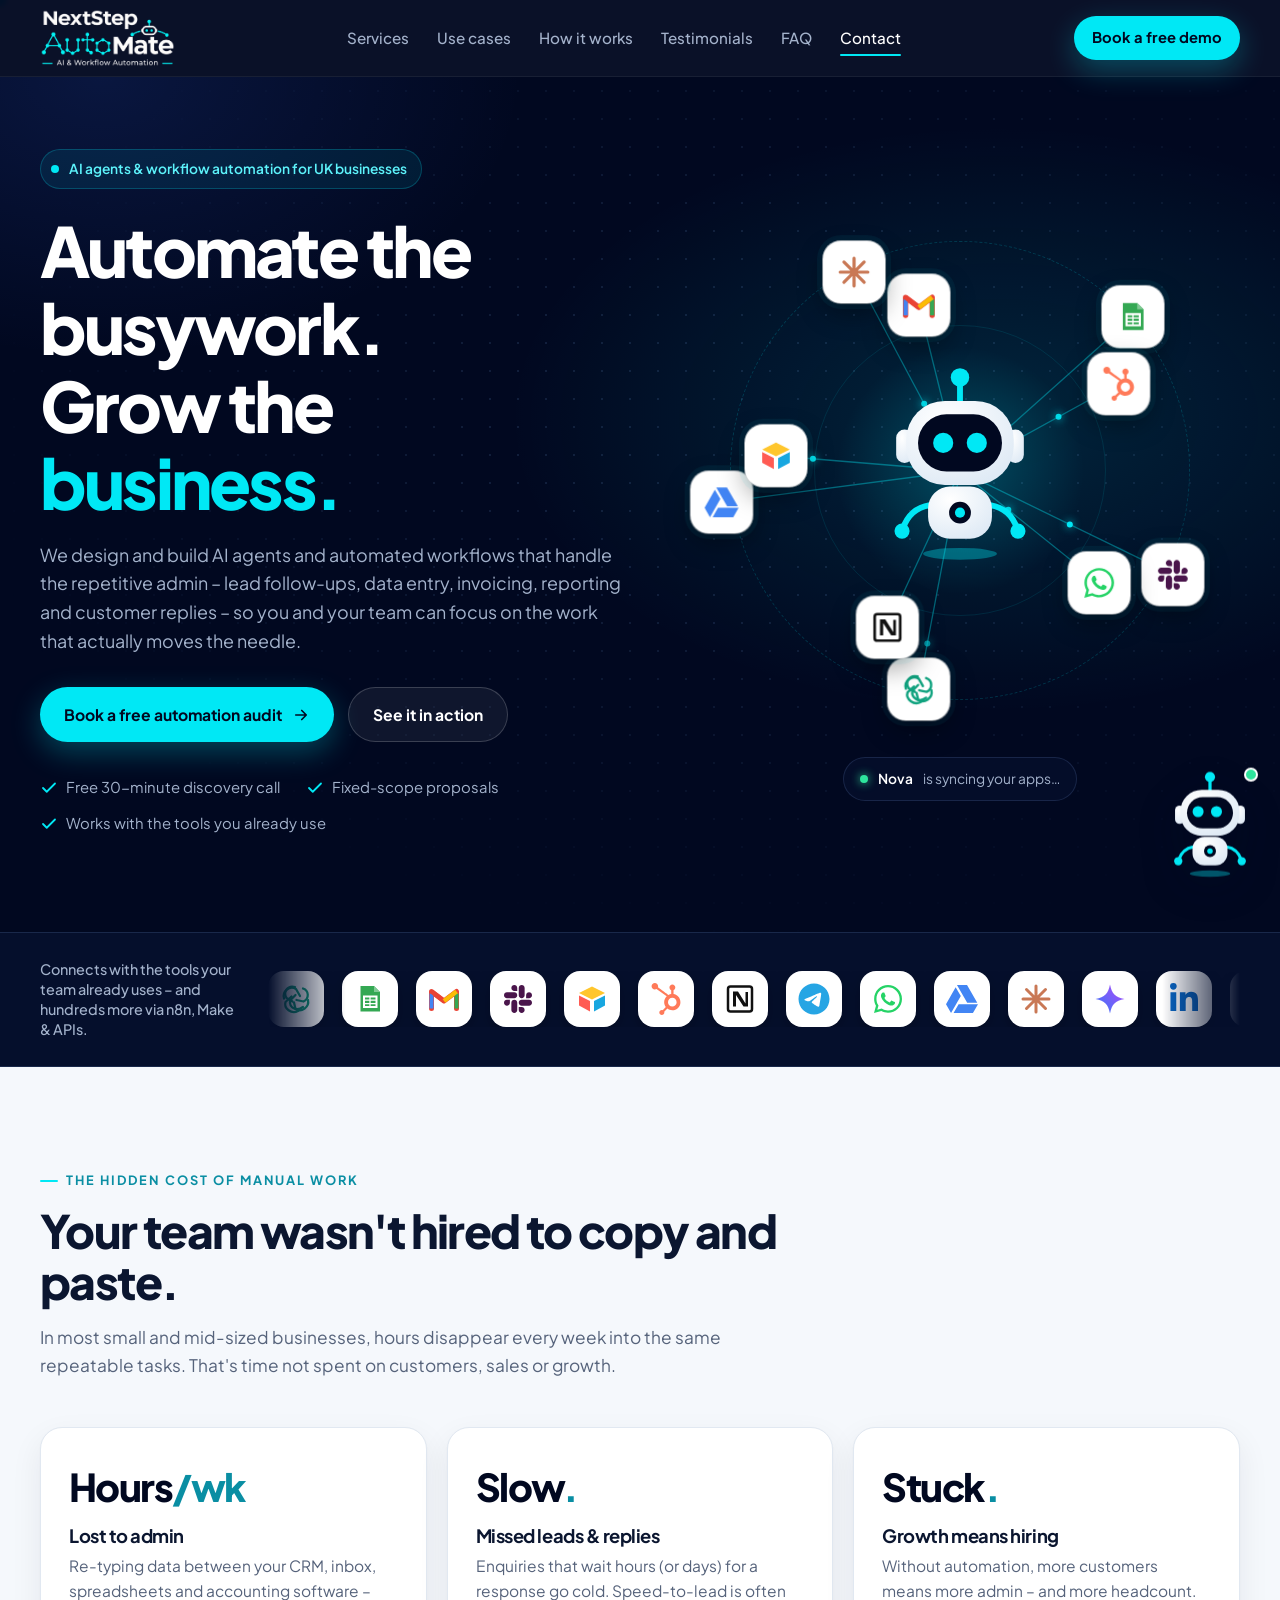
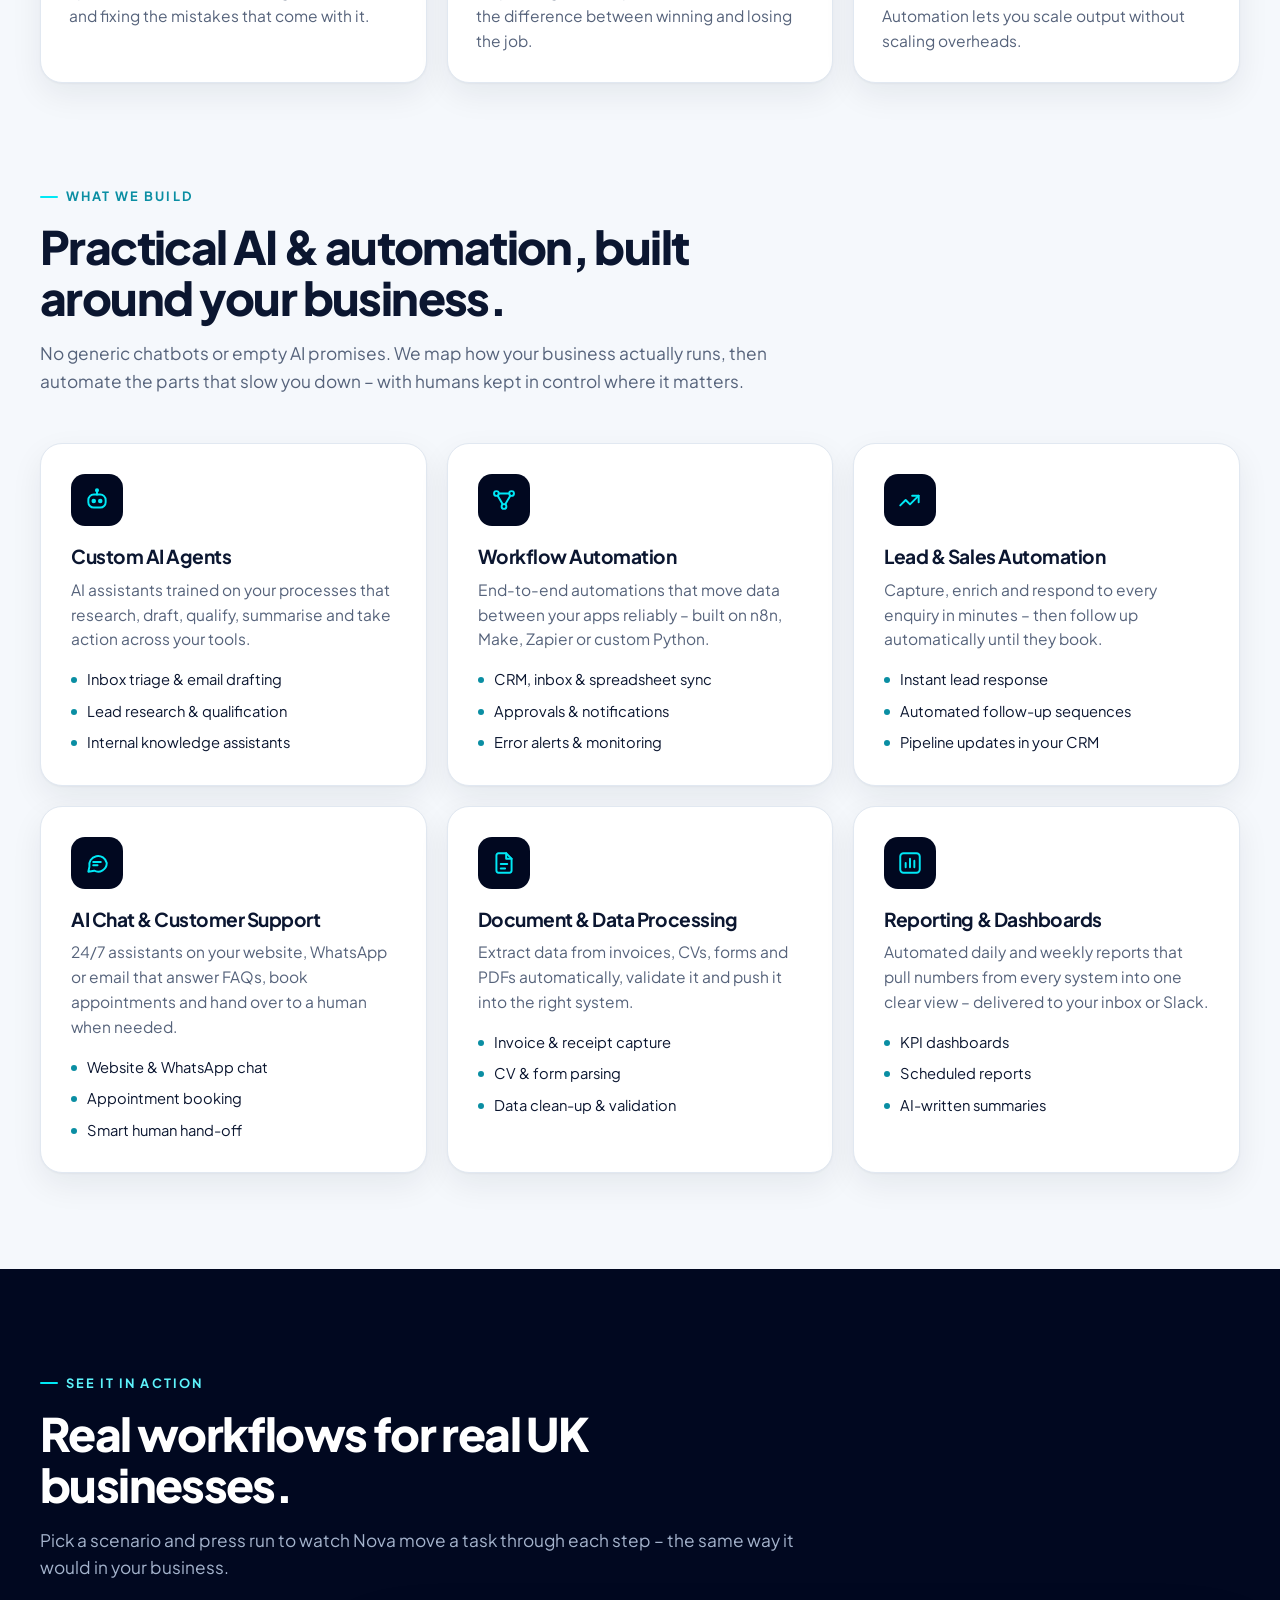
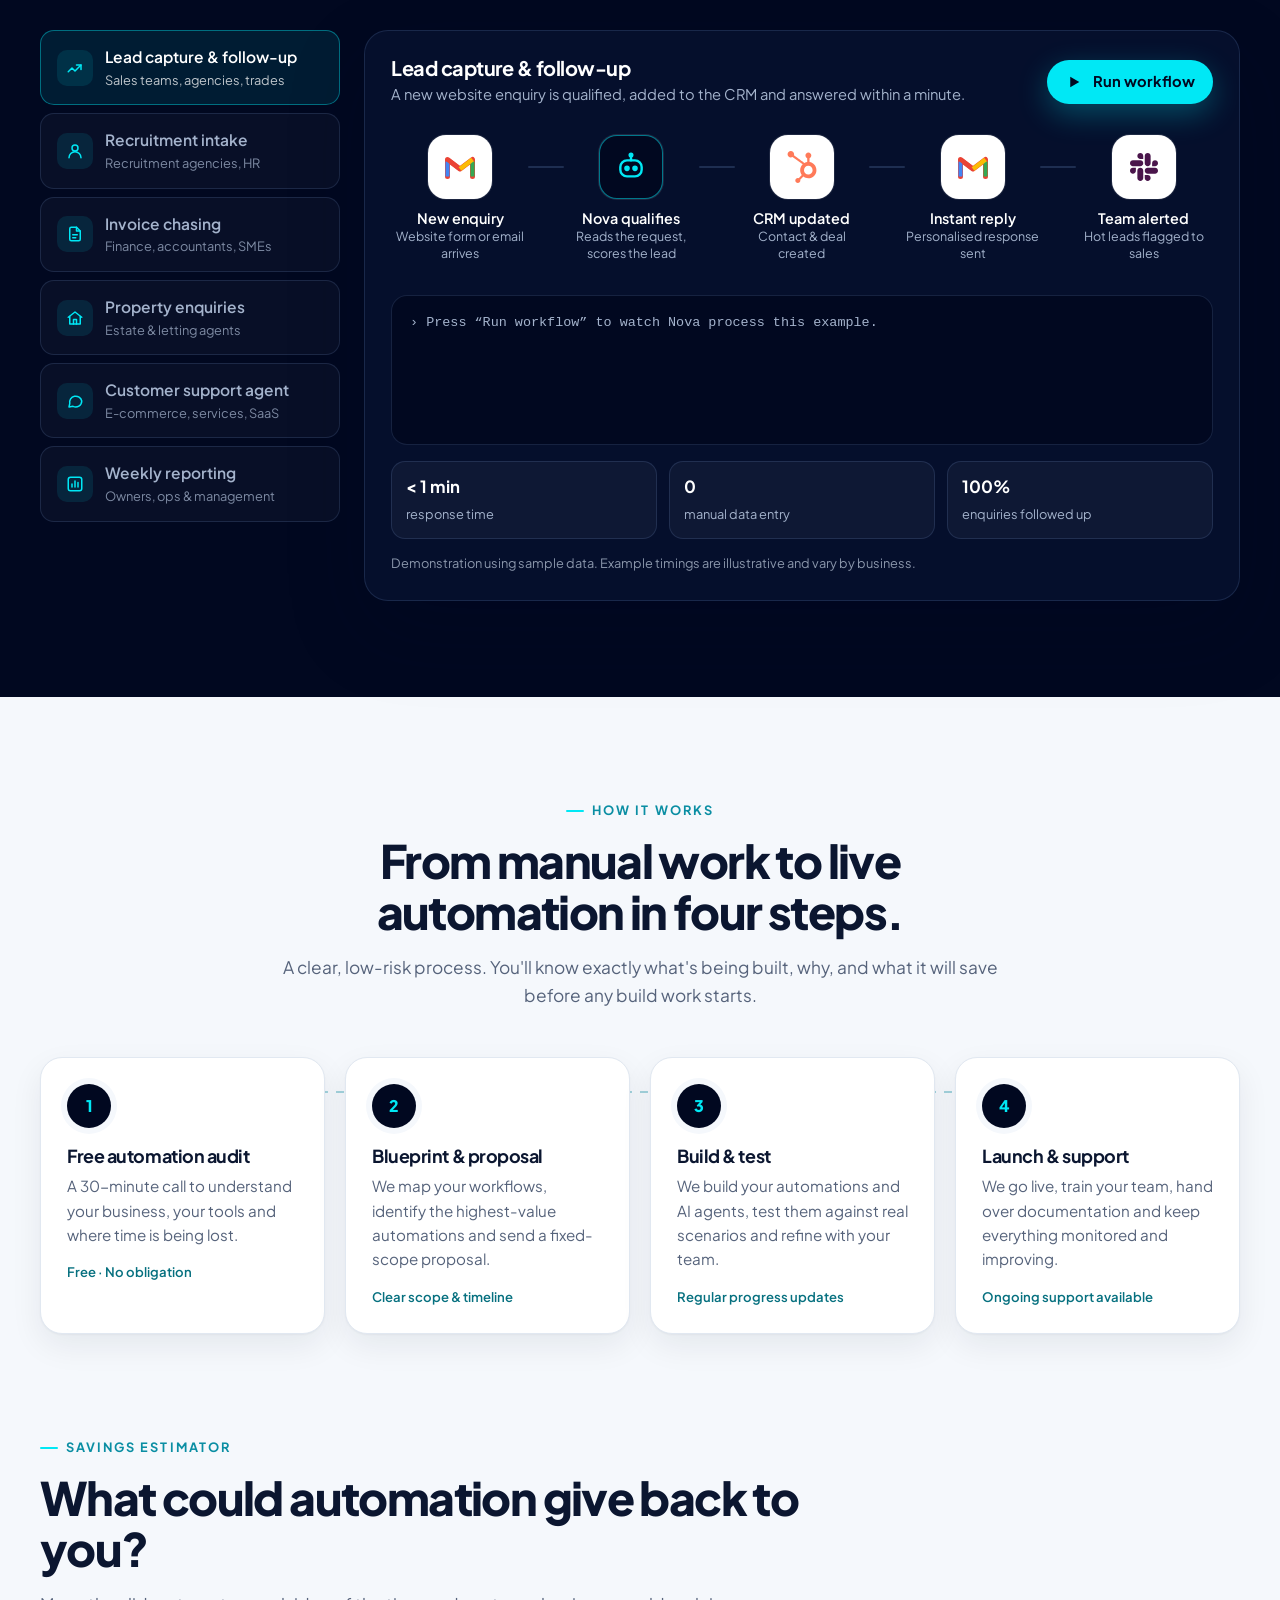
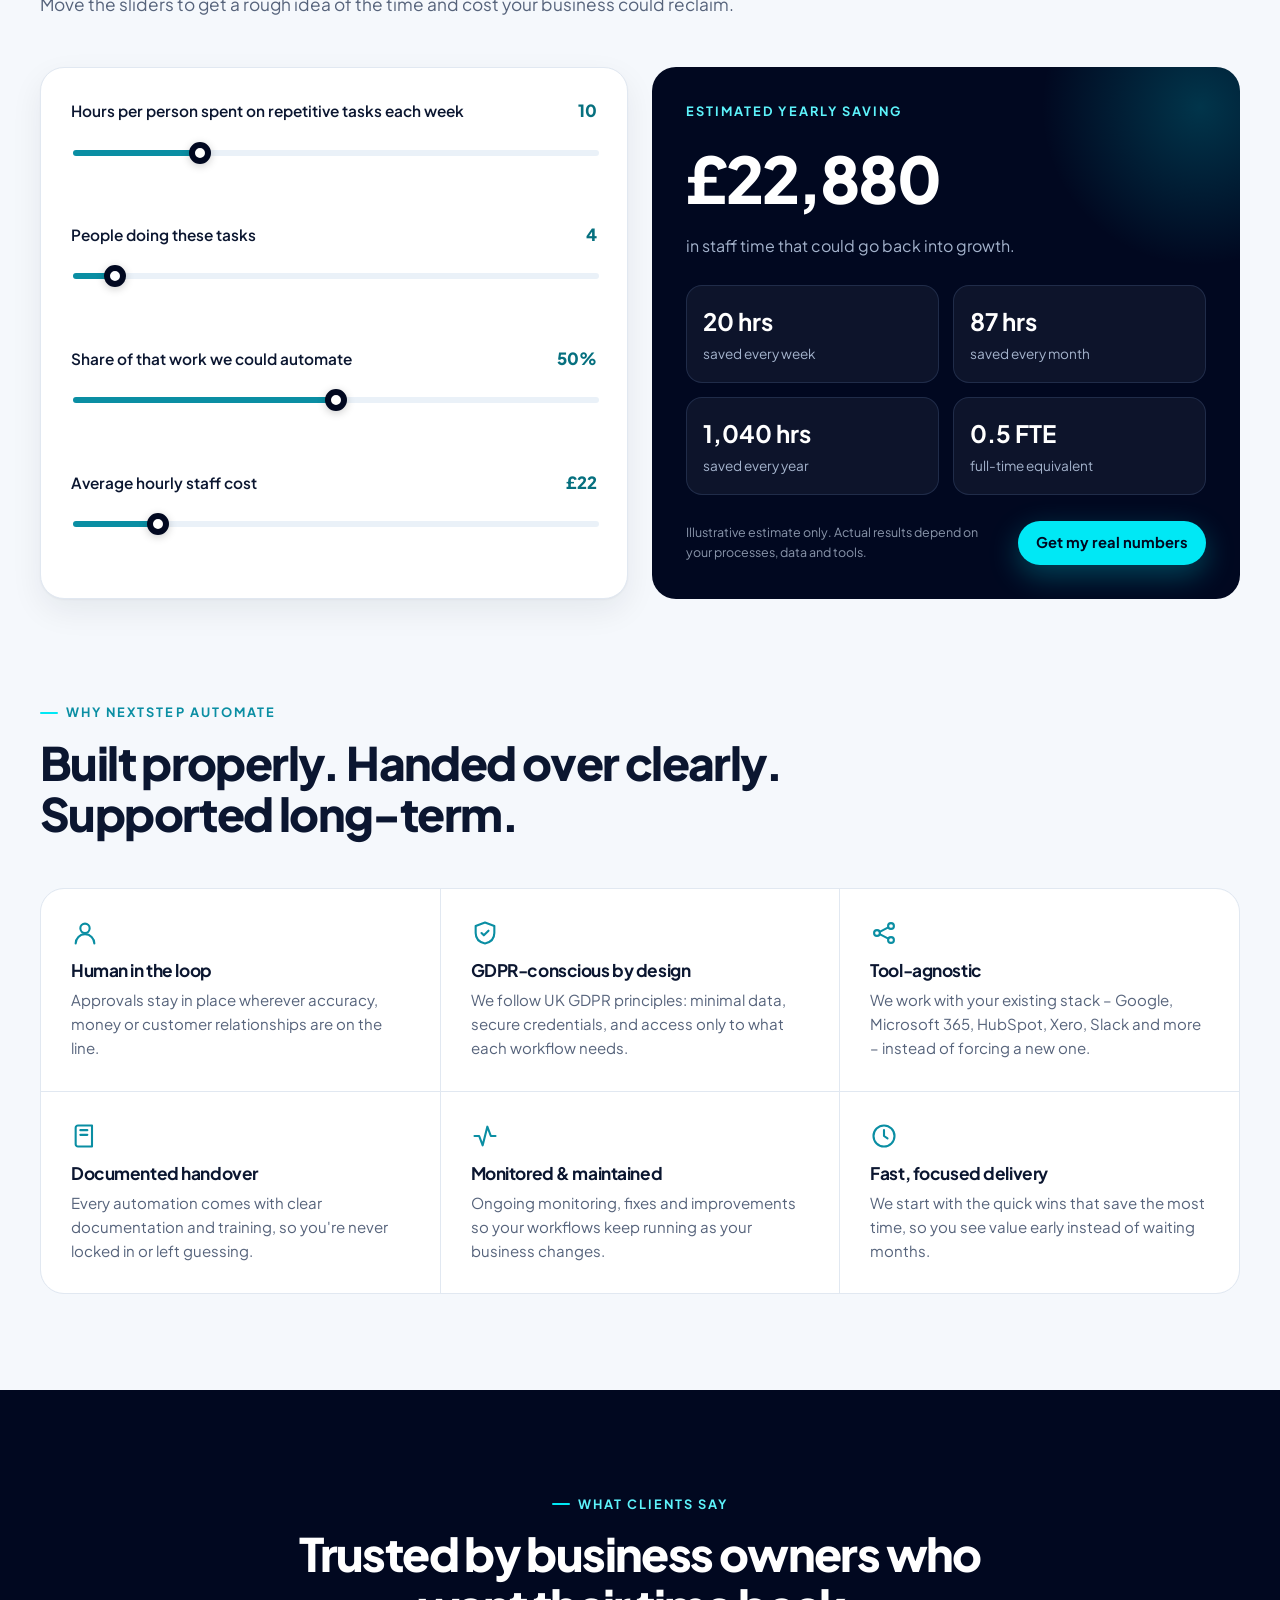
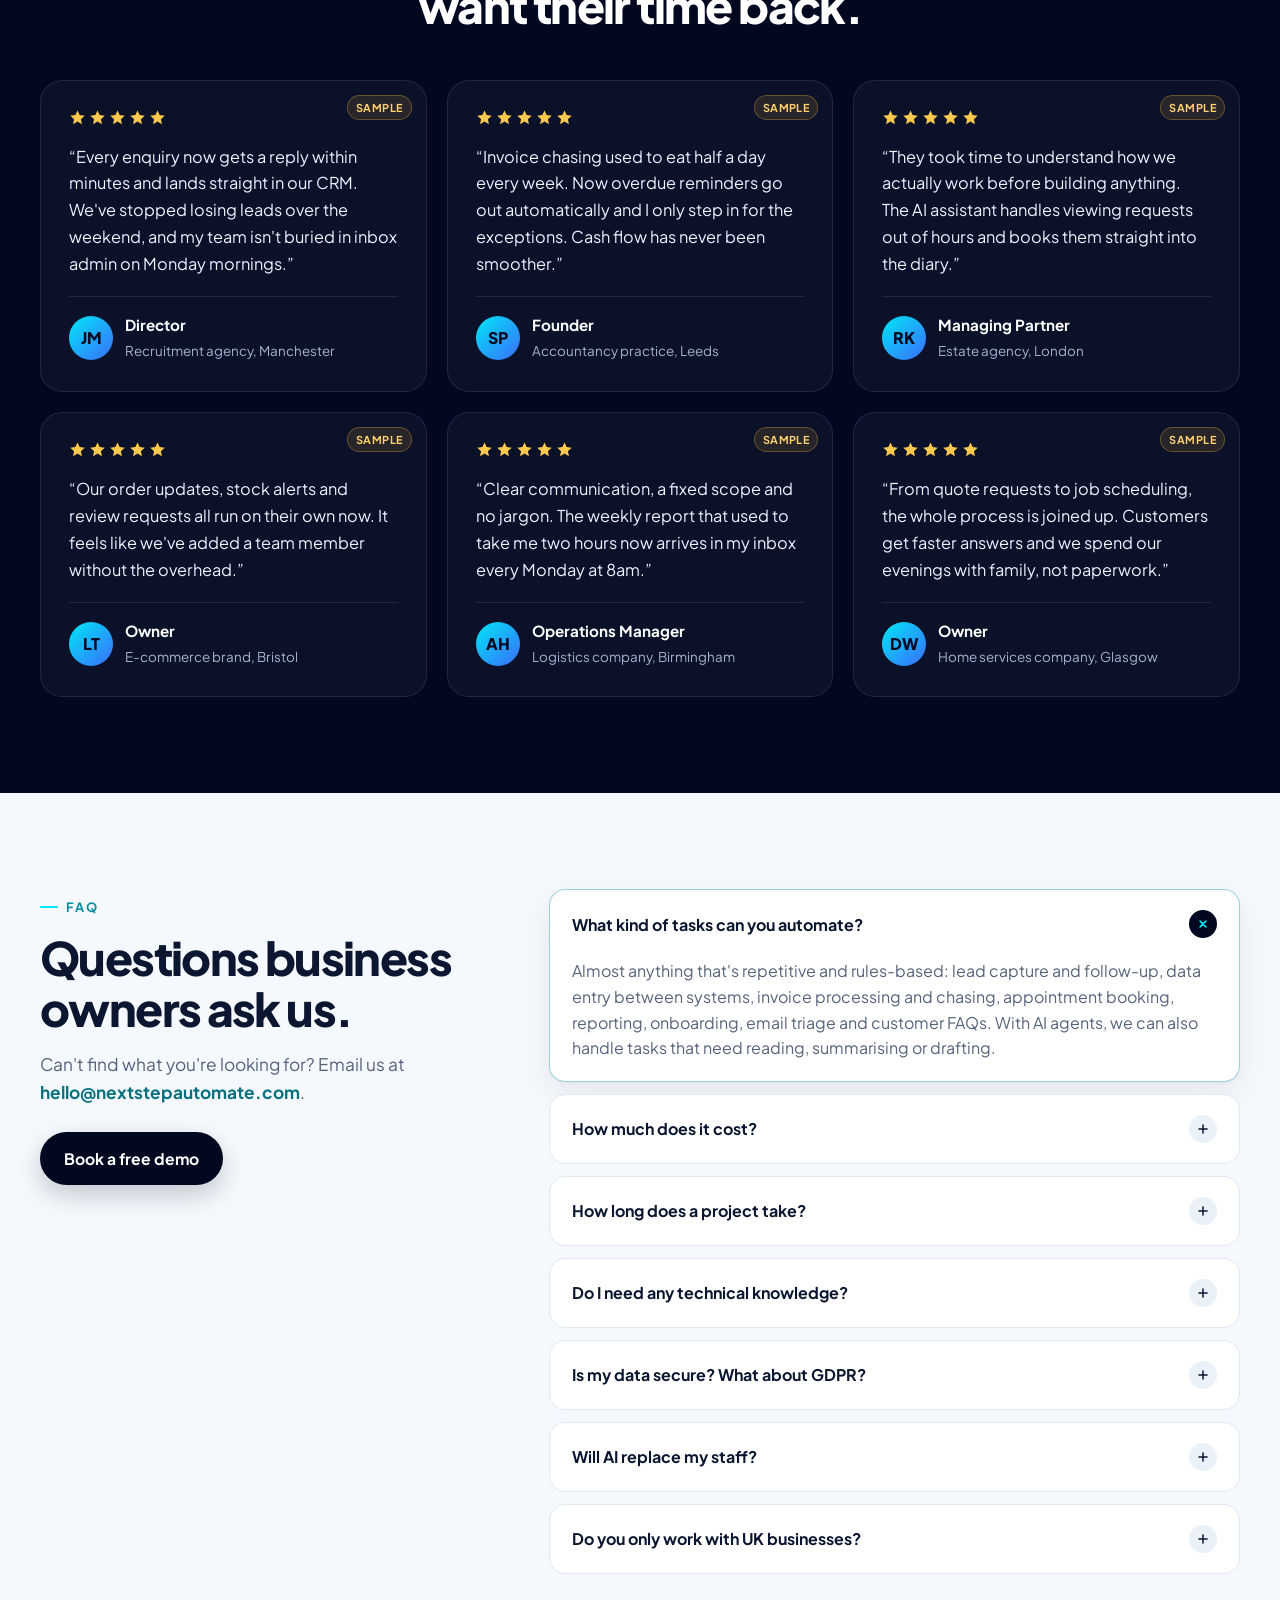
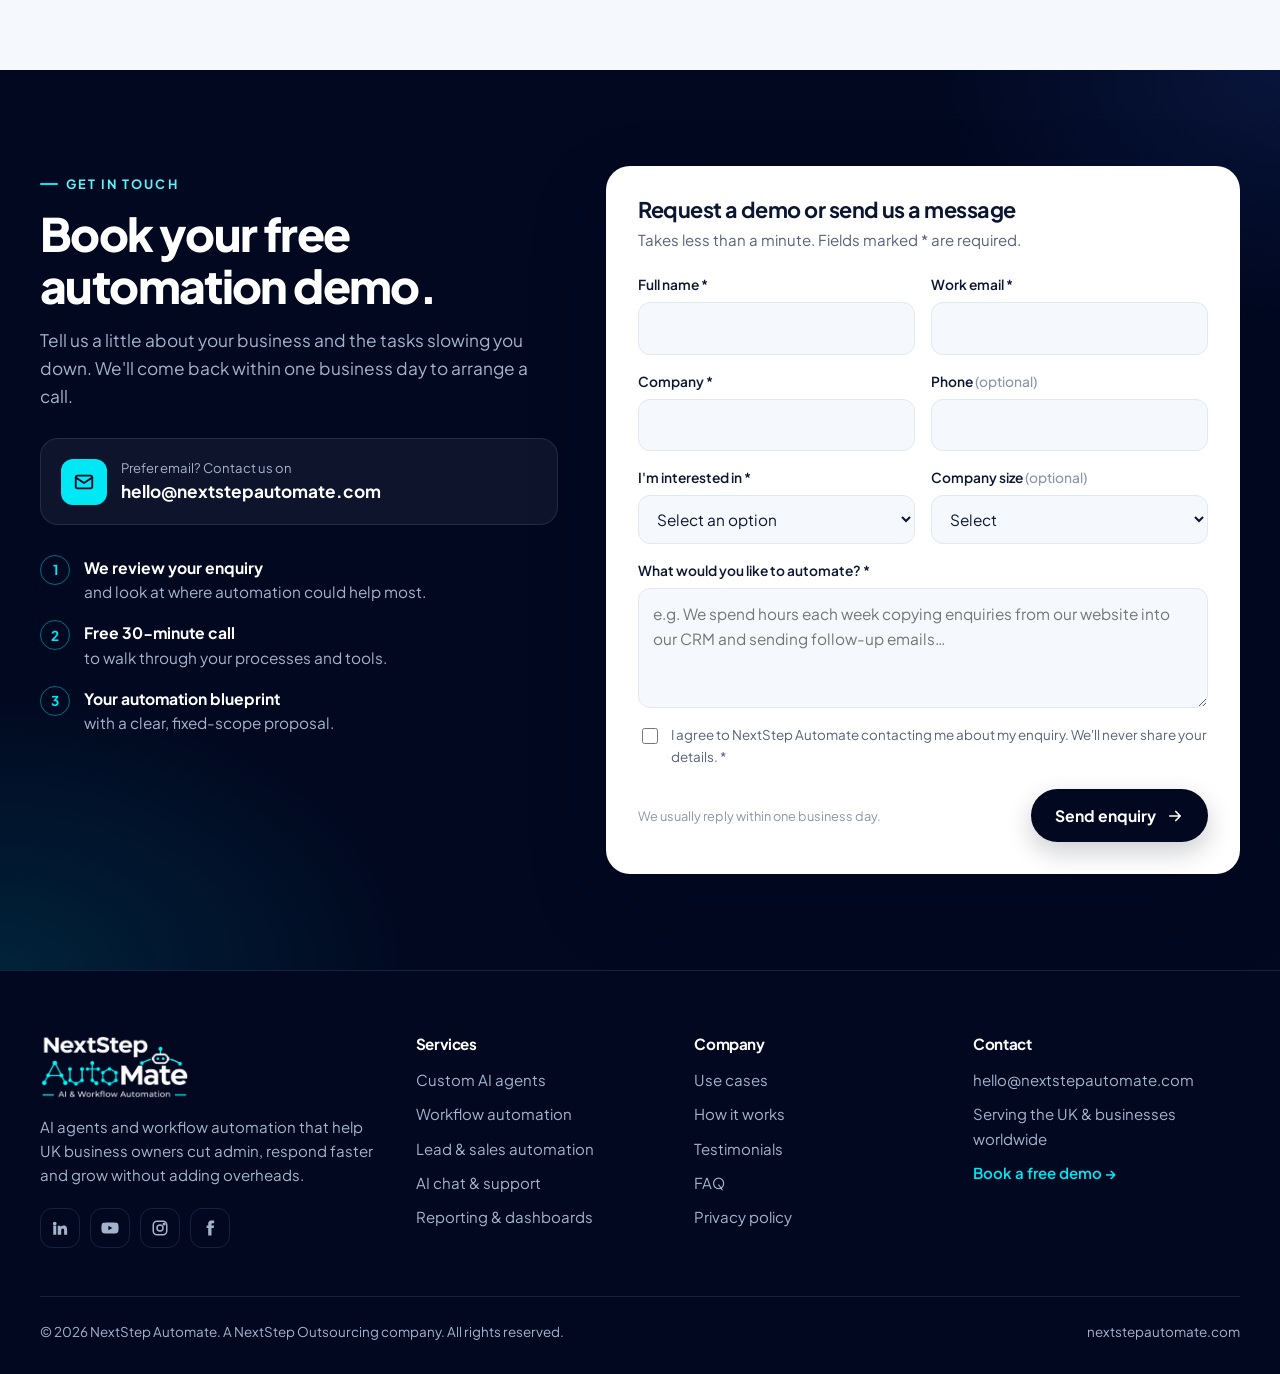
==== index.html @ 4ec0ed2f "Add files via upload" ====
<!doctype html>
<html lang="en-GB">
<head>
<meta charset="UTF-8" />
<meta name="viewport" content="width=device-width, initial-scale=1.0" />
<title>NextStep Automate | AI Agents &amp; Workflow Automation for UK Businesses</title>
<meta name="description" content="NextStep Automate designs and builds AI agents and workflow automations for UK business owners. Cut repetitive admin, respond faster and scale without adding headcount. Book a free automation audit." />
<meta name="theme-color" content="#010820" />
<meta property="og:title" content="NextStep Automate | AI &amp; Workflow Automation" />
<meta property="og:description" content="AI agents and workflow automation that give UK teams their hours back. Book a free automation audit." />
<meta property="og:url" content="https://nextstepautomate.com" />
<meta property="og:type" content="website" />
<link rel="canonical" href="https://nextstepautomate.com/" />
<link rel="icon" type="image/svg+xml" href="data:image/svg+xml,%3Csvg xmlns='http://www.w3.org/2000/svg' viewBox='0 0 64 64'%3E%3Crect width='64' height='64' rx='14' fill='%23010820'/%3E%3Cpath d='M32 20V11' stroke='%2300f5ff' stroke-width='4' stroke-linecap='round'/%3E%3Ccircle cx='32' cy='9' r='5' fill='%2300f5ff'/%3E%3Crect x='10' y='20' width='44' height='32' rx='16' fill='%23fff'/%3E%3Crect x='16' y='26' width='32' height='20' rx='10' fill='%23010820'/%3E%3Ccircle cx='25' cy='36' r='4' fill='%2300f5ff'/%3E%3Ccircle cx='39' cy='36' r='4' fill='%2300f5ff'/%3E%3C/svg%3E" />
<link rel="preconnect" href="https://fonts.googleapis.com" />
<link rel="preconnect" href="https://fonts.gstatic.com" crossorigin />
<link href="https://fonts.googleapis.com/css2?family=Plus+Jakarta+Sans:wght@400;500;600;700;800&display=swap" rel="stylesheet" />
<script>document.documentElement.classList.add('js');</script>
<style>
:root{
  --navy-950:#010820; --navy-900:#050f2c; --navy-800:#0a1a42; --navy-700:#12285c;
  --cyan:#00e8f5; --cyan-2:#5df3fb; --teal:#0a8ea3; --teal-ink:#06707f;
  --ink:#0b1630; --muted:#56637b; --muted-2:#8a96ab;
  --bg:#f5f8fc; --bg-2:#eaf1f8; --card:#ffffff; --line:#e1e8f1;
  --on-dark:#e9f2ff; --on-dark-muted:#a4b3cc; --dark-line:rgba(130,170,230,.16);
  --radius:22px; --radius-sm:14px;
  --shadow:0 1px 2px rgba(11,22,48,.04),0 12px 32px rgba(11,22,48,.07);
  --shadow-lg:0 30px 80px rgba(1,8,32,.18);
  --container:min(1200px,calc(100vw - 40px));
  --ease:cubic-bezier(.2,.8,.2,1);
  --font:"Plus Jakarta Sans",ui-sans-serif,system-ui,-apple-system,"Segoe UI",Roboto,Arial,sans-serif;
}
*{box-sizing:border-box}
html{scroll-behavior:smooth;scroll-padding-top:84px}
body{margin:0;font-family:var(--font);color:var(--ink);background:var(--bg);line-height:1.6;-webkit-font-smoothing:antialiased;overflow-x:hidden}
a{color:inherit;text-decoration:none}
img,svg{display:block;max-width:100%}
button,input,select,textarea{font:inherit;color:inherit}
h1,h2,h3,h4{margin:0;line-height:1.12;letter-spacing:-.025em}
p{margin:0}
.container{width:var(--container);margin:0 auto}
.sr-only{position:absolute;width:1px;height:1px;overflow:hidden;clip:rect(0 0 0 0);white-space:nowrap}
:focus-visible{outline:2px solid var(--cyan);outline-offset:3px;border-radius:6px}

/* Buttons */
.btn{display:inline-flex;align-items:center;justify-content:center;gap:10px;border:0;border-radius:999px;padding:14px 24px;font-weight:700;font-size:.98rem;cursor:pointer;transition:transform .2s var(--ease),box-shadow .2s var(--ease),background .2s;white-space:nowrap}
.btn:hover{transform:translateY(-2px)}
.btn svg{width:18px;height:18px}
.btn-cyan{background:var(--cyan);color:var(--navy-950);box-shadow:0 10px 30px rgba(0,232,245,.28)}
.btn-cyan:hover{box-shadow:0 14px 38px rgba(0,232,245,.4)}
.btn-ghost-dark{background:rgba(255,255,255,.06);color:#fff;border:1px solid rgba(255,255,255,.18)}
.btn-ghost-dark:hover{background:rgba(255,255,255,.11)}
.btn-navy{background:var(--navy-950);color:#fff;box-shadow:0 10px 26px rgba(1,8,32,.2)}
.btn-outline{background:#fff;color:var(--ink);border:1px solid var(--line)}
.btn-sm{padding:10px 18px;font-size:.92rem}

/* Header */
.topbar{position:sticky;top:0;z-index:80;background:rgba(1,8,32,.96);backdrop-filter:blur(14px);-webkit-backdrop-filter:blur(14px);border-bottom:1px solid rgba(255,255,255,.06)}
.nav{display:flex;align-items:center;justify-content:space-between;gap:20px;height:76px}
.brand img{height:58px;width:auto}
.nav-links{display:flex;gap:28px;font-size:.95rem;font-weight:500;color:var(--on-dark-muted)}
.nav-links a{position:relative;padding:6px 0;transition:color .2s}
.nav-links a:hover,.nav-links a.active{color:#fff}
.nav-links a::after{content:"";position:absolute;left:0;right:0;bottom:0;height:2px;border-radius:2px;background:var(--cyan);transform:scaleX(0);transition:transform .25s var(--ease)}
.nav-links a:hover::after,.nav-links a.active::after{transform:scaleX(1)}
.nav-cta{display:flex;gap:12px;align-items:center}
.burger{display:none;width:44px;height:44px;border-radius:12px;border:1px solid rgba(255,255,255,.16);background:transparent;color:#fff;cursor:pointer;align-items:center;justify-content:center}
.mobile-menu{display:none}

/* Hero */
.hero{position:relative;background:var(--navy-950);color:var(--on-dark);overflow:hidden;padding:72px 0 96px}
.hero::before{content:"";position:absolute;inset:0;background:
  radial-gradient(700px 420px at 78% 40%,rgba(0,232,245,.13),transparent 70%),
  radial-gradient(600px 400px at 8% 0%,rgba(60,110,255,.14),transparent 70%);pointer-events:none}
.hero-grid-bg{position:absolute;inset:0;background-image:radial-gradient(rgba(140,190,255,.12) 1px,transparent 1.4px);background-size:28px 28px;mask-image:radial-gradient(ellipse at 60% 40%,#000 25%,transparent 75%);-webkit-mask-image:radial-gradient(ellipse at 60% 40%,#000 25%,transparent 75%);pointer-events:none}
.hero-inner{position:relative;display:grid;grid-template-columns:1.02fr .98fr;gap:40px;align-items:center}
.eyebrow{display:inline-flex;align-items:center;gap:10px;padding:8px 14px 8px 10px;border-radius:999px;background:rgba(0,232,245,.08);border:1px solid rgba(0,232,245,.22);color:var(--cyan-2);font-size:.86rem;font-weight:600}
.eyebrow .pulse{width:8px;height:8px;border-radius:50%;background:var(--cyan);box-shadow:0 0 0 0 rgba(0,232,245,.6);animation:pulse 2.2s infinite}
@keyframes pulse{0%{box-shadow:0 0 0 0 rgba(0,232,245,.55)}70%{box-shadow:0 0 0 10px rgba(0,232,245,0)}100%{box-shadow:0 0 0 0 rgba(0,232,245,0)}}
.hero h1{font-size:clamp(2.6rem,5.4vw,4.4rem);font-weight:800;letter-spacing:-.04em;margin:22px 0 20px;color:#fff}
.hero h1 .hl{color:var(--cyan);position:relative;white-space:nowrap}
.hero .lead{font-size:clamp(1.05rem,1.4vw,1.2rem);color:var(--on-dark-muted);max-width:56ch}
.hero-actions{display:flex;flex-wrap:wrap;gap:14px;margin-top:32px}
.hero-points{display:flex;flex-wrap:wrap;gap:12px 26px;margin-top:34px;color:var(--on-dark-muted);font-size:.93rem}
.hero-points span{display:inline-flex;align-items:center;gap:8px}
.hero-points svg{width:18px;height:18px;color:var(--cyan);flex:none}

/* Hero hub */
.hub{position:relative;width:100%;max-width:560px;aspect-ratio:1;margin:0 0 44px auto}
.hub-ring{position:absolute;inset:9%;border-radius:50%;border:1px dashed rgba(0,232,245,.18)}
.hub-ring.r2{inset:24%;border-style:solid;border-color:rgba(0,232,245,.10)}
.hub-glow{position:absolute;left:50%;top:50%;width:46%;aspect-ratio:1;transform:translate(-50%,-50%);border-radius:50%;background:radial-gradient(circle,rgba(0,232,245,.22),rgba(0,232,245,0) 68%)}
.hub-lines{position:absolute;inset:0;width:100%;height:100%;overflow:visible}
.hub-lines line{stroke:rgba(0,232,245,.38);stroke-width:1.3}
.hub-lines circle{fill:var(--cyan);filter:drop-shadow(0 0 4px var(--cyan))}
.hub-node{position:absolute;left:0;top:0;width:62px;height:62px;margin:-31px 0 0 -31px;border-radius:18px;background:#fff;display:grid;place-items:center;box-shadow:0 10px 26px rgba(0,0,0,.35),0 0 0 1px rgba(255,255,255,.6),0 0 0 6px rgba(0,232,245,.06);will-change:transform;transition:box-shadow .3s}
.hub-node img{width:34px;height:34px}
.hub-node.ping{box-shadow:0 10px 26px rgba(0,0,0,.35),0 0 0 1px rgba(255,255,255,.6),0 0 0 7px rgba(0,232,245,.28)}
.hub-nova{position:absolute;left:50%;top:50%;width:30%;transform:translate(-50%,-54%);z-index:3}
.hub-caption{position:absolute;left:50%;top:calc(100% + 6px);transform:translateX(-50%);display:flex;align-items:center;gap:10px;white-space:nowrap;padding:10px 16px;border-radius:999px;background:rgba(5,15,44,.85);border:1px solid var(--dark-line);font-size:.86rem;color:var(--on-dark-muted);backdrop-filter:blur(8px)}
.hub-caption b{color:#fff;font-weight:600}
.hub-caption .dot{width:8px;height:8px;border-radius:50%;background:#2ee59d;box-shadow:0 0 10px #2ee59d}

/* Nova robot animation */
.nova svg{overflow:visible;width:100%;height:auto}
.nova .float{animation:novaFloat 3.4s ease-in-out infinite}
.nova .antenna-ball{animation:beacon 2.4s ease-in-out infinite}
.nova .eyes{transition:transform .25s ease-out}
.nova .lids{transform-box:fill-box;transform-origin:center;animation:blink 5s infinite}
.nova .arm-l{transform-box:fill-box;transform-origin:100% 0;animation:armL 3.4s ease-in-out infinite}
.nova .arm-r{transform-box:fill-box;transform-origin:0 0;animation:armR 3.4s ease-in-out infinite}
.nova .shadow{animation:shadowPulse 3.4s ease-in-out infinite;transform-box:fill-box;transform-origin:center}
.nova .chest{animation:beacon 1.8s ease-in-out infinite}
@keyframes novaFloat{0%,100%{transform:translateY(0)}50%{transform:translateY(-8px)}}
@keyframes shadowPulse{0%,100%{transform:scale(1);opacity:.55}50%{transform:scale(.82);opacity:.3}}
@keyframes beacon{0%,100%{opacity:.75}50%{opacity:1;filter:drop-shadow(0 0 6px #00e8f5)}}
@keyframes blink{0%,46%,52%,100%{transform:scaleY(1)}49%{transform:scaleY(.1)}}
@keyframes armL{0%,100%{transform:rotate(0)}50%{transform:rotate(8deg)}}
@keyframes armR{0%,100%{transform:rotate(0)}50%{transform:rotate(-8deg)}}
.nova.waving .arm-r{animation:wave .9s ease-in-out 2}
@keyframes wave{0%,100%{transform:rotate(0)}30%{transform:rotate(-38deg)}65%{transform:rotate(-12deg)}}

/* Integrations strip */
.integrations{background:var(--navy-900);border-top:1px solid var(--dark-line);border-bottom:1px solid var(--dark-line);padding:26px 0}
.integrations .container{display:flex;align-items:center;gap:28px}
.integrations p{flex:none;color:var(--on-dark-muted);font-size:.9rem;font-weight:500;max-width:200px;line-height:1.4}
.marquee{flex:1;overflow:hidden;mask-image:linear-gradient(90deg,transparent,#000 8%,#000 92%,transparent);-webkit-mask-image:linear-gradient(90deg,transparent,#000 8%,#000 92%,transparent)}
.marquee-track{display:flex;gap:18px;width:max-content;animation:marquee 38s linear infinite}
.marquee:hover .marquee-track{animation-play-state:paused}
@keyframes marquee{to{transform:translateX(-50%)}}
.logo-tile{width:56px;height:56px;border-radius:16px;background:#fff;display:grid;place-items:center;flex:none;box-shadow:0 6px 16px rgba(0,0,0,.25)}
.logo-tile img{width:32px;height:32px}

/* Sections */
section{padding:96px 0}
.section-head{max-width:760px;margin-bottom:48px}
.section-head.center{margin-left:auto;margin-right:auto;text-align:center}
.kicker{display:inline-flex;align-items:center;gap:8px;color:var(--teal);font-weight:700;font-size:.8rem;letter-spacing:.16em;text-transform:uppercase;margin-bottom:14px}
.kicker::before{content:"";width:18px;height:2px;border-radius:2px;background:var(--cyan)}
.section-head h2{font-size:clamp(2rem,3.6vw,3rem);font-weight:800;letter-spacing:-.035em}
.section-head p{margin-top:16px;color:var(--muted);font-size:1.08rem}
.dark{background:var(--navy-950);color:var(--on-dark)}
.dark .section-head h2{color:#fff}
.dark .section-head p{color:var(--on-dark-muted)}
.dark .kicker{color:var(--cyan-2)}

/* Problem */
.pain-grid{display:grid;grid-template-columns:repeat(3,1fr);gap:20px}
.pain{background:var(--card);border:1px solid var(--line);border-radius:var(--radius);padding:28px;box-shadow:var(--shadow)}
.pain .num{font-size:2.4rem;font-weight:800;letter-spacing:-.04em;color:var(--navy-950)}
.pain .num span{color:var(--teal)}
.pain h3{font-size:1.15rem;margin:8px 0 8px}
.pain p{color:var(--muted);font-size:.97rem}

/* Services */
.services-grid{display:grid;grid-template-columns:repeat(3,1fr);gap:20px}
.service{position:relative;background:var(--card);border:1px solid var(--line);border-radius:var(--radius);padding:30px;box-shadow:var(--shadow);transition:transform .3s var(--ease),box-shadow .3s var(--ease),border-color .3s;overflow:hidden}
.service:hover{transform:translateY(-4px);box-shadow:0 24px 50px rgba(11,22,48,.1);border-color:rgba(10,142,163,.35)}
.service::after{content:"";position:absolute;left:0;top:0;height:3px;width:100%;background:linear-gradient(90deg,var(--cyan),transparent);transform:scaleX(0);transform-origin:left;transition:transform .4s var(--ease)}
.service:hover::after{transform:scaleX(1)}
.service .ico{width:52px;height:52px;border-radius:14px;background:var(--navy-950);display:grid;place-items:center;margin-bottom:20px}
.service .ico svg{width:26px;height:26px;color:var(--cyan)}
.service h3{font-size:1.2rem;margin-bottom:10px}
.service p{color:var(--muted);font-size:.97rem}
.service ul{list-style:none;padding:0;margin:16px 0 0;display:grid;gap:8px;font-size:.92rem;color:var(--ink)}
.service li{display:flex;gap:10px;align-items:flex-start}
.service li::before{content:"";flex:none;width:6px;height:6px;margin-top:9px;border-radius:50%;background:var(--teal)}

/* Demo */
.demo-wrap{display:grid;grid-template-columns:300px 1fr;gap:24px;align-items:start}
.demo-tabs{display:flex;flex-direction:column;gap:8px}
.demo-tab{text-align:left;border:1px solid var(--dark-line);background:rgba(255,255,255,.03);color:var(--on-dark-muted);padding:14px 16px;border-radius:14px;cursor:pointer;display:flex;gap:12px;align-items:center;transition:background .2s,border-color .2s,color .2s}
.demo-tab:hover{background:rgba(255,255,255,.06);color:#fff}
.demo-tab.active{background:rgba(0,232,245,.09);border-color:rgba(0,232,245,.4);color:#fff}
.demo-tab .t-ico{width:36px;height:36px;border-radius:10px;background:rgba(0,232,245,.1);display:grid;place-items:center;flex:none}
.demo-tab .t-ico svg{width:18px;height:18px;color:var(--cyan)}
.demo-tab b{display:block;font-size:.97rem;font-weight:600}
.demo-tab small{display:block;font-size:.8rem;opacity:.75}
.demo-panel{background:var(--navy-900);border:1px solid var(--dark-line);border-radius:24px;padding:26px;box-shadow:var(--shadow-lg)}
.demo-top{display:flex;justify-content:space-between;align-items:center;gap:16px;margin-bottom:22px;flex-wrap:wrap}
.demo-top h3{color:#fff;font-size:1.25rem}
.demo-top p{color:var(--on-dark-muted);font-size:.92rem;margin-top:4px}
.flow{display:flex;align-items:stretch;gap:0;overflow-x:auto;padding:6px 2px 10px}
.flow-step{flex:1;min-width:128px;display:flex;flex-direction:column;align-items:center;text-align:center;gap:10px;position:relative}
.flow-step .chip{width:64px;height:64px;border-radius:18px;background:#fff;display:grid;place-items:center;position:relative;transition:box-shadow .35s,transform .35s;box-shadow:0 0 0 1px rgba(255,255,255,.1)}
.flow-step .chip img,.flow-step .chip svg{width:32px;height:32px}
.flow-step .chip.nsa{background:var(--navy-950);border:1px solid rgba(0,232,245,.5)}
.flow-step .chip.nsa svg{color:var(--cyan)}
.flow-step .label{color:#fff;font-weight:600;font-size:.9rem;line-height:1.3}
.flow-step .desc{color:var(--on-dark-muted);font-size:.78rem;line-height:1.4;max-width:150px}
.flow-step .check{position:absolute;right:-6px;top:-6px;width:22px;height:22px;border-radius:50%;background:#2ee59d;color:var(--navy-950);display:grid;place-items:center;transform:scale(0);transition:transform .3s var(--ease)}
.flow-step .check svg{width:13px;height:13px}
.flow-step.active .chip{box-shadow:0 0 0 3px var(--cyan),0 0 26px rgba(0,232,245,.55);transform:translateY(-3px)}
.flow-step.done .check{transform:scale(1)}
.flow-link{flex:0 0 36px;align-self:flex-start;margin-top:31px;height:2px;background:rgba(130,170,230,.2);position:relative;overflow:hidden;border-radius:2px}
.flow-link::after{content:"";position:absolute;inset:0;background:var(--cyan);transform:scaleX(0);transform-origin:left;transition:transform .45s linear}
.flow-link.lit::after{transform:scaleX(1)}
.console{margin-top:22px;background:var(--navy-950);border:1px solid var(--dark-line);border-radius:16px;padding:16px 18px;font-family:ui-monospace,SFMono-Regular,Menlo,Consolas,monospace;font-size:.84rem;color:#bfe9ff;min-height:150px}
.console .row{opacity:0;transform:translateY(4px);transition:.3s;display:flex;gap:12px}
.console .row.show{opacity:1;transform:none}
.console .ts{color:#5f7499;flex:none}
.console .ok{color:#2ee59d}
.console .idle{color:var(--on-dark-muted)}
.demo-result{display:grid;grid-template-columns:repeat(3,1fr);gap:12px;margin-top:16px}
.demo-result div{background:rgba(255,255,255,.04);border:1px solid var(--dark-line);border-radius:14px;padding:12px 14px}
.demo-result b{display:block;color:#fff;font-size:1.05rem}
.demo-result span{color:var(--on-dark-muted);font-size:.8rem}
.demo-note{margin-top:14px;color:var(--muted-2);font-size:.8rem}

/* Process */
.steps{display:grid;grid-template-columns:repeat(4,1fr);gap:20px;position:relative}
.steps::before{content:"";position:absolute;left:6%;right:6%;top:34px;height:2px;background:repeating-linear-gradient(90deg,var(--teal) 0 8px,transparent 8px 16px);opacity:.35}
.step{position:relative;background:var(--card);border:1px solid var(--line);border-radius:var(--radius);padding:26px;box-shadow:var(--shadow)}
.step .n{width:44px;height:44px;border-radius:50%;background:var(--navy-950);color:var(--cyan);display:grid;place-items:center;font-weight:800;margin-bottom:18px;box-shadow:0 0 0 6px var(--bg)}
.step h3{font-size:1.12rem;margin-bottom:8px}
.step p{color:var(--muted);font-size:.95rem}
.step .meta{margin-top:14px;font-size:.82rem;font-weight:600;color:var(--teal-ink)}

/* Calculator */
.calc{display:grid;grid-template-columns:1fr 1fr;gap:24px;align-items:stretch}
.calc-controls{background:var(--card);border:1px solid var(--line);border-radius:24px;padding:30px;box-shadow:var(--shadow);display:grid;gap:26px}
.range label{display:flex;justify-content:space-between;align-items:baseline;font-weight:600;font-size:.96rem;margin-bottom:12px}
.range label output{font-weight:800;color:var(--teal-ink);font-size:1.05rem}
input[type=range]{width:100%;-webkit-appearance:none;appearance:none;height:6px;border-radius:6px;background:linear-gradient(90deg,var(--teal) var(--p,50%),var(--bg-2) var(--p,50%));outline:none}
input[type=range]::-webkit-slider-thumb{-webkit-appearance:none;width:22px;height:22px;border-radius:50%;background:#fff;border:6px solid var(--navy-950);cursor:pointer;box-shadow:0 2px 8px rgba(0,0,0,.2)}
input[type=range]::-moz-range-thumb{width:12px;height:12px;border-radius:50%;background:#fff;border:6px solid var(--navy-950);cursor:pointer}
.calc-board{background:var(--navy-950);color:var(--on-dark);border-radius:24px;padding:34px;position:relative;overflow:hidden;display:flex;flex-direction:column;justify-content:space-between}
.calc-board::before{content:"";position:absolute;right:-120px;top:-120px;width:320px;height:320px;border-radius:50%;background:radial-gradient(circle,rgba(0,232,245,.2),transparent 70%)}
.calc-board .lbl{color:var(--cyan-2);font-size:.8rem;letter-spacing:.16em;text-transform:uppercase;font-weight:700}
.calc-board .big{font-size:clamp(2.8rem,5vw,4.2rem);font-weight:800;letter-spacing:-.04em;color:#fff;margin:6px 0 4px}
.calc-board .sub{color:var(--on-dark-muted)}
.calc-stats{display:grid;grid-template-columns:repeat(2,1fr);gap:14px;margin:26px 0}
.calc-stats div{background:rgba(255,255,255,.05);border:1px solid var(--dark-line);border-radius:16px;padding:16px}
.calc-stats b{display:block;font-size:1.5rem;color:#fff}
.calc-stats span{color:var(--on-dark-muted);font-size:.85rem}
.calc-foot{display:flex;justify-content:space-between;align-items:center;gap:16px;flex-wrap:wrap}
.calc-foot small{color:var(--muted-2);font-size:.78rem;max-width:34ch}

/* Why */
.why-grid{display:grid;grid-template-columns:repeat(3,1fr);gap:1px;background:var(--line);border:1px solid var(--line);border-radius:24px;overflow:hidden}
.why{background:var(--card);padding:30px}
.why svg{width:28px;height:28px;color:var(--teal);margin-bottom:14px}
.why h3{font-size:1.08rem;margin-bottom:8px}
.why p{color:var(--muted);font-size:.94rem}

/* Testimonials */
.t-grid{display:grid;grid-template-columns:repeat(3,1fr);gap:20px}
.t-card{background:rgba(255,255,255,.04);border:1px solid var(--dark-line);border-radius:var(--radius);padding:28px;display:flex;flex-direction:column;gap:18px;position:relative}
.t-card .stars{display:flex;gap:3px;color:#ffc94d}
.t-card .stars svg{width:17px;height:17px}
.t-card blockquote{margin:0;color:#eaf3ff;font-size:1.02rem;line-height:1.65;flex:1}
.t-card .who{display:flex;align-items:center;gap:12px;padding-top:16px;border-top:1px solid var(--dark-line)}
.t-card .av{width:44px;height:44px;border-radius:50%;background:linear-gradient(135deg,var(--cyan),#3b6dff);color:var(--navy-950);font-weight:800;display:grid;place-items:center;flex:none}
.t-card .who b{display:block;color:#fff;font-size:.95rem}
.t-card .who span{color:var(--on-dark-muted);font-size:.84rem}
.t-card .flag{position:absolute;top:14px;right:14px;font-size:.68rem;font-weight:700;letter-spacing:.04em;text-transform:uppercase;color:#ffcf6e;background:rgba(255,190,60,.12);border:1px solid rgba(255,190,60,.3);padding:3px 8px;border-radius:999px}

/* FAQ */
.faq-wrap{display:grid;grid-template-columns:.8fr 1.2fr;gap:48px;align-items:start}
.faq-list{display:grid;gap:12px}
.faq{background:var(--card);border:1px solid var(--line);border-radius:16px;overflow:hidden;transition:border-color .2s}
.faq[open]{border-color:rgba(10,142,163,.4);box-shadow:var(--shadow)}
.faq summary{list-style:none;cursor:pointer;padding:20px 22px;font-weight:700;display:flex;justify-content:space-between;align-items:center;gap:16px}
.faq summary::-webkit-details-marker{display:none}
.faq summary .pm{width:28px;height:28px;border-radius:50%;background:var(--bg-2);display:grid;place-items:center;flex:none;transition:transform .3s,background .2s}
.faq summary .pm svg{width:14px;height:14px}
.faq[open] summary .pm{transform:rotate(45deg);background:var(--navy-950);color:var(--cyan)}
.faq .ans{padding:0 22px 20px;color:var(--muted)}

/* Contact */
.contact{background:var(--navy-950);color:var(--on-dark);position:relative;overflow:hidden}
.contact::before{content:"";position:absolute;inset:0;background:radial-gradient(600px 400px at 0% 100%,rgba(0,232,245,.12),transparent 70%),radial-gradient(500px 360px at 100% 0%,rgba(60,110,255,.12),transparent 70%)}
.contact-grid{position:relative;display:grid;grid-template-columns:.9fr 1.1fr;gap:48px;align-items:start}
.contact h2{color:#fff;font-size:clamp(2rem,3.6vw,3rem);font-weight:800;letter-spacing:-.035em}
.contact .intro{color:var(--on-dark-muted);font-size:1.08rem;margin-top:16px}
.contact-email{display:flex;align-items:center;gap:14px;margin-top:28px;padding:18px 20px;border-radius:18px;background:rgba(255,255,255,.05);border:1px solid var(--dark-line);transition:border-color .2s,background .2s}
.contact-email:hover{border-color:rgba(0,232,245,.5);background:rgba(0,232,245,.06)}
.contact-email .ei{width:46px;height:46px;border-radius:12px;background:var(--cyan);color:var(--navy-950);display:grid;place-items:center;flex:none}
.contact-email .ei svg{width:22px;height:22px}
.contact-email small{display:block;color:var(--on-dark-muted);font-size:.82rem}
.contact-email b{color:#fff;font-size:1.08rem}
.next-steps{list-style:none;padding:0;margin:30px 0 0;display:grid;gap:16px}
.next-steps li{display:flex;gap:14px;color:var(--on-dark-muted);font-size:.96rem}
.next-steps li b{color:#fff;display:block;font-size:.98rem}
.next-steps .n{width:30px;height:30px;border-radius:50%;border:1px solid rgba(0,232,245,.45);color:var(--cyan);display:grid;place-items:center;font-weight:700;font-size:.85rem;flex:none}
.form{background:#fff;color:var(--ink);border-radius:24px;padding:32px;box-shadow:var(--shadow-lg)}
.form h3{font-size:1.35rem}
.form-body > p{color:var(--muted);font-size:.94rem;margin:6px 0 22px}
.fields{display:grid;grid-template-columns:1fr 1fr;gap:16px}
.field{display:flex;flex-direction:column;gap:6px}
.field.full{grid-column:1/-1}
.field label{font-size:.86rem;font-weight:600}
.field label .opt{color:var(--muted-2);font-weight:500}
.field input,.field select,.field textarea{width:100%;border:1px solid var(--line);background:var(--bg);border-radius:12px;padding:13px 14px;font-size:.96rem;transition:border-color .2s,box-shadow .2s,background .2s}
.field textarea{min-height:120px;resize:vertical}
.field input:focus,.field select:focus,.field textarea:focus{outline:none;border-color:var(--teal);background:#fff;box-shadow:0 0 0 4px rgba(10,142,163,.12)}
.field.invalid input,.field.invalid textarea,.field.invalid select{border-color:#e5484d}
.field .err{font-size:.78rem;color:#c62f34;display:none}
.field.invalid .err{display:block}
.consent{display:flex;gap:10px;align-items:flex-start;font-size:.84rem;color:var(--muted);grid-column:1/-1}
.consent input{margin-top:4px;accent-color:var(--teal);width:16px;height:16px;flex:none}
.form-foot{display:flex;justify-content:space-between;align-items:center;gap:16px;margin-top:22px;flex-wrap:wrap}
.form-foot small{color:var(--muted-2);font-size:.8rem}
.form-success{display:none;text-align:center;padding:40px 10px}
.form-success .tick{width:64px;height:64px;border-radius:50%;background:rgba(46,229,157,.15);color:#13a86f;display:grid;place-items:center;margin:0 auto 16px}
.form-success .tick svg{width:30px;height:30px}
.form-success h3{margin-bottom:8px}
.form-success p{color:var(--muted)}
.form.sent .form-body{display:none}
.form.sent .form-success{display:block}

/* Footer */
footer{background:var(--navy-950);color:var(--on-dark-muted);border-top:1px solid var(--dark-line);padding:64px 0 32px;font-size:.94rem}
.foot-grid{display:grid;grid-template-columns:1.4fr 1fr 1fr 1.1fr;gap:36px}
.foot-brand img{height:64px;width:auto;margin-bottom:16px}
.foot-brand p{max-width:36ch}
footer h4{color:#fff;font-size:.95rem;margin-bottom:16px}
footer ul{list-style:none;margin:0;padding:0;display:grid;gap:10px}
footer a:hover{color:var(--cyan)}
.socials{display:flex;gap:10px;margin-top:20px}
.socials a{width:40px;height:40px;border-radius:12px;border:1px solid var(--dark-line);display:grid;place-items:center;transition:border-color .2s,background .2s,color .2s}
.socials a:hover{border-color:var(--cyan);background:rgba(0,232,245,.08)}
.socials svg{width:18px;height:18px}
.foot-bottom{display:flex;justify-content:space-between;gap:16px;flex-wrap:wrap;margin-top:48px;padding-top:24px;border-top:1px solid var(--dark-line);font-size:.84rem}

/* Floating Nova companion + ambient logos */
#ambient{position:fixed;inset:0;pointer-events:none;z-index:60;opacity:0;transition:opacity .6s ease}
#ambient.on{opacity:1}
#ambient svg{position:absolute;inset:0;width:100%;height:100%}
#ambient line{stroke:var(--teal);stroke-width:1.2;stroke-dasharray:4 6}
#ambient circle{fill:var(--cyan);filter:drop-shadow(0 0 3px var(--cyan))}
.sat{position:fixed;left:0;top:0;width:54px;height:54px;border-radius:16px;background:#fff;display:grid;place-items:center;box-shadow:0 10px 26px rgba(11,22,48,.14),0 0 0 1px rgba(11,22,48,.05);opacity:0;transition:opacity .6s ease;will-change:transform}
.sat.on{opacity:.95}
.sat img{width:30px;height:30px}
#novaFloat{position:fixed;left:0;top:0;width:92px;z-index:90;cursor:pointer;opacity:0;pointer-events:none;transition:opacity .45s ease;will-change:transform;-webkit-tap-highlight-color:transparent}
#novaFloat.on{opacity:1;pointer-events:auto}
#novaFloat .nova{filter:drop-shadow(0 14px 18px rgba(1,8,32,.28))}
#novaFloat .badge{position:absolute;top:-2px;right:-2px;width:14px;height:14px;border-radius:50%;background:#2ee59d;border:2px solid #fff}
.nova-panel{position:fixed;right:24px;bottom:132px;width:320px;max-width:calc(100vw - 32px);background:#fff;border-radius:20px;box-shadow:0 30px 70px rgba(1,8,32,.25);border:1px solid var(--line);z-index:95;overflow:hidden;opacity:0;transform:translateY(12px) scale(.98);pointer-events:none;transition:opacity .25s,transform .25s var(--ease)}
.nova-panel.open{opacity:1;transform:none;pointer-events:auto}
.nova-panel header{background:var(--navy-950);color:#fff;padding:16px 18px;display:flex;align-items:center;gap:12px}
.nova-panel header .mini{width:38px;height:38px;flex:none}
.nova-panel header b{display:block;font-size:.98rem}
.nova-panel header span{font-size:.78rem;color:var(--on-dark-muted);display:flex;align-items:center;gap:6px}
.nova-panel header span::before{content:"";width:7px;height:7px;border-radius:50%;background:#2ee59d}
.nova-panel .close{margin-left:auto;background:transparent;border:0;color:#fff;cursor:pointer;width:32px;height:32px;border-radius:8px;display:grid;place-items:center}
.nova-panel .close:hover{background:rgba(255,255,255,.1)}
.nova-panel .msg{margin:16px 18px 0;padding:12px 14px;border-radius:14px 14px 14px 4px;background:var(--bg-2);font-size:.92rem}
.nova-panel .acts{display:grid;gap:8px;padding:14px 18px 18px}
.nova-panel .acts a{display:flex;justify-content:space-between;align-items:center;padding:11px 14px;border-radius:12px;border:1px solid var(--line);font-weight:600;font-size:.9rem;transition:border-color .2s,background .2s}
.nova-panel .acts a:hover{border-color:var(--teal);background:rgba(10,142,163,.05)}
.nova-panel .acts a.primary{background:var(--navy-950);color:#fff;border-color:var(--navy-950)}
.nova-panel .acts a.primary:hover{background:var(--navy-800)}

/* Reveal */
.js .reveal{opacity:0;transform:translateY(22px);transition:opacity .7s var(--ease),transform .7s var(--ease)}
.js .reveal.show{opacity:1;transform:none}
.js .reveal.d1{transition-delay:.08s}.js .reveal.d2{transition-delay:.16s}.js .reveal.d3{transition-delay:.24s}

/* Responsive */
@media (max-width:1100px){
  .nav-links{gap:20px;font-size:.9rem}
  .hero-inner{grid-template-columns:1fr}
  .hub{margin:10px auto 0;max-width:520px}
  .services-grid,.pain-grid,.t-grid,.why-grid{grid-template-columns:repeat(2,1fr)}
  .steps{grid-template-columns:repeat(2,1fr)}
  .steps::before{display:none}
  .demo-wrap{grid-template-columns:1fr}
  .demo-tabs{flex-direction:row;overflow-x:auto;padding-bottom:4px}
  .demo-tab{flex:none}
  .calc,.faq-wrap,.contact-grid{grid-template-columns:1fr}
  .foot-grid{grid-template-columns:1fr 1fr}
}
@media (max-width:900px){
  .nav-links,.nav-cta .btn{display:none}
  .burger{display:inline-flex}
  .mobile-menu{position:absolute;left:0;right:0;top:100%;background:var(--navy-950);border-bottom:1px solid var(--dark-line);padding:12px 20px 22px;flex-direction:column;gap:4px}
  .mobile-menu.open{display:flex}
  .mobile-menu a{padding:12px 4px;color:var(--on-dark);border-bottom:1px solid rgba(255,255,255,.06);font-weight:500}
  .mobile-menu .btn{margin-top:12px}
  .integrations .container{flex-direction:column;align-items:flex-start;gap:14px}
  .integrations p{max-width:none}
  .marquee{width:100%}
}
@media (max-width:640px){
  section{padding:68px 0}
  .hero{padding:44px 0 64px}
  .brand img{height:44px}
  .nav{height:66px}
  .services-grid,.pain-grid,.t-grid,.why-grid,.steps,.fields,.demo-result,.calc-stats{grid-template-columns:1fr}
  .hub-node{width:46px;height:46px;margin:-23px 0 0 -23px;border-radius:13px}
  .hub-node img{width:26px;height:26px}
  .hub-caption{font-size:.76rem;padding:8px 12px}
  .form{padding:24px}
  .foot-grid{grid-template-columns:1fr}
  .flow{flex-direction:column;align-items:stretch}
  .flow-step{flex-direction:row;text-align:left;min-width:0}
  .flow-step .chip{flex:none;width:54px;height:54px}
  .flow-step .desc{max-width:none}
  .flow-link{flex:0 0 22px;width:2px;height:22px;margin:0 0 0 26px;align-self:auto}
  .flow-link::after{transform:scaleY(0);transform-origin:top}
  .flow-link.lit::after{transform:scaleY(1)}
  #novaFloat{width:66px}
  .nova-panel{right:16px;bottom:100px}
}
@media (prefers-reduced-motion:reduce){
  *,*::before,*::after{animation-duration:.01ms!important;animation-iteration-count:1!important;transition-duration:.01ms!important;scroll-behavior:auto!important}
  #ambient{display:none}
}
</style>
</head>
<body>

<!-- Reusable Nova (AI agent) graphic, styled to match the robot in the NextStep Automate logo -->
<template id="novaTpl">
  <div class="nova" aria-hidden="true">
    <svg viewBox="0 0 200 236">
      <defs>
        <radialGradient id="__ID__shine" cx="35%" cy="25%" r="80%"><stop offset="0" stop-color="#ffffff"/><stop offset="1" stop-color="#dfeaf5"/></radialGradient>
      </defs>
      <ellipse class="shadow" cx="100" cy="226" rx="44" ry="7" fill="rgba(0,232,245,.35)"/>
      <g class="float">
        <!-- arms: connector lines ending in nodes, like the dotted network letters in the logo -->
        <g class="arm-l"><path d="M64 168 Q40 172 32 196" stroke="#00e8f5" stroke-width="7" stroke-linecap="round" fill="none"/><circle cx="31" cy="199" r="9" fill="#00e8f5"/></g>
        <g class="arm-r"><path d="M136 168 Q160 172 168 196" stroke="#00e8f5" stroke-width="7" stroke-linecap="round" fill="none"/><circle cx="169" cy="199" r="9" fill="#00e8f5"/></g>
        <!-- body -->
        <rect x="62" y="146" width="76" height="62" rx="26" fill="url(#__ID__shine)"/>
        <circle cx="100" cy="177" r="13" fill="#010820"/>
        <circle class="chest" cx="100" cy="177" r="6" fill="#00e8f5"/>
        <!-- antenna -->
        <path d="M100 46V22" stroke="#00e8f5" stroke-width="7" stroke-linecap="round"/>
        <circle class="antenna-ball" cx="100" cy="16" r="11" fill="#00e8f5"/>
        <!-- ears -->
        <rect x="24" y="78" width="20" height="40" rx="10" fill="url(#__ID__shine)"/>
        <rect x="156" y="78" width="20" height="40" rx="10" fill="url(#__ID__shine)"/>
        <!-- head + visor -->
        <rect x="36" y="44" width="128" height="100" rx="46" fill="url(#__ID__shine)"/>
        <rect x="50" y="60" width="100" height="68" rx="34" fill="#010820"/>
        <g class="eyes"><g class="lids"><circle cx="80" cy="94" r="12" fill="#00e8f5"/><circle cx="120" cy="94" r="12" fill="#00e8f5"/></g></g>
      </g>
    </svg>
  </div>
</template>

<header class="topbar" id="top">
  <div class="container nav">
    <a href="#top" class="brand" aria-label="NextStep Automate home"><img src="[data-uri]" alt="NextStep Automate – AI &amp; Workflow Automation" width="320" height="137" /></a>
    <nav class="nav-links" aria-label="Primary">
      <a href="#services">Services</a>
      <a href="#demo">Use cases</a>
      <a href="#process">How it works</a>
      <a href="#testimonials">Testimonials</a>
      <a href="#faq">FAQ</a>
      <a href="#contact">Contact</a>
    </nav>
    <div class="nav-cta">
      <a class="btn btn-cyan btn-sm" href="#contact">Book a free demo</a>
      <button class="burger" id="burger" aria-label="Open menu" aria-expanded="false" aria-controls="mobileMenu"><svg width="22" height="22" viewBox="0 0 24 24" fill="none" stroke="currentColor" stroke-width="2" stroke-linecap="round"><path d="M4 7h16M4 12h16M4 17h16"/></svg></button>
    </div>
  </div>
  <nav class="mobile-menu" id="mobileMenu" aria-label="Mobile">
    <a href="#services">Services</a>
    <a href="#demo">Use cases</a>
    <a href="#process">How it works</a>
    <a href="#testimonials">Testimonials</a>
    <a href="#faq">FAQ</a>
    <a href="#contact">Contact</a>
    <a class="btn btn-cyan" href="#contact">Book a free demo</a>
  </nav>
</header>

<main>
  <!-- HERO -->
  <section class="hero" id="home">
    <div class="hero-grid-bg"></div>
    <div class="container hero-inner">
      <div>
        <span class="eyebrow reveal"><span class="pulse"></span>AI agents &amp; workflow automation for UK businesses</span>
        <h1 class="reveal d1">Automate the busywork.<br/>Grow the <span class="hl">business.</span></h1>
        <p class="lead reveal d2">We design and build AI agents and automated workflows that handle the repetitive admin – lead follow-ups, data entry, invoicing, reporting and customer replies – so you and your team can focus on the work that actually moves the needle.</p>
        <div class="hero-actions reveal d3">
          <a class="btn btn-cyan" href="#contact">Book a free automation audit <svg viewBox="0 0 24 24" fill="none" stroke="currentColor" stroke-width="2.2" stroke-linecap="round" stroke-linejoin="round"><path d="M5 12h14M13 6l6 6-6 6"/></svg></a>
          <a class="btn btn-ghost-dark" href="#demo">See it in action</a>
        </div>
        <div class="hero-points reveal d3">
          <span><svg viewBox="0 0 24 24" fill="none" stroke="currentColor" stroke-width="2.4" stroke-linecap="round" stroke-linejoin="round"><path d="M20 6 9 17l-5-5"/></svg>Free 30-minute discovery call</span>
          <span><svg viewBox="0 0 24 24" fill="none" stroke="currentColor" stroke-width="2.4" stroke-linecap="round" stroke-linejoin="round"><path d="M20 6 9 17l-5-5"/></svg>Fixed-scope proposals</span>
          <span><svg viewBox="0 0 24 24" fill="none" stroke="currentColor" stroke-width="2.4" stroke-linecap="round" stroke-linejoin="round"><path d="M20 6 9 17l-5-5"/></svg>Works with the tools you already use</span>
        </div>
      </div>
      <div class="hub reveal d2" id="hub" aria-label="Nova, our AI agent, connecting your business apps">
        <div class="hub-ring"></div><div class="hub-ring r2"></div><div class="hub-glow"></div>
        <svg class="hub-lines" id="hubLines" aria-hidden="true">
          <defs><linearGradient id="lineGrad" x1="0" y1="0" x2="1" y2="1"><stop offset="0" stop-color="#00e8f5" stop-opacity=".55"/><stop offset="1" stop-color="#3b6dff" stop-opacity=".35"/></linearGradient></defs>
        </svg>
        <div class="hub-nova" id="hubNova"></div>
        <div class="hub-caption"><span class="dot"></span><b>Nova</b> is syncing your apps…</div>
      </div>
    </div>
  </section>

  <!-- INTEGRATIONS -->
  <div class="integrations" aria-label="Tools we integrate with">
    <div class="container">
      <p>Connects with the tools your team already uses – and hundreds more via n8n, Make &amp; APIs.</p>
      <div class="marquee"><div class="marquee-track" id="marquee"></div></div>
    </div>
  </div>

  <!-- PROBLEM -->
  <section id="why">
    <div class="container">
      <div class="section-head reveal">
        <span class="kicker">The hidden cost of manual work</span>
        <h2>Your team wasn't hired to copy and paste.</h2>
        <p>In most small and mid-sized businesses, hours disappear every week into the same repeatable tasks. That's time not spent on customers, sales or growth.</p>
      </div>
      <div class="pain-grid">
        <div class="pain reveal"><div class="num">Hours<span>/wk</span></div><h3>Lost to admin</h3><p>Re-typing data between your CRM, inbox, spreadsheets and accounting software – and fixing the mistakes that come with it.</p></div>
        <div class="pain reveal d1"><div class="num">Slow<span>.</span></div><h3>Missed leads &amp; replies</h3><p>Enquiries that wait hours (or days) for a response go cold. Speed-to-lead is often the difference between winning and losing the job.</p></div>
        <div class="pain reveal d2"><div class="num">Stuck<span>.</span></div><h3>Growth means hiring</h3><p>Without automation, more customers means more admin – and more headcount. Automation lets you scale output without scaling overheads.</p></div>
      </div>
    </div>
  </section>

  <!-- SERVICES -->
  <section id="services" style="padding-top:0">
    <div class="container">
      <div class="section-head reveal">
        <span class="kicker">What we build</span>
        <h2>Practical AI &amp; automation, built around your business.</h2>
        <p>No generic chatbots or empty AI promises. We map how your business actually runs, then automate the parts that slow you down – with humans kept in control where it matters.</p>
      </div>
      <div class="services-grid">
        <article class="service reveal">
          <div class="ico"><svg viewBox="0 0 24 24" fill="none" stroke="currentColor" stroke-width="1.8" stroke-linecap="round" stroke-linejoin="round"><rect x="4" y="7" width="16" height="12" rx="5"/><path d="M12 7V4"/><circle cx="12" cy="3" r="1"/><circle cx="9" cy="13" r="1.2" fill="currentColor"/><circle cx="15" cy="13" r="1.2" fill="currentColor"/></svg></div>
          <h3>Custom AI Agents</h3>
          <p>AI assistants trained on your processes that research, draft, qualify, summarise and take action across your tools.</p>
          <ul><li>Inbox triage &amp; email drafting</li><li>Lead research &amp; qualification</li><li>Internal knowledge assistants</li></ul>
        </article>
        <article class="service reveal d1">
          <div class="ico"><svg viewBox="0 0 24 24" fill="none" stroke="currentColor" stroke-width="1.8" stroke-linecap="round" stroke-linejoin="round"><circle cx="5" cy="6" r="2.2"/><circle cx="19" cy="6" r="2.2"/><circle cx="12" cy="18" r="2.2"/><path d="M7.2 6h9.6M6.2 8l4.6 8M17.8 8l-4.6 8"/></svg></div>
          <h3>Workflow Automation</h3>
          <p>End-to-end automations that move data between your apps reliably – built on n8n, Make, Zapier or custom Python.</p>
          <ul><li>CRM, inbox &amp; spreadsheet sync</li><li>Approvals &amp; notifications</li><li>Error alerts &amp; monitoring</li></ul>
        </article>
        <article class="service reveal d2">
          <div class="ico"><svg viewBox="0 0 24 24" fill="none" stroke="currentColor" stroke-width="1.8" stroke-linecap="round" stroke-linejoin="round"><path d="M3 17l5-5 4 4 8-8"/><path d="M14 8h6v6"/></svg></div>
          <h3>Lead &amp; Sales Automation</h3>
          <p>Capture, enrich and respond to every enquiry in minutes – then follow up automatically until they book.</p>
          <ul><li>Instant lead response</li><li>Automated follow-up sequences</li><li>Pipeline updates in your CRM</li></ul>
        </article>
        <article class="service reveal">
          <div class="ico"><svg viewBox="0 0 24 24" fill="none" stroke="currentColor" stroke-width="1.8" stroke-linecap="round" stroke-linejoin="round"><path d="M21 12a8 8 0 0 1-11.6 7.1L4 20l1-4.6A8 8 0 1 1 21 12Z"/><path d="M8.5 11h7M8.5 14h4"/></svg></div>
          <h3>AI Chat &amp; Customer Support</h3>
          <p>24/7 assistants on your website, WhatsApp or email that answer FAQs, book appointments and hand over to a human when needed.</p>
          <ul><li>Website &amp; WhatsApp chat</li><li>Appointment booking</li><li>Smart human hand-off</li></ul>
        </article>
        <article class="service reveal d1">
          <div class="ico"><svg viewBox="0 0 24 24" fill="none" stroke="currentColor" stroke-width="1.8" stroke-linecap="round" stroke-linejoin="round"><path d="M14 3H7a2 2 0 0 0-2 2v14a2 2 0 0 0 2 2h10a2 2 0 0 0 2-2V8z"/><path d="M14 3v5h5M9 13h6M9 17h4"/></svg></div>
          <h3>Document &amp; Data Processing</h3>
          <p>Extract data from invoices, CVs, forms and PDFs automatically, validate it and push it into the right system.</p>
          <ul><li>Invoice &amp; receipt capture</li><li>CV &amp; form parsing</li><li>Data clean-up &amp; validation</li></ul>
        </article>
        <article class="service reveal d2">
          <div class="ico"><svg viewBox="0 0 24 24" fill="none" stroke="currentColor" stroke-width="1.8" stroke-linecap="round" stroke-linejoin="round"><rect x="3" y="3" width="18" height="18" rx="3"/><path d="M8 16v-4M12 16V8M16 16v-6"/></svg></div>
          <h3>Reporting &amp; Dashboards</h3>
          <p>Automated daily and weekly reports that pull numbers from every system into one clear view – delivered to your inbox or Slack.</p>
          <ul><li>KPI dashboards</li><li>Scheduled reports</li><li>AI-written summaries</li></ul>
        </article>
      </div>
    </div>
  </section>

  <!-- DEMO / USE CASES -->
  <section class="dark" id="demo">
    <div class="container">
      <div class="section-head reveal">
        <span class="kicker">See it in action</span>
        <h2>Real workflows for real UK businesses.</h2>
        <p>Pick a scenario and press run to watch Nova move a task through each step – the same way it would in your business.</p>
      </div>
      <div class="demo-wrap">
        <div class="demo-tabs reveal" id="demoTabs" role="tablist"></div>
        <div class="demo-panel reveal d1">
          <div class="demo-top">
            <div><h3 id="demoTitle">Lead capture &amp; follow-up</h3><p id="demoSub"></p></div>
            <button class="btn btn-cyan btn-sm" id="runBtn"><svg viewBox="0 0 24 24" fill="currentColor"><path d="M7 5v14l12-7z"/></svg>Run workflow</button>
          </div>
          <div class="flow" id="flow"></div>
          <div class="console" id="console" aria-live="polite"></div>
          <div class="demo-result" id="demoResult"></div>
          <p class="demo-note">Demonstration using sample data. Example timings are illustrative and vary by business.</p>
        </div>
      </div>
    </div>
  </section>

  <!-- PROCESS -->
  <section id="process">
    <div class="container">
      <div class="section-head center reveal">
        <span class="kicker">How it works</span>
        <h2>From manual work to live automation in four steps.</h2>
        <p>A clear, low-risk process. You'll know exactly what's being built, why, and what it will save before any build work starts.</p>
      </div>
      <div class="steps">
        <div class="step reveal"><div class="n">1</div><h3>Free automation audit</h3><p>A 30-minute call to understand your business, your tools and where time is being lost.</p><div class="meta">Free · No obligation</div></div>
        <div class="step reveal d1"><div class="n">2</div><h3>Blueprint &amp; proposal</h3><p>We map your workflows, identify the highest-value automations and send a fixed-scope proposal.</p><div class="meta">Clear scope &amp; timeline</div></div>
        <div class="step reveal d2"><div class="n">3</div><h3>Build &amp; test</h3><p>We build your automations and AI agents, test them against real scenarios and refine with your team.</p><div class="meta">Regular progress updates</div></div>
        <div class="step reveal d3"><div class="n">4</div><h3>Launch &amp; support</h3><p>We go live, train your team, hand over documentation and keep everything monitored and improving.</p><div class="meta">Ongoing support available</div></div>
      </div>
    </div>
  </section>

  <!-- CALCULATOR -->
  <section id="savings" style="padding-top:0">
    <div class="container">
      <div class="section-head reveal">
        <span class="kicker">Savings estimator</span>
        <h2>What could automation give back to you?</h2>
        <p>Move the sliders to get a rough idea of the time and cost your business could reclaim.</p>
      </div>
      <div class="calc">
        <div class="calc-controls reveal">
          <div class="range"><label for="rHours">Hours per person spent on repetitive tasks each week <output id="oHours">10</output></label><input id="rHours" type="range" min="1" max="40" value="10" /></div>
          <div class="range"><label for="rTeam">People doing these tasks <output id="oTeam">4</output></label><input id="rTeam" type="range" min="1" max="50" value="4" /></div>
          <div class="range"><label for="rCover">Share of that work we could automate <output id="oCover">50%</output></label><input id="rCover" type="range" min="10" max="90" step="5" value="50" /></div>
          <div class="range"><label for="rRate">Average hourly staff cost <output id="oRate">£22</output></label><input id="rRate" type="range" min="12" max="80" value="22" /></div>
        </div>
        <div class="calc-board reveal d1">
          <div>
            <div class="lbl">Estimated yearly saving</div>
            <div class="big" id="cYear">£22,880</div>
            <div class="sub">in staff time that could go back into growth.</div>
            <div class="calc-stats">
              <div><b id="cWeek">20 hrs</b><span>saved every week</span></div>
              <div><b id="cMonth">87 hrs</b><span>saved every month</span></div>
              <div><b id="cYearHrs">1,040 hrs</b><span>saved every year</span></div>
              <div><b id="cFte">0.6 FTE</b><span>full-time equivalent</span></div>
            </div>
          </div>
          <div class="calc-foot">
            <small>Illustrative estimate only. Actual results depend on your processes, data and tools.</small>
            <a class="btn btn-cyan btn-sm" href="#contact">Get my real numbers</a>
          </div>
        </div>
      </div>
    </div>
  </section>

  <!-- WHY US -->
  <section id="approach" style="padding-top:0">
    <div class="container">
      <div class="section-head reveal">
        <span class="kicker">Why NextStep Automate</span>
        <h2>Built properly. Handed over clearly. Supported long-term.</h2>
      </div>
      <div class="why-grid reveal">
        <div class="why"><svg viewBox="0 0 24 24" fill="none" stroke="currentColor" stroke-width="1.8" stroke-linecap="round" stroke-linejoin="round"><circle cx="12" cy="8" r="4"/><path d="M4 21a8 8 0 0 1 16 0"/></svg><h3>Human in the loop</h3><p>Approvals stay in place wherever accuracy, money or customer relationships are on the line.</p></div>
        <div class="why"><svg viewBox="0 0 24 24" fill="none" stroke="currentColor" stroke-width="1.8" stroke-linecap="round" stroke-linejoin="round"><path d="M12 3l8 3v6c0 5-3.5 8-8 9-4.5-1-8-4-8-9V6z"/><path d="M9 12l2 2 4-4"/></svg><h3>GDPR-conscious by design</h3><p>We follow UK GDPR principles: minimal data, secure credentials, and access only to what each workflow needs.</p></div>
        <div class="why"><svg viewBox="0 0 24 24" fill="none" stroke="currentColor" stroke-width="1.8" stroke-linecap="round" stroke-linejoin="round"><circle cx="6" cy="12" r="2.5"/><circle cx="18" cy="6" r="2.5"/><circle cx="18" cy="18" r="2.5"/><path d="M8.3 11l7.4-3.8M8.3 13l7.4 3.8"/></svg><h3>Tool-agnostic</h3><p>We work with your existing stack – Google, Microsoft 365, HubSpot, Xero, Slack and more – instead of forcing a new one.</p></div>
        <div class="why"><svg viewBox="0 0 24 24" fill="none" stroke="currentColor" stroke-width="1.8" stroke-linecap="round" stroke-linejoin="round"><path d="M4 19V5a2 2 0 0 1 2-2h12v18H6a2 2 0 0 1-2-2Z"/><path d="M8 7h6M8 11h6"/></svg><h3>Documented handover</h3><p>Every automation comes with clear documentation and training, so you're never locked in or left guessing.</p></div>
        <div class="why"><svg viewBox="0 0 24 24" fill="none" stroke="currentColor" stroke-width="1.8" stroke-linecap="round" stroke-linejoin="round"><path d="M3 12h4l3 8 4-16 3 8h4"/></svg><h3>Monitored &amp; maintained</h3><p>Ongoing monitoring, fixes and improvements so your workflows keep running as your business changes.</p></div>
        <div class="why"><svg viewBox="0 0 24 24" fill="none" stroke="currentColor" stroke-width="1.8" stroke-linecap="round" stroke-linejoin="round"><circle cx="12" cy="12" r="9"/><path d="M12 7v5l3 2"/></svg><h3>Fast, focused delivery</h3><p>We start with the quick wins that save the most time, so you see value early instead of waiting months.</p></div>
      </div>
    </div>
  </section>

  <!-- TESTIMONIALS -->
  <!-- IMPORTANT: The quotes below are SAMPLE placeholders to show the layout.
       Replace them with real, approved client testimonials (and remove the "Sample" flags) before going live. -->
  <section class="dark" id="testimonials">
    <div class="container">
      <div class="section-head center reveal">
        <span class="kicker">What clients say</span>
        <h2>Trusted by business owners who want their time back.</h2>
      </div>
      <div class="t-grid">
        <article class="t-card reveal"><span class="flag">Sample</span><div class="stars"><svg viewBox="0 0 24 24" fill="currentColor"><path d="m12 2 3 6.6 7.2.8-5.4 4.9 1.5 7.1L12 17.8 5.7 21.4l1.5-7.1L1.8 9.4 9 8.6z"/></svg><svg viewBox="0 0 24 24" fill="currentColor"><path d="m12 2 3 6.6 7.2.8-5.4 4.9 1.5 7.1L12 17.8 5.7 21.4l1.5-7.1L1.8 9.4 9 8.6z"/></svg><svg viewBox="0 0 24 24" fill="currentColor"><path d="m12 2 3 6.6 7.2.8-5.4 4.9 1.5 7.1L12 17.8 5.7 21.4l1.5-7.1L1.8 9.4 9 8.6z"/></svg><svg viewBox="0 0 24 24" fill="currentColor"><path d="m12 2 3 6.6 7.2.8-5.4 4.9 1.5 7.1L12 17.8 5.7 21.4l1.5-7.1L1.8 9.4 9 8.6z"/></svg><svg viewBox="0 0 24 24" fill="currentColor"><path d="m12 2 3 6.6 7.2.8-5.4 4.9 1.5 7.1L12 17.8 5.7 21.4l1.5-7.1L1.8 9.4 9 8.6z"/></svg></div><blockquote>“Every enquiry now gets a reply within minutes and lands straight in our CRM. We've stopped losing leads over the weekend, and my team isn't buried in inbox admin on Monday mornings.”</blockquote><div class="who"><div class="av">JM</div><div><b>Director</b><span>Recruitment agency, Manchester</span></div></div></article>
        <article class="t-card reveal d1"><span class="flag">Sample</span><div class="stars"><svg viewBox="0 0 24 24" fill="currentColor"><path d="m12 2 3 6.6 7.2.8-5.4 4.9 1.5 7.1L12 17.8 5.7 21.4l1.5-7.1L1.8 9.4 9 8.6z"/></svg><svg viewBox="0 0 24 24" fill="currentColor"><path d="m12 2 3 6.6 7.2.8-5.4 4.9 1.5 7.1L12 17.8 5.7 21.4l1.5-7.1L1.8 9.4 9 8.6z"/></svg><svg viewBox="0 0 24 24" fill="currentColor"><path d="m12 2 3 6.6 7.2.8-5.4 4.9 1.5 7.1L12 17.8 5.7 21.4l1.5-7.1L1.8 9.4 9 8.6z"/></svg><svg viewBox="0 0 24 24" fill="currentColor"><path d="m12 2 3 6.6 7.2.8-5.4 4.9 1.5 7.1L12 17.8 5.7 21.4l1.5-7.1L1.8 9.4 9 8.6z"/></svg><svg viewBox="0 0 24 24" fill="currentColor"><path d="m12 2 3 6.6 7.2.8-5.4 4.9 1.5 7.1L12 17.8 5.7 21.4l1.5-7.1L1.8 9.4 9 8.6z"/></svg></div><blockquote>“Invoice chasing used to eat half a day every week. Now overdue reminders go out automatically and I only step in for the exceptions. Cash flow has never been smoother.”</blockquote><div class="who"><div class="av">SP</div><div><b>Founder</b><span>Accountancy practice, Leeds</span></div></div></article>
        <article class="t-card reveal d2"><span class="flag">Sample</span><div class="stars"><svg viewBox="0 0 24 24" fill="currentColor"><path d="m12 2 3 6.6 7.2.8-5.4 4.9 1.5 7.1L12 17.8 5.7 21.4l1.5-7.1L1.8 9.4 9 8.6z"/></svg><svg viewBox="0 0 24 24" fill="currentColor"><path d="m12 2 3 6.6 7.2.8-5.4 4.9 1.5 7.1L12 17.8 5.7 21.4l1.5-7.1L1.8 9.4 9 8.6z"/></svg><svg viewBox="0 0 24 24" fill="currentColor"><path d="m12 2 3 6.6 7.2.8-5.4 4.9 1.5 7.1L12 17.8 5.7 21.4l1.5-7.1L1.8 9.4 9 8.6z"/></svg><svg viewBox="0 0 24 24" fill="currentColor"><path d="m12 2 3 6.6 7.2.8-5.4 4.9 1.5 7.1L12 17.8 5.7 21.4l1.5-7.1L1.8 9.4 9 8.6z"/></svg><svg viewBox="0 0 24 24" fill="currentColor"><path d="m12 2 3 6.6 7.2.8-5.4 4.9 1.5 7.1L12 17.8 5.7 21.4l1.5-7.1L1.8 9.4 9 8.6z"/></svg></div><blockquote>“They took time to understand how we actually work before building anything. The AI assistant handles viewing requests out of hours and books them straight into the diary.”</blockquote><div class="who"><div class="av">RK</div><div><b>Managing Partner</b><span>Estate agency, London</span></div></div></article>
        <article class="t-card reveal"><span class="flag">Sample</span><div class="stars"><svg viewBox="0 0 24 24" fill="currentColor"><path d="m12 2 3 6.6 7.2.8-5.4 4.9 1.5 7.1L12 17.8 5.7 21.4l1.5-7.1L1.8 9.4 9 8.6z"/></svg><svg viewBox="0 0 24 24" fill="currentColor"><path d="m12 2 3 6.6 7.2.8-5.4 4.9 1.5 7.1L12 17.8 5.7 21.4l1.5-7.1L1.8 9.4 9 8.6z"/></svg><svg viewBox="0 0 24 24" fill="currentColor"><path d="m12 2 3 6.6 7.2.8-5.4 4.9 1.5 7.1L12 17.8 5.7 21.4l1.5-7.1L1.8 9.4 9 8.6z"/></svg><svg viewBox="0 0 24 24" fill="currentColor"><path d="m12 2 3 6.6 7.2.8-5.4 4.9 1.5 7.1L12 17.8 5.7 21.4l1.5-7.1L1.8 9.4 9 8.6z"/></svg><svg viewBox="0 0 24 24" fill="currentColor"><path d="m12 2 3 6.6 7.2.8-5.4 4.9 1.5 7.1L12 17.8 5.7 21.4l1.5-7.1L1.8 9.4 9 8.6z"/></svg></div><blockquote>“Our order updates, stock alerts and review requests all run on their own now. It feels like we've added a team member without the overhead.”</blockquote><div class="who"><div class="av">LT</div><div><b>Owner</b><span>E-commerce brand, Bristol</span></div></div></article>
        <article class="t-card reveal d1"><span class="flag">Sample</span><div class="stars"><svg viewBox="0 0 24 24" fill="currentColor"><path d="m12 2 3 6.6 7.2.8-5.4 4.9 1.5 7.1L12 17.8 5.7 21.4l1.5-7.1L1.8 9.4 9 8.6z"/></svg><svg viewBox="0 0 24 24" fill="currentColor"><path d="m12 2 3 6.6 7.2.8-5.4 4.9 1.5 7.1L12 17.8 5.7 21.4l1.5-7.1L1.8 9.4 9 8.6z"/></svg><svg viewBox="0 0 24 24" fill="currentColor"><path d="m12 2 3 6.6 7.2.8-5.4 4.9 1.5 7.1L12 17.8 5.7 21.4l1.5-7.1L1.8 9.4 9 8.6z"/></svg><svg viewBox="0 0 24 24" fill="currentColor"><path d="m12 2 3 6.6 7.2.8-5.4 4.9 1.5 7.1L12 17.8 5.7 21.4l1.5-7.1L1.8 9.4 9 8.6z"/></svg><svg viewBox="0 0 24 24" fill="currentColor"><path d="m12 2 3 6.6 7.2.8-5.4 4.9 1.5 7.1L12 17.8 5.7 21.4l1.5-7.1L1.8 9.4 9 8.6z"/></svg></div><blockquote>“Clear communication, a fixed scope and no jargon. The weekly report that used to take me two hours now arrives in my inbox every Monday at 8am.”</blockquote><div class="who"><div class="av">AH</div><div><b>Operations Manager</b><span>Logistics company, Birmingham</span></div></div></article>
        <article class="t-card reveal d2"><span class="flag">Sample</span><div class="stars"><svg viewBox="0 0 24 24" fill="currentColor"><path d="m12 2 3 6.6 7.2.8-5.4 4.9 1.5 7.1L12 17.8 5.7 21.4l1.5-7.1L1.8 9.4 9 8.6z"/></svg><svg viewBox="0 0 24 24" fill="currentColor"><path d="m12 2 3 6.6 7.2.8-5.4 4.9 1.5 7.1L12 17.8 5.7 21.4l1.5-7.1L1.8 9.4 9 8.6z"/></svg><svg viewBox="0 0 24 24" fill="currentColor"><path d="m12 2 3 6.6 7.2.8-5.4 4.9 1.5 7.1L12 17.8 5.7 21.4l1.5-7.1L1.8 9.4 9 8.6z"/></svg><svg viewBox="0 0 24 24" fill="currentColor"><path d="m12 2 3 6.6 7.2.8-5.4 4.9 1.5 7.1L12 17.8 5.7 21.4l1.5-7.1L1.8 9.4 9 8.6z"/></svg><svg viewBox="0 0 24 24" fill="currentColor"><path d="m12 2 3 6.6 7.2.8-5.4 4.9 1.5 7.1L12 17.8 5.7 21.4l1.5-7.1L1.8 9.4 9 8.6z"/></svg></div><blockquote>“From quote requests to job scheduling, the whole process is joined up. Customers get faster answers and we spend our evenings with family, not paperwork.”</blockquote><div class="who"><div class="av">DW</div><div><b>Owner</b><span>Home services company, Glasgow</span></div></div></article>
      </div>
    </div>
  </section>

  <!-- FAQ -->
  <section id="faq">
    <div class="container faq-wrap">
      <div class="section-head reveal" style="margin-bottom:0">
        <span class="kicker">FAQ</span>
        <h2>Questions business owners ask us.</h2>
        <p>Can't find what you're looking for? Email us at <a href="mailto:hello@nextstepautomate.com" style="color:var(--teal-ink);font-weight:700">hello@nextstepautomate.com</a>.</p>
        <a class="btn btn-navy" href="#contact" style="margin-top:26px">Book a free demo</a>
      </div>
      <div class="faq-list reveal d1">
        <details class="faq" open><summary>What kind of tasks can you automate?<span class="pm"><svg viewBox="0 0 24 24" fill="none" stroke="currentColor" stroke-width="2.6" stroke-linecap="round"><path d="M12 5v14M5 12h14"/></svg></span></summary><div class="ans">Almost anything that's repetitive and rules-based: lead capture and follow-up, data entry between systems, invoice processing and chasing, appointment booking, reporting, onboarding, email triage and customer FAQs. With AI agents, we can also handle tasks that need reading, summarising or drafting.</div></details>
        <details class="faq"><summary>How much does it cost?<span class="pm"><svg viewBox="0 0 24 24" fill="none" stroke="currentColor" stroke-width="2.6" stroke-linecap="round"><path d="M12 5v14M5 12h14"/></svg></span></summary><div class="ans">Every business is different, so we don't sell one-size-fits-all packages. After a free audit call, we send a fixed-scope proposal with a clear price and timeline – no surprises. Book a demo and we'll show you exactly what's possible for your budget.</div></details>
        <details class="faq"><summary>How long does a project take?<span class="pm"><svg viewBox="0 0 24 24" fill="none" stroke="currentColor" stroke-width="2.6" stroke-linecap="round"><path d="M12 5v14M5 12h14"/></svg></span></summary><div class="ans">Simple workflows can be live within one to two weeks. Larger, multi-system automations or custom AI agents typically take three to six weeks, depending on scope. We always start with quick wins so you see value early.</div></details>
        <details class="faq"><summary>Do I need any technical knowledge?<span class="pm"><svg viewBox="0 0 24 24" fill="none" stroke="currentColor" stroke-width="2.6" stroke-linecap="round"><path d="M12 5v14M5 12h14"/></svg></span></summary><div class="ans">None at all. We handle the design, build, testing and hosting. You'll get simple documentation and training so your team knows how everything works and what to do if anything needs attention.</div></details>
        <details class="faq"><summary>Is my data secure? What about GDPR?<span class="pm"><svg viewBox="0 0 24 24" fill="none" stroke="currentColor" stroke-width="2.6" stroke-linecap="round"><path d="M12 5v14M5 12h14"/></svg></span></summary><div class="ans">Yes. We design every workflow around UK GDPR principles: we only touch the data each process needs, store credentials securely, use reputable providers and keep a human approval step for sensitive actions. We're happy to work within your existing data-protection policies.</div></details>
        <details class="faq"><summary>Will AI replace my staff?<span class="pm"><svg viewBox="0 0 24 24" fill="none" stroke="currentColor" stroke-width="2.6" stroke-linecap="round"><path d="M12 5v14M5 12h14"/></svg></span></summary><div class="ans">Our aim is to remove the repetitive work, not the people. Automation frees your team to focus on customers, sales and decisions that need a human – which is usually where they add the most value.</div></details>
        <details class="faq"><summary>Do you only work with UK businesses?<span class="pm"><svg viewBox="0 0 24 24" fill="none" stroke="currentColor" stroke-width="2.6" stroke-linecap="round"><path d="M12 5v14M5 12h14"/></svg></span></summary><div class="ans">The UK is our main focus, but we work with businesses worldwide. Calls, delivery and support are arranged around your time zone.</div></details>
      </div>
    </div>
  </section>

  <!-- CONTACT -->
  <section class="contact" id="contact">
    <div class="container contact-grid">
      <div class="reveal">
        <span class="kicker" style="color:var(--cyan-2)">Get in touch</span>
        <h2>Book your free automation demo.</h2>
        <p class="intro">Tell us a little about your business and the tasks slowing you down. We'll come back within one business day to arrange a call.</p>
        <a class="contact-email" href="mailto:hello@nextstepautomate.com?subject=Automation%20enquiry">
          <span class="ei"><svg viewBox="0 0 24 24" fill="none" stroke="currentColor" stroke-width="2" stroke-linecap="round" stroke-linejoin="round"><rect x="3" y="5" width="18" height="14" rx="2"/><path d="m3 7 9 6 9-6"/></svg></span>
          <span><small>Prefer email? Contact us on</small><b>hello@nextstepautomate.com</b></span>
        </a>
        <ul class="next-steps">
          <li><span class="n">1</span><div><b>We review your enquiry</b>and look at where automation could help most.</div></li>
          <li><span class="n">2</span><div><b>Free 30-minute call</b>to walk through your processes and tools.</div></li>
          <li><span class="n">3</span><div><b>Your automation blueprint</b>with a clear, fixed-scope proposal.</div></li>
        </ul>
      </div>
      <!--
        FORM SET-UP: set data-endpoint to your form service URL (e.g. Formspree, Web3Forms, Basin or your own API).
        If left empty, the form opens the visitor's email app with the enquiry pre-filled to hello@nextstepautomate.com.
      -->
      <form class="form reveal d1" id="contactForm" data-endpoint="" novalidate>
        <div class="form-body">
          <h3>Request a demo or send us a message</h3>
          <p>Takes less than a minute. Fields marked * are required.</p>
          <div class="fields">
            <div class="field"><label for="fName">Full name *</label><input id="fName" name="name" autocomplete="name" required /><span class="err">Please enter your name.</span></div>
            <div class="field"><label for="fEmail">Work email *</label><input id="fEmail" name="email" type="email" autocomplete="email" required /><span class="err">Please enter a valid email.</span></div>
            <div class="field"><label for="fCompany">Company *</label><input id="fCompany" name="company" autocomplete="organization" required /><span class="err">Please enter your company name.</span></div>
            <div class="field"><label for="fPhone">Phone <span class="opt">(optional)</span></label><input id="fPhone" name="phone" type="tel" autocomplete="tel" /></div>
            <div class="field"><label for="fType">I'm interested in *</label>
              <select id="fType" name="interest" required>
                <option value="">Select an option</option>
                <option>Booking a free demo / automation audit</option>
                <option>Custom AI agent</option>
                <option>Workflow automation</option>
                <option>Lead &amp; sales automation</option>
                <option>AI chat &amp; customer support</option>
                <option>Document &amp; data processing</option>
                <option>Something else</option>
              </select><span class="err">Please choose an option.</span></div>
            <div class="field"><label for="fSize">Company size <span class="opt">(optional)</span></label>
              <select id="fSize" name="size"><option value="">Select</option><option>1–10 employees</option><option>11–50 employees</option><option>51–200 employees</option><option>200+ employees</option></select></div>
            <div class="field full"><label for="fMsg">What would you like to automate? *</label><textarea id="fMsg" name="message" required placeholder="e.g. We spend hours each week copying enquiries from our website into our CRM and sending follow-up emails…"></textarea><span class="err">Please tell us a little about your needs.</span></div>
            <label class="consent"><input type="checkbox" id="fConsent" required /> <span>I agree to NextStep Automate contacting me about my enquiry. We'll never share your details. *</span></label>
          </div>
          <div class="form-foot">
            <small>We usually reply within one business day.</small>
            <button class="btn btn-navy" type="submit" id="sendBtn">Send enquiry <svg viewBox="0 0 24 24" fill="none" stroke="currentColor" stroke-width="2.2" stroke-linecap="round" stroke-linejoin="round"><path d="M5 12h14M13 6l6 6-6 6"/></svg></button>
          </div>
        </div>
        <div class="form-success" role="status">
          <div class="tick"><svg viewBox="0 0 24 24" fill="none" stroke="currentColor" stroke-width="2.6" stroke-linecap="round" stroke-linejoin="round"><path d="M20 6 9 17l-5-5"/></svg></div>
          <h3>Thanks – we've got it!</h3>
          <p id="successMsg">We'll be in touch within one business day. You can also reach us any time at hello@nextstepautomate.com.</p>
        </div>
      </form>
    </div>
  </section>
</main>

<footer>
  <div class="container">
    <div class="foot-grid">
      <div class="foot-brand">
        <img src="[data-uri]" alt="NextStep Automate" width="320" height="137" loading="lazy" />
        <p>AI agents and workflow automation that help UK business owners cut admin, respond faster and grow without adding overheads.</p>
        <div class="socials">
          <a href="#" aria-label="NextStep Automate on LinkedIn"><svg viewBox="0 0 24 24" fill="currentColor"><path d="M4.98 3.5a2.5 2.5 0 1 1 0 5 2.5 2.5 0 0 1 0-5zM3 9h4v12H3zM9 9h3.8v1.7h.1c.5-1 1.8-2 3.8-2 4 0 4.8 2.6 4.8 6V21h-4v-5.5c0-1.3 0-3-1.8-3s-2.1 1.4-2.1 2.9V21H9z"/></svg></a>
          <a href="#" aria-label="NextStep Automate on YouTube"><svg viewBox="0 0 24 24" fill="currentColor"><path d="M23 7.2a3 3 0 0 0-2.1-2.1C19 4.6 12 4.6 12 4.6s-7 0-8.9.5A3 3 0 0 0 1 7.2 31 31 0 0 0 .5 12a31 31 0 0 0 .5 4.8 3 3 0 0 0 2.1 2.1c1.9.5 8.9.5 8.9.5s7 0 8.9-.5a3 3 0 0 0 2.1-2.1 31 31 0 0 0 .5-4.8 31 31 0 0 0-.5-4.8zM9.8 15.1V8.9l5.4 3.1z"/></svg></a>
          <a href="#" aria-label="NextStep Automate on Instagram"><svg viewBox="0 0 24 24" fill="none" stroke="currentColor" stroke-width="2"><rect x="3" y="3" width="18" height="18" rx="5"/><circle cx="12" cy="12" r="4"/><circle cx="17.5" cy="6.5" r="1" fill="currentColor"/></svg></a>
          <a href="#" aria-label="NextStep Automate on Facebook"><svg viewBox="0 0 24 24" fill="currentColor"><path d="M14 8.5V6.8c0-.8.5-1 1-1h2.5V2h-3.4C10.4 2 9.6 4.7 9.6 6.5v2H7.5V12h2.1v10H14V12h3l.4-3.5z"/></svg></a>
        </div>
      </div>
      <div>
        <h4>Services</h4>
        <ul><li><a href="#services">Custom AI agents</a></li><li><a href="#services">Workflow automation</a></li><li><a href="#services">Lead &amp; sales automation</a></li><li><a href="#services">AI chat &amp; support</a></li><li><a href="#services">Reporting &amp; dashboards</a></li></ul>
      </div>
      <div>
        <h4>Company</h4>
        <ul><li><a href="#demo">Use cases</a></li><li><a href="#process">How it works</a></li><li><a href="#testimonials">Testimonials</a></li><li><a href="#faq">FAQ</a></li><li><a href="privacy.html">Privacy policy</a></li></ul>
      </div>
      <div>
        <h4>Contact</h4>
        <ul>
          <li><a href="mailto:hello@nextstepautomate.com">hello@nextstepautomate.com</a></li>
          <li>Serving the UK &amp; businesses worldwide</li>
          <li><a href="#contact" style="color:var(--cyan);font-weight:600">Book a free demo →</a></li>
        </ul>
      </div>
    </div>
    <div class="foot-bottom">
      <span>© <span id="yr">2026</span> NextStep Automate. A NextStep Outsourcing company. All rights reserved.</span>
      <span>nextstepautomate.com</span>
    </div>
  </div>
</footer>

<!-- Floating Nova companion + ambient app logos (desktop) -->
<div id="ambient" aria-hidden="true"><svg id="ambientSvg"></svg></div>
<div id="novaFloat" role="button" tabindex="0" aria-label="Open Nova assistant"><span class="badge"></span></div>
<div class="nova-panel" id="novaPanel" role="dialog" aria-label="Nova assistant">
  <header>
    <div class="mini" id="novaMini"></div>
    <div><b>Nova</b><span>NextStep's AI assistant</span></div>
    <button class="close" id="novaClose" aria-label="Close"><svg width="18" height="18" viewBox="0 0 24 24" fill="none" stroke="currentColor" stroke-width="2.2" stroke-linecap="round"><path d="M6 6l12 12M18 6 6 18"/></svg></button>
  </header>
  <div class="msg">Hi, I'm Nova 👋 I help businesses automate the boring stuff. What would you like to do?</div>
  <div class="acts">
    <a class="primary" href="#contact" data-close>Book a free demo <span>→</span></a>
    <a href="#demo" data-close>See a workflow in action <span>→</span></a>
    <a href="#savings" data-close>Estimate my savings <span>→</span></a>
    <a href="mailto:hello@nextstepautomate.com?subject=Automation%20enquiry">Email hello@nextstepautomate.com <span>→</span></a>
  </div>
</div>

<script>
(()=>{
'use strict';
const $=id=>document.getElementById(id);
const reduced=matchMedia('(prefers-reduced-motion: reduce)').matches;
const ICONS={"ChatGPT": "[data-uri]", "Google Sheets": "[data-uri]", "Gmail": "[data-uri]", "Slack": "[data-uri]", "Airtable": "[data-uri]", "HubSpot": "[data-uri]", "Notion": "[data-uri]", "Telegram": "[data-uri]", "WhatsApp": "[data-uri]", "Google Drive": "[data-uri]", "Claude": "[data-uri]", "Gemini": "[data-uri]", "LinkedIn": "[data-uri]", "Meta": "[data-uri]"};
const icon=n=>ICONS[n]||'';
const PLUS='';

/* ---------- Nova instances ---------- */
let novaCount=0;
function makeNova(target){
  const id='n'+(novaCount++);
  const html=$('novaTpl').innerHTML.replace(/__ID__/g,id);
  target.insertAdjacentHTML('beforeend',html);
  return target.querySelector('.nova:last-child');
}
const hubNova=makeNova($('hubNova'));
const floatNova=makeNova($('novaFloat'));
makeNova($('novaMini'));

/* Eyes follow the pointer */
function lookAt(nova,x,y){
  const eyes=nova.querySelector('.eyes'); if(!eyes)return;
  const r=nova.getBoundingClientRect(); const cx=r.left+r.width/2, cy=r.top+r.height*.4;
  const dx=x-cx, dy=y-cy, d=Math.hypot(dx,dy)||1, m=Math.min(1,d/300);
  eyes.style.transform=`translate(${(dx/d)*7*m}px,${(dy/d)*5*m}px)`;
}

/* ---------- Integrations marquee ---------- */
const names=Object.keys(ICONS);
const tiles=names.map(n=>`<div class="logo-tile" title="${n}"><img src="${icon(n)}" alt="${n}" width="32" height="32"></div>`).join('');
$('marquee').innerHTML=tiles+tiles.replace(/alt="[^"]*"/g,'alt="" aria-hidden="true"');

/* ---------- Hero hub ---------- */
const hub=$('hub'), hubSvg=$('hubLines');
const hubApps=['Gmail','Google Sheets','HubSpot','Slack','WhatsApp','ChatGPT','Notion','Google Drive','Airtable','Claude'];
const NS='http://www.w3.org/2000/svg';
const hubNodes=hubApps.map((n,i)=>{
  const el=document.createElement('div'); el.className='hub-node'; el.title=n;
  el.innerHTML=`<img src="${icon(n)}" alt="${n}">`; hub.appendChild(el);
  const line=document.createElementNS(NS,'line'); hubSvg.appendChild(line);
  const dot=document.createElementNS(NS,'circle'); dot.setAttribute('r','3'); hubSvg.appendChild(dot);
  return {el,line,dot,base:(i/hubApps.length)*Math.PI*2-Math.PI/2,ring:i%2,dir:i%2?1:-1,last:0};
});
let hubVisible=true;
function drawHub(t){
  const w=hub.clientWidth,h=hub.clientHeight,cx=w/2,cy=h/2;
  hubNodes.forEach((n,i)=>{
    const R=(n.ring?.43:.33)*w;
    const a=n.base+(reduced?0:t*0.00005*(n.ring?1:-1.3));
    const x=cx+Math.cos(a)*R, y=cy+Math.sin(a)*R*.92;
    n.el.style.transform=`translate(${x}px,${y}px)`;
    n.line.setAttribute('x1',cx);n.line.setAttribute('y1',cy);n.line.setAttribute('x2',x);n.line.setAttribute('y2',y);
    const p=reduced?.5:((t*0.00032+i*.137)%1); const q=n.dir>0?p:1-p;
    n.dot.setAttribute('cx',cx+(x-cx)*q); n.dot.setAttribute('cy',cy+(y-cy)*q);
    n.dot.setAttribute('opacity',(Math.sin(p*Math.PI)).toFixed(2));
    if(!reduced){ if(n.dir>0&&p>.93&&!n.el.classList.contains('ping')){n.el.classList.add('ping');setTimeout(()=>n.el.classList.remove('ping'),500)} }
  });
}

/* ---------- Floating Nova + ambient satellites ---------- */
const nf=$('novaFloat'), amb=$('ambient'), ambSvg=$('ambientSvg'), panel=$('novaPanel');
const satNames=['ChatGPT','Google Sheets','Gmail','Slack','Airtable','HubSpot','Notion','Telegram','WhatsApp','Google Drive','Claude','Gemini','LinkedIn','Meta'];
const sats=satNames.map((n,i)=>{
  const el=document.createElement('div'); el.className='sat'; el.innerHTML=`<img src="${icon(n)}" alt="">`; document.body.appendChild(el);
  const line=document.createElementNS(NS,'line'); ambSvg.appendChild(line);
  const dot=document.createElementNS(NS,'circle'); dot.setAttribute('r','2.6'); ambSvg.appendChild(dot);
  return {el,line,dot,x:-100,y:-100,tx:-100,ty:-100,on:false};
});
const groups=[[0,2,5,8,1,9],[1,3,4,6,10,11],[0,5,8,12,13,7],[2,3,9,6,11,4],[0,10,11,12,13,8],[5,2,8,1,3,12]];
const sectionIds=['services','demo','process','savings','testimonials','faq','contact'];
const isDesktop=()=>innerWidth>900&&matchMedia('(pointer:fine)').matches;
const size=()=>nf.offsetWidth||92;
const st={x:innerWidth-130,y:innerHeight-150,tx:innerWidth-130,ty:innerHeight-150,rot:0};
let following=false, idleTimer=null, panelOpen=false, floatOn=false, mouse={x:innerWidth/2,y:innerHeight/2};
const dock=()=>({x:innerWidth-size()-24,y:innerHeight-size()*1.2-20});
function goDock(){const d=dock();st.tx=d.x;st.ty=d.y;following=false}
goDock(); st.x=st.tx; st.y=st.ty;

addEventListener('pointermove',e=>{
  mouse={x:e.clientX,y:e.clientY};
  if(e.pointerType!=='mouse')return;
  lookAt(hubNova,e.clientX,e.clientY);
  if(!floatOn||panelOpen||reduced||!isDesktop())return;
  following=true;
  st.tx=Math.min(Math.max(e.clientX+34,12),innerWidth-size()-12);
  st.ty=Math.min(Math.max(e.clientY+26,86),innerHeight-size()*1.2-12);
  clearTimeout(idleTimer); idleTimer=setTimeout(goDock,2200); // rests in its dock while you read
},{passive:true});

function setFloat(on){
  floatOn=on; nf.classList.toggle('on',on);
  amb.classList.toggle('on',on&&isDesktop()&&!reduced);
  if(!on){closePanel();}
  layoutSats();
}
function currentSection(){
  let s=0; sectionIds.forEach((id,i)=>{const el=$(id); if(el&&el.getBoundingClientRect().top<innerHeight*.45)s=i}); return Math.min(s,groups.length-1);
}
function layoutSats(){
  const gutter=(innerWidth-Math.min(1200,innerWidth-40))/2;
  const show=floatOn&&isDesktop()&&!reduced&&gutter>=84;
  const grp=groups[currentSection()];
  const slots=[[0,.24],[1,.3],[0,.52],[1,.56],[0,.8],[1,.18]];
  sats.forEach((s,i)=>{
    const k=grp.indexOf(i); s.on=show&&k>-1; s.el.classList.toggle('on',s.on);
    if(s.on){const [side,fy]=slots[k]; s.tx=side?innerWidth-gutter/2-27:gutter/2-27; s.ty=fy*innerHeight; if(s.x<0){s.x=s.tx;s.y=s.ty}}
  });
}
addEventListener('scroll',()=>{if(floatOn)layoutSats()},{passive:true});
addEventListener('resize',()=>{if(!following)goDock();layoutSats()});

if('IntersectionObserver' in window){
  new IntersectionObserver(([e])=>{hubVisible=e.isIntersecting; setFloat(!e.isIntersecting)},{threshold:.08}).observe($('home'));
} else setFloat(true);

function openPanel(){panelOpen=true;panel.classList.add('open');goDock();clearTimeout(idleTimer);nf.setAttribute('aria-expanded','true');floatNova.classList.add('waving');setTimeout(()=>floatNova.classList.remove('waving'),1900)}
function closePanel(){panelOpen=false;panel.classList.remove('open');nf.setAttribute('aria-expanded','false')}
nf.addEventListener('click',()=>panelOpen?closePanel():openPanel());
nf.addEventListener('keydown',e=>{if(e.key==='Enter'||e.key===' '){e.preventDefault();panelOpen?closePanel():openPanel()}});
nf.addEventListener('mouseenter',()=>{floatNova.classList.add('waving');setTimeout(()=>floatNova.classList.remove('waving'),1900)});
$('novaClose').addEventListener('click',closePanel);
panel.querySelectorAll('[data-close]').forEach(a=>a.addEventListener('click',closePanel));
addEventListener('keydown',e=>{if(e.key==='Escape')closePanel()});

function tick(t){
  if(hubVisible)drawHub(t);
  if(floatOn){
    const ease=following?.075:.05;
    const vx=(st.tx-st.x)*ease, vy=(st.ty-st.y)*ease;
    st.x+=vx; st.y+=vy;
    st.rot+=((Math.max(-14,Math.min(14,vx*1.4)))-st.rot)*.12;
    nf.style.transform=`translate(${st.x}px,${st.y}px) rotate(${st.rot}deg)`;
    lookAt(floatNova,mouse.x,mouse.y);
    const ncx=st.x+size()/2, ncy=st.y+size()*.55;
    sats.forEach((s,i)=>{
      if(!s.on){s.line.setAttribute('opacity','0');s.dot.setAttribute('opacity','0');return}
      s.x+=(s.tx-s.x)*.05; s.y+=(s.ty-s.y)*.05;
      const sec=t/1000, x=s.x+Math.sin(sec*.6+i)*6, y=s.y+Math.cos(sec*.7+i*1.3)*9;
      s.el.style.transform=`translate(${x}px,${y}px)`;
      const sx=x+27, sy=y+27;
      const fade=Math.max(.08,Math.min(.45,.5-Math.hypot(sx-ncx,sy-ncy)/innerWidth*.5));
      s.line.setAttribute('opacity',fade.toFixed(2));
      s.line.setAttribute('x1',ncx);s.line.setAttribute('y1',ncy);s.line.setAttribute('x2',sx);s.line.setAttribute('y2',sy);
      const p=(sec*.28+i*.21)%1;
      s.dot.setAttribute('cx',sx+(ncx-sx)*p); s.dot.setAttribute('cy',sy+(ncy-sy)*p); s.dot.setAttribute('opacity',(Math.sin(p*Math.PI)*.9).toFixed(2));
    });
  }
  requestAnimationFrame(tick);
}
requestAnimationFrame(tick);
if(!isDesktop()){/* mobile: Nova stays docked */}

/* ---------- Workflow demo ---------- */
const NSA_ICON='<svg viewBox="0 0 24 24" fill="none" stroke="currentColor" stroke-width="1.8" stroke-linecap="round" stroke-linejoin="round"><rect x="4" y="7" width="16" height="12" rx="5"/><path d="M12 7V4"/><circle cx="12" cy="3" r="1"/><circle cx="9" cy="13" r="1.2" fill="currentColor"/><circle cx="15" cy="13" r="1.2" fill="currentColor"/></svg>';
const T_ICONS={
  lead:'<svg viewBox="0 0 24 24" fill="none" stroke="currentColor" stroke-width="2" stroke-linecap="round" stroke-linejoin="round"><path d="M3 17l5-5 4 4 8-8"/><path d="M14 8h6v6"/></svg>',
  cv:'<svg viewBox="0 0 24 24" fill="none" stroke="currentColor" stroke-width="2" stroke-linecap="round" stroke-linejoin="round"><circle cx="12" cy="8" r="4"/><path d="M4 21a8 8 0 0 1 16 0"/></svg>',
  inv:'<svg viewBox="0 0 24 24" fill="none" stroke="currentColor" stroke-width="2" stroke-linecap="round" stroke-linejoin="round"><path d="M14 3H7a2 2 0 0 0-2 2v14a2 2 0 0 0 2 2h10a2 2 0 0 0 2-2V8z"/><path d="M14 3v5h5M9 13h6M9 17h4"/></svg>',
  prop:'<svg viewBox="0 0 24 24" fill="none" stroke="currentColor" stroke-width="2" stroke-linecap="round" stroke-linejoin="round"><path d="M3 11l9-7 9 7"/><path d="M5 10v10h14V10"/><path d="M10 20v-6h4v6"/></svg>',
  sup:'<svg viewBox="0 0 24 24" fill="none" stroke="currentColor" stroke-width="2" stroke-linecap="round" stroke-linejoin="round"><path d="M21 12a8 8 0 0 1-11.6 7.1L4 20l1-4.6A8 8 0 1 1 21 12Z"/></svg>',
  rep:'<svg viewBox="0 0 24 24" fill="none" stroke="currentColor" stroke-width="2" stroke-linecap="round" stroke-linejoin="round"><rect x="3" y="3" width="18" height="18" rx="3"/><path d="M8 16v-4M12 16V8M16 16v-6"/></svg>'
};
const FLOWS=[
  {k:'lead',name:'Lead capture & follow-up',tag:'Sales teams, agencies, trades',sub:'A new website enquiry is qualified, added to the CRM and answered within a minute.',
   steps:[['Gmail','New enquiry','Website form or email arrives'],['NSA','Nova qualifies','Reads the request, scores the lead'],['HubSpot','CRM updated','Contact & deal created'],['Gmail','Instant reply','Personalised response sent'],['Slack','Team alerted','Hot leads flagged to sales']],
   log:['New enquiry received from website form','Nova extracted name, company, budget and need','Lead scored: HIGH (budget & timeline match)','Contact + deal created in HubSpot','Personalised reply sent with booking link','#sales notified in Slack'],
   res:[['< 1 min','response time'],['0','manual data entry'],['100%','enquiries followed up']]},
  {k:'cv',name:'Recruitment intake',tag:'Recruitment agencies, HR',sub:'CVs are parsed, matched to open roles and logged – recruiters only review the shortlist.',
   steps:[['Gmail','CV received','Application lands in inbox'],['NSA','Nova parses CV','Skills, experience & location'],['Airtable','Candidate logged','Record added to database'],['NSA','Role matching','Scored against open roles'],['Slack','Shortlist sent','Recruiter reviews top matches']],
   log:['Application received: Senior Accountant (Leeds)','CV parsed – 8 yrs experience, ACCA, Leeds-based','Candidate record created in Airtable','Matched to 2 open roles (scores 91%, 78%)','Shortlist posted to recruiter in Slack','Human review step: awaiting recruiter approval'],
   res:[['~2 min','per CV processed'],['Zero','copy & paste'],['Human','final decision']]},
  {k:'inv',name:'Invoice chasing',tag:'Finance, accountants, SMEs',sub:'Overdue invoices are found and polite reminders drafted – you approve anything unusual.',
   steps:[['Google Sheets','Invoices checked','Daily scan of the ledger'],['NSA','Overdue found','Due dates & amounts checked'],['NSA','Reminder drafted','Tone set by days overdue'],['Gmail','Reminder sent','Or queued for approval'],['Google Sheets','Ledger updated','Status & chase date logged']],
   log:['Daily check started: 46 open invoices','3 invoices overdue (7, 14 and 31 days)','Friendly reminders drafted for 7 & 14 days','31-day invoice flagged for your approval','2 reminders sent from accounts@ mailbox','Ledger updated with chase status'],
   res:[['Daily','automatic checks'],['Faster','cash collection'],['You','approve exceptions']]},
  {k:'prop',name:'Property enquiries',tag:'Estate & letting agents',sub:'Viewing requests are answered out of hours and booked straight into the diary.',
   steps:[['WhatsApp','Viewing request','Message from portal or WhatsApp'],['NSA','Nova responds','Answers questions instantly'],['Google Drive','Details shared','Brochure & floorplan sent'],['Gmail','Viewing booked','Calendar invite confirmed'],['HubSpot','CRM updated','Applicant logged & tagged']],
   log:['WhatsApp: "Is the 2-bed on Elm Road still available?"','Nova confirmed availability and key details','Brochure and floorplan shared from Google Drive','Viewing booked for Saturday 10:30 – invite sent','Applicant added to CRM with requirements','Negotiator notified of new booking'],
   res:[['24/7','instant replies'],['More','viewings booked'],['Less','phone tag']]},
  {k:'sup',name:'Customer support agent',tag:'E-commerce, services, SaaS',sub:'An AI agent answers common questions using your knowledge base and hands off tricky ones.',
   steps:[['Gmail','Ticket arrives','Email or chat message'],['NSA','Nova understands','Intent & urgency detected'],['Notion','Knowledge check','Answer from your docs'],['Gmail','Reply sent','Accurate, on-brand answer'],['Slack','Escalation','Complex cases to a human']],
   log:['New message: "Where is my order #10482?"','Intent: order status · urgency: normal','Order status retrieved – dispatched yesterday','Reply sent with tracking link','Refund request detected in second ticket → escalated','Support lead notified in Slack'],
   res:[['Seconds','first response'],['24/7','coverage'],['Smart','human hand-off']]},
  {k:'rep',name:'Weekly reporting',tag:'Owners, ops & management',sub:'Numbers from every system are pulled together and summarised in plain English.',
   steps:[['HubSpot','Sales data','Pipeline & won deals'],['Google Sheets','Finance data','Revenue & costs'],['NSA','Nova analyses','Trends & highlights'],['Google Sheets','Report built','Dashboard refreshed'],['Gmail','Delivered','Monday 8am in your inbox']],
   log:['Scheduled run: Monday 07:55','Pulled 312 CRM records and 4 finance tabs','Nova summarised: revenue +12% vs last week','Dashboard refreshed with latest figures','Summary emailed to directors','Next run scheduled for next Monday'],
   res:[['Hours','saved weekly'],['One','source of truth'],['Auto','delivered']]}
];
const tabsEl=$('demoTabs'),flowEl=$('flow'),con=$('console'),resEl=$('demoResult'),runBtn=$('runBtn');
let cur=0,timers=[];
tabsEl.innerHTML=FLOWS.map((f,i)=>`<button class="demo-tab${i?'':' active'}" role="tab" aria-selected="${!i}" data-i="${i}"><span class="t-ico">${T_ICONS[f.k]}</span><span><b>${f.name}</b><small>${f.tag}</small></span></button>`).join('');
const check='<svg viewBox="0 0 24 24" fill="none" stroke="currentColor" stroke-width="3.4" stroke-linecap="round" stroke-linejoin="round"><path d="M20 6 9 17l-5-5"/></svg>';
function chip(n){return n==='NSA'?`<div class="chip nsa">${NSA_ICON}<span class="check">${check}</span></div>`:`<div class="chip"><img src="${icon(n)}" alt="${n}"><span class="check">${check}</span></div>`}
function stamp(i){const d=new Date(2026,0,1,9,14,5+i*3);return d.toTimeString().slice(0,8)}
function select(i){
  timers.forEach(clearTimeout);timers=[];cur=i;const f=FLOWS[i];
  tabsEl.querySelectorAll('.demo-tab').forEach((b,j)=>{b.classList.toggle('active',j===i);b.setAttribute('aria-selected',j===i)});
  $('demoTitle').textContent=f.name;$('demoSub').textContent=f.sub;
  flowEl.innerHTML=f.steps.map((s,j)=>(j?'<div class="flow-link"></div>':'')+`<div class="flow-step">${chip(s[0])}<div><div class="label">${s[1]}</div><div class="desc">${s[2]}</div></div></div>`).join('');
  con.innerHTML='<div class="row show idle">› Press “Run workflow” to watch Nova process this example.</div>';
  resEl.innerHTML=f.res.map(r=>`<div><b>${r[0]}</b><span>${r[1]}</span></div>`).join('');
  runBtn.disabled=false;
}
tabsEl.addEventListener('click',e=>{const b=e.target.closest('.demo-tab');if(b)select(+b.dataset.i)});
runBtn.addEventListener('click',()=>{
  const f=FLOWS[cur];select(cur);con.innerHTML='';runBtn.disabled=true;
  const steps=[...flowEl.querySelectorAll('.flow-step')],links=[...flowEl.querySelectorAll('.flow-link')];
  const gap=reduced?60:850;
  steps.forEach((s,j)=>{
    timers.push(setTimeout(()=>{
      if(j>0){steps[j-1].classList.remove('active');steps[j-1].classList.add('done');links[j-1].classList.add('lit')}
      s.classList.add('active');
    },j*gap));
  });
  timers.push(setTimeout(()=>{steps.at(-1).classList.remove('active');steps.at(-1).classList.add('done')},steps.length*gap));
  const lg=(steps.length*gap)/f.log.length;
  f.log.forEach((l,j)=>{
    const row=document.createElement('div');row.className='row';row.innerHTML=`<span class="ts">${stamp(j)}</span><span>${j===f.log.length-1?'<span class="ok">✓</span> ':'→ '}${l}</span>`;con.appendChild(row);
    timers.push(setTimeout(()=>row.classList.add('show'),j*lg+120));
  });
  timers.push(setTimeout(()=>{const r=document.createElement('div');r.className='row show';r.innerHTML='<span class="ts">done</span><span class="ok">Workflow completed successfully – no manual steps required.</span>';con.appendChild(r);runBtn.disabled=false},steps.length*gap+250));
});
select(0);

/* ---------- Savings calculator ---------- */
const fmt=n=>n.toLocaleString('en-GB');
function calc(){
  const h=+$('rHours').value,t=+$('rTeam').value,c=+$('rCover').value,r=+$('rRate').value;
  ['rHours','rTeam','rCover','rRate'].forEach(id=>{const el=$(id);el.style.setProperty('--p',((el.value-el.min)/(el.max-el.min)*100)+'%')});
  $('oHours').textContent=h;$('oTeam').textContent=t;$('oCover').textContent=c+'%';$('oRate').textContent='£'+r;
  const wk=h*t*c/100, yr=wk*52;
  $('cWeek').textContent=fmt(Math.round(wk))+' hrs';$('cMonth').textContent=fmt(Math.round(yr/12))+' hrs';
  $('cYearHrs').textContent=fmt(Math.round(yr))+' hrs';$('cFte').textContent=(wk/37.5).toFixed(1)+' FTE';
  $('cYear').textContent='£'+fmt(Math.round(yr*r/10)*10);
}
['rHours','rTeam','rCover','rRate'].forEach(id=>$(id).addEventListener('input',calc));calc();

/* ---------- Contact form ---------- */
const form=$('contactForm');
form.addEventListener('submit',async e=>{
  e.preventDefault();
  let ok=true;
  form.querySelectorAll('[required]').forEach(inp=>{
    const f=inp.closest('.field');
    const valid=inp.type==='checkbox'?inp.checked:inp.type==='email'?/^[^\s@]+@[^\s@]+\.[^\s@]+$/.test(inp.value.trim()):inp.value.trim()!=='';
    if(f)f.classList.toggle('invalid',!valid);
    if(inp.type==='checkbox'&&!valid){inp.closest('.consent').style.color='#c62f34'}else if(inp.type==='checkbox'){inp.closest('.consent').style.color=''}
    if(!valid)ok=false;
  });
  if(!ok){const first=form.querySelector('.invalid input,.invalid select,.invalid textarea');first&&first.focus();return}
  const data=Object.fromEntries(new FormData(form));
  const endpoint=form.dataset.endpoint;
  const btn=$('sendBtn');btn.disabled=true;btn.style.opacity=.7;
  if(endpoint){
    try{const r=await fetch(endpoint,{method:'POST',headers:{'Accept':'application/json','Content-Type':'application/json'},body:JSON.stringify(data)});if(!r.ok)throw 0;form.classList.add('sent')}
    catch(_){btn.disabled=false;btn.style.opacity=1;alertBox('Sorry, something went wrong. Please email hello@nextstepautomate.com directly.')}
  }else{
    const body=`Name: ${data.name}\nEmail: ${data.email}\nCompany: ${data.company}\nPhone: ${data.phone||'-'}\nInterested in: ${data.interest}\nCompany size: ${data.size||'-'}\n\n${data.message}`;
    location.href='mailto:hello@nextstepautomate.com?subject='+encodeURIComponent('Demo request – '+data.company)+'&body='+encodeURIComponent(body);
    $('successMsg').textContent='Your email app should now open with your enquiry ready to send. If it doesn\'t, email us at hello@nextstepautomate.com.';
    form.classList.add('sent');
  }
});
form.querySelectorAll('input,select,textarea').forEach(i=>i.addEventListener('input',()=>{const f=i.closest('.field');if(f)f.classList.remove('invalid')}));
function alertBox(msg){const p=document.createElement('p');p.style.cssText='color:#c62f34;font-size:.86rem;margin-top:12px';p.textContent=msg;form.querySelector('.form-foot').after(p)}

/* ---------- Nav, reveal, misc ---------- */
const burger=$('burger'),menu=$('mobileMenu');
burger.addEventListener('click',()=>{const o=menu.classList.toggle('open');burger.setAttribute('aria-expanded',o)});
menu.querySelectorAll('a').forEach(a=>a.addEventListener('click',()=>{menu.classList.remove('open');burger.setAttribute('aria-expanded','false')}));
if('IntersectionObserver' in window&&!reduced){
  const io=new IntersectionObserver(es=>es.forEach(e=>{if(e.isIntersecting){e.target.classList.add('show');io.unobserve(e.target)}}),{threshold:.1,rootMargin:'0px 0px -40px 0px'});
  document.querySelectorAll('.reveal').forEach(el=>io.observe(el));
  const links=[...document.querySelectorAll('.nav-links a')];
  const so=new IntersectionObserver(es=>es.forEach(e=>{if(e.isIntersecting)links.forEach(a=>a.classList.toggle('active',a.getAttribute('href')==='#'+e.target.id))}),{rootMargin:'-45% 0px -50% 0px'});
  ['services','demo','process','testimonials','faq','contact'].forEach(id=>so.observe($(id)));
}else document.querySelectorAll('.reveal').forEach(el=>el.classList.add('show'));
$('yr').textContent=new Date().getFullYear();
})();
</script>
</body>
</html>
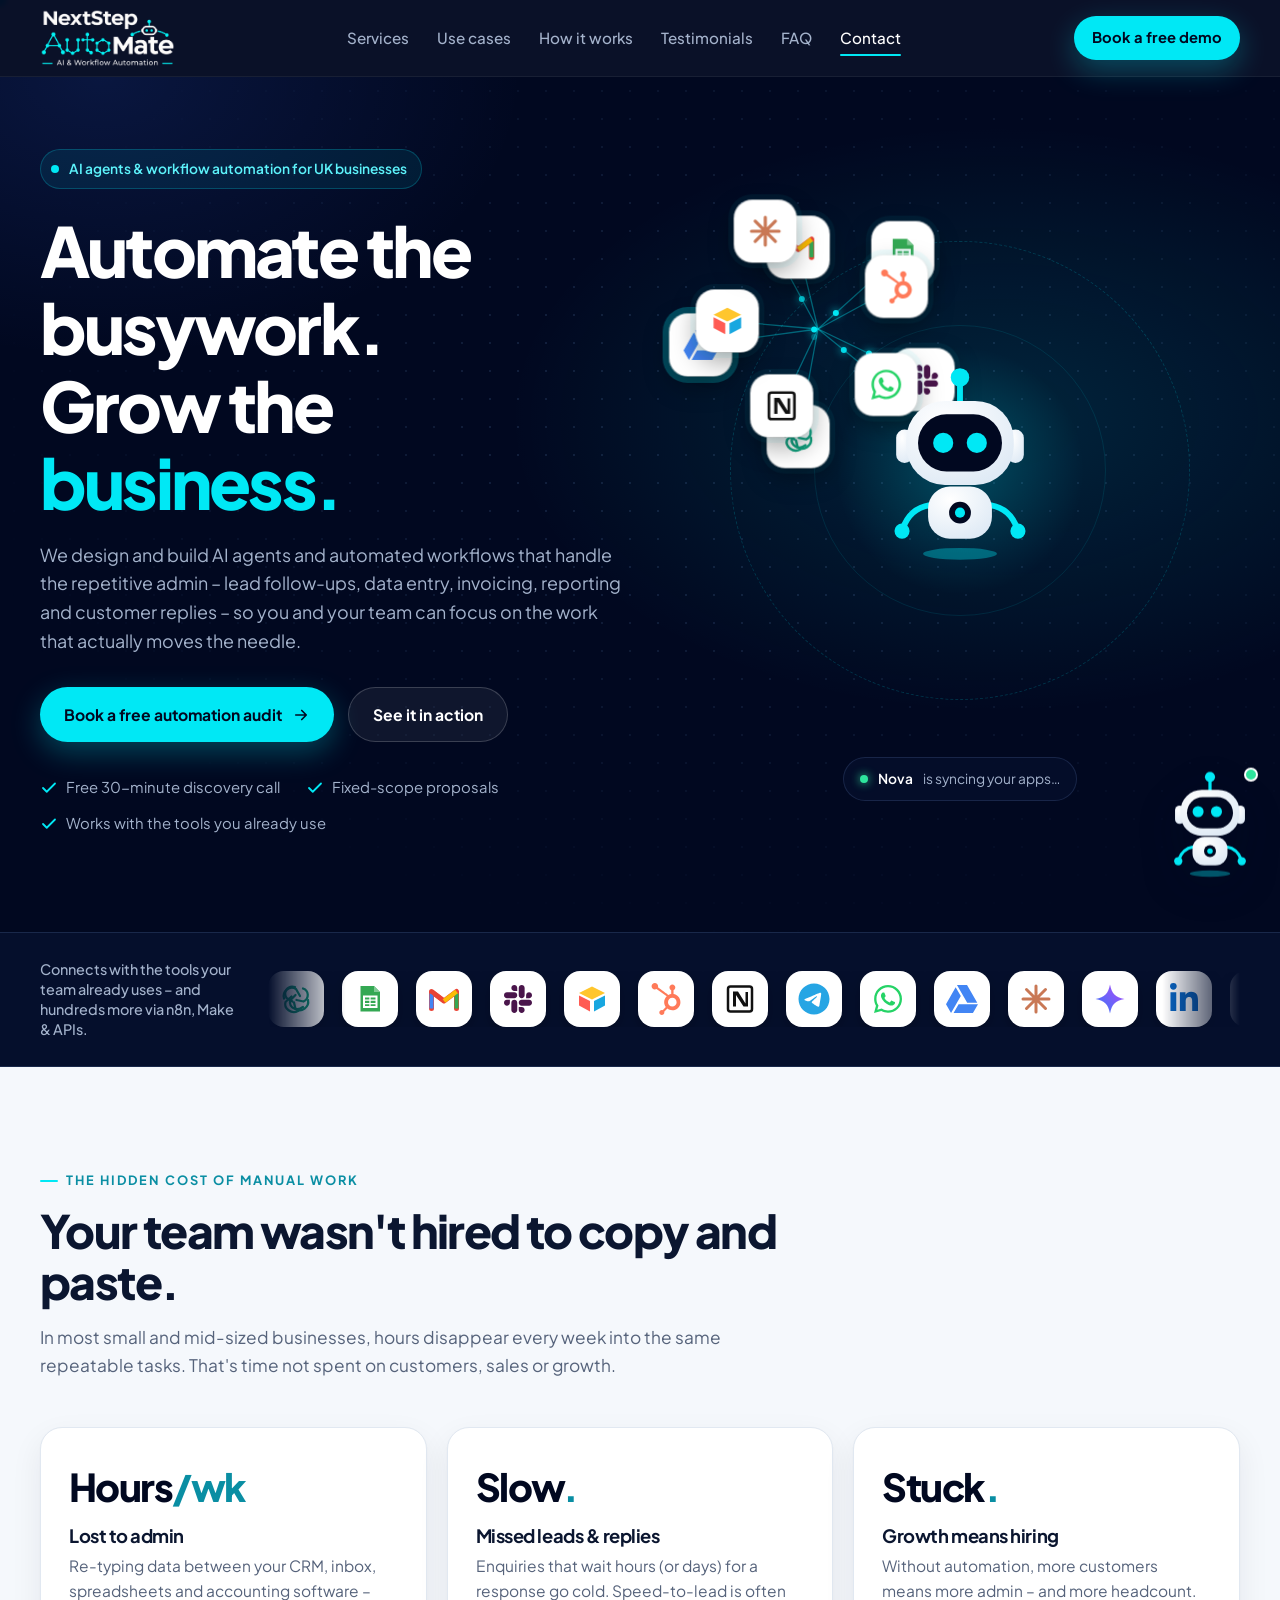
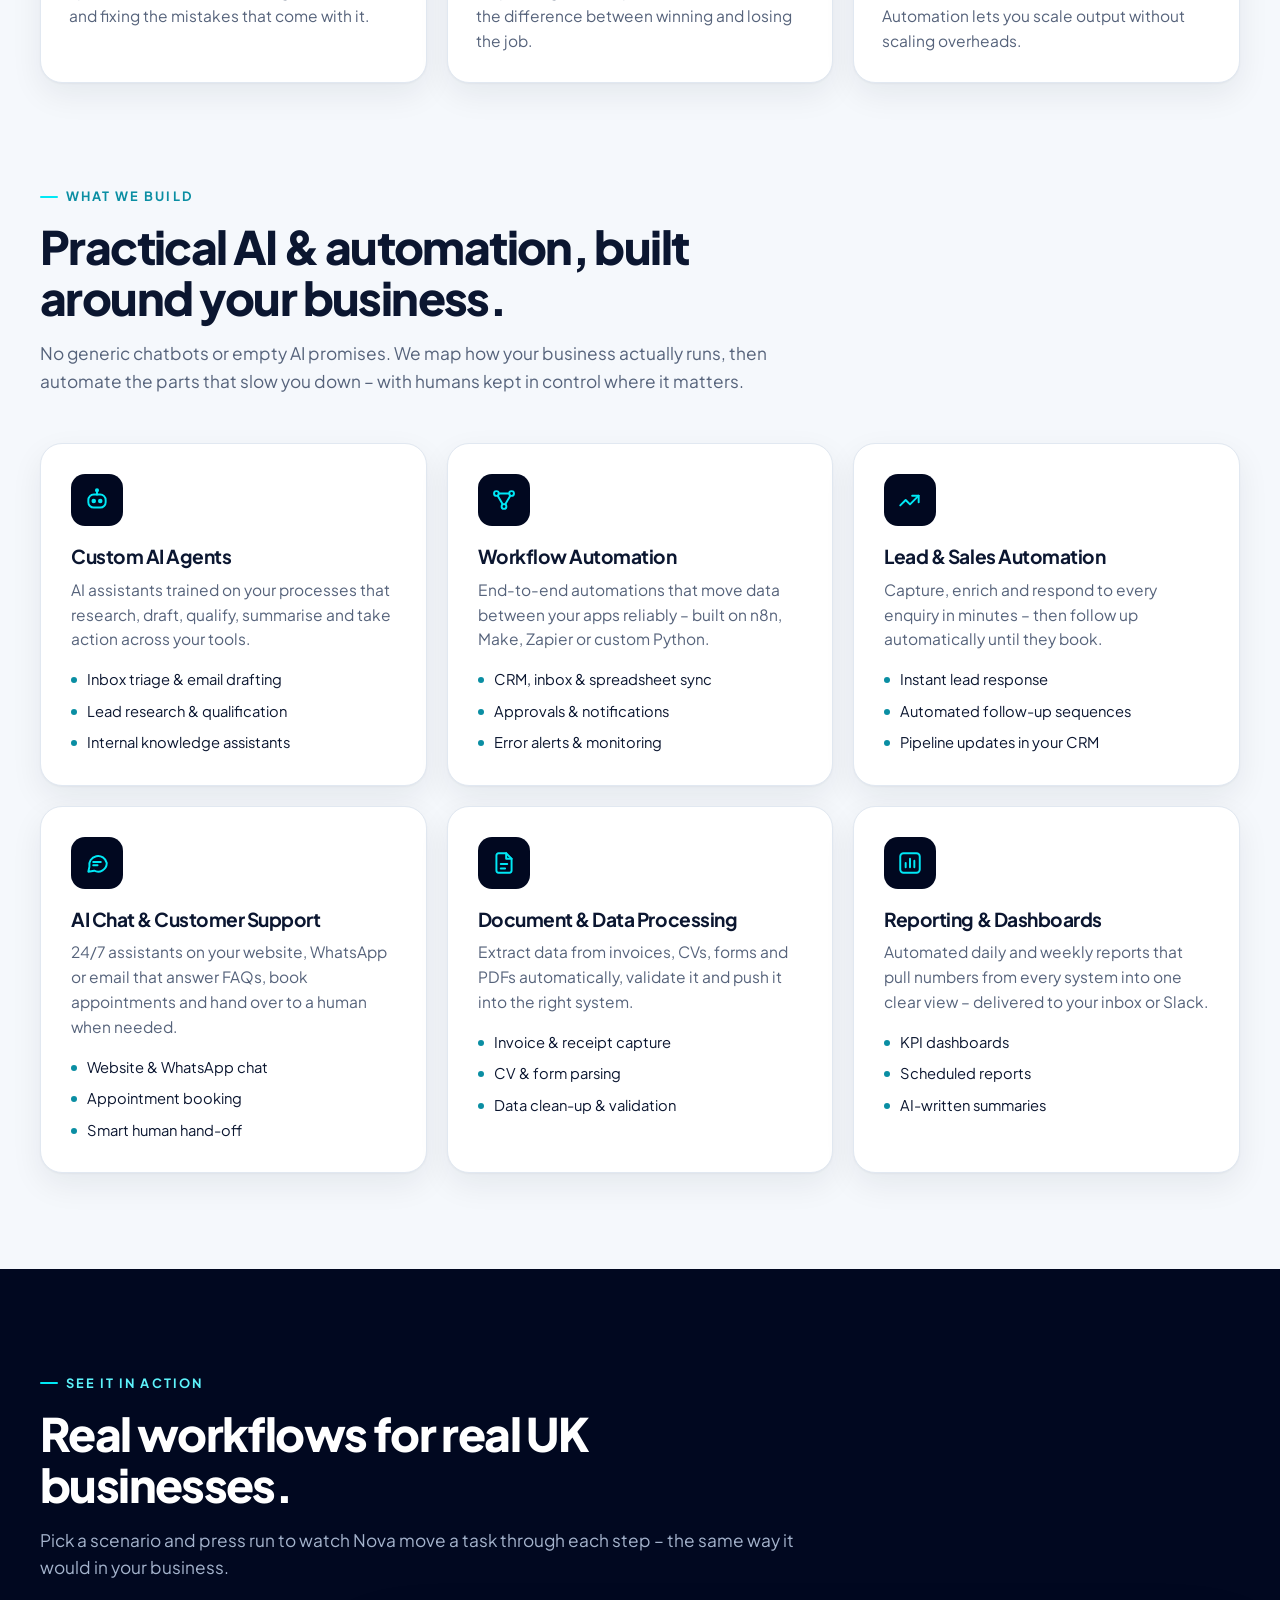
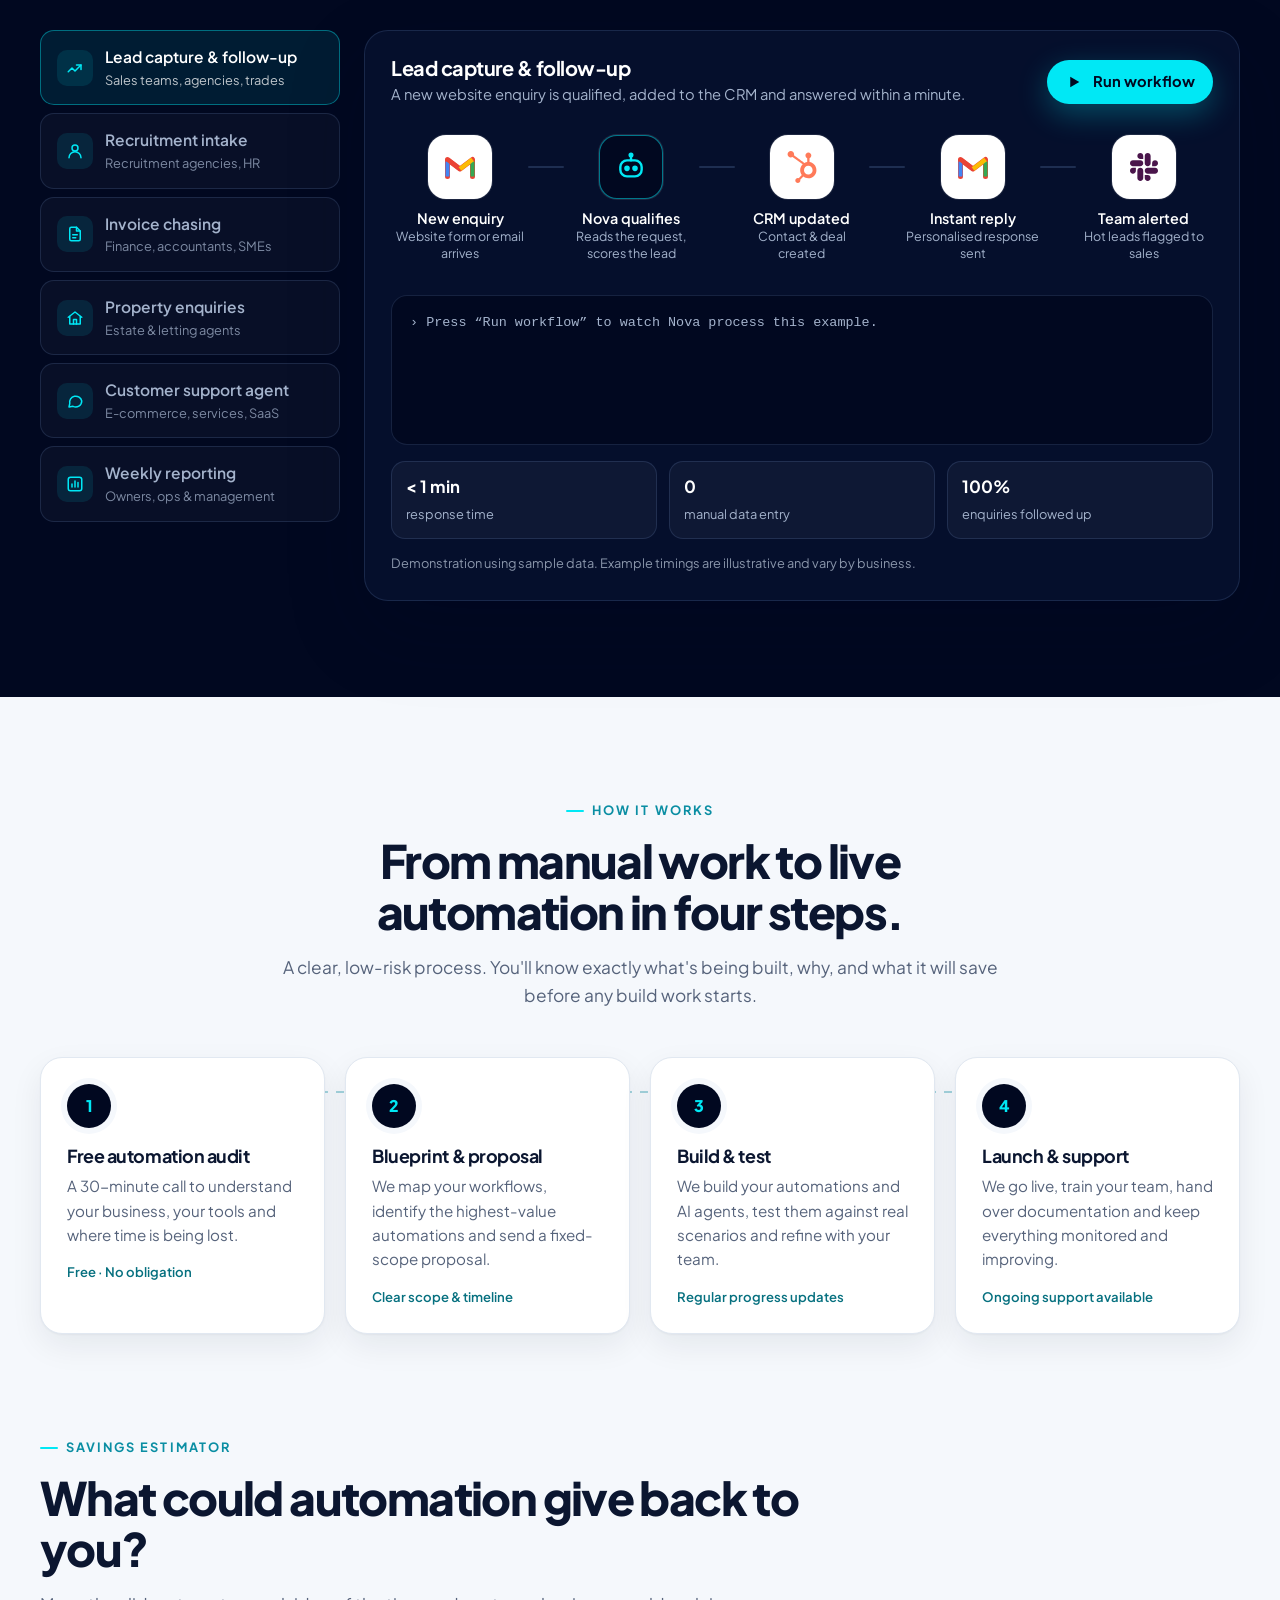
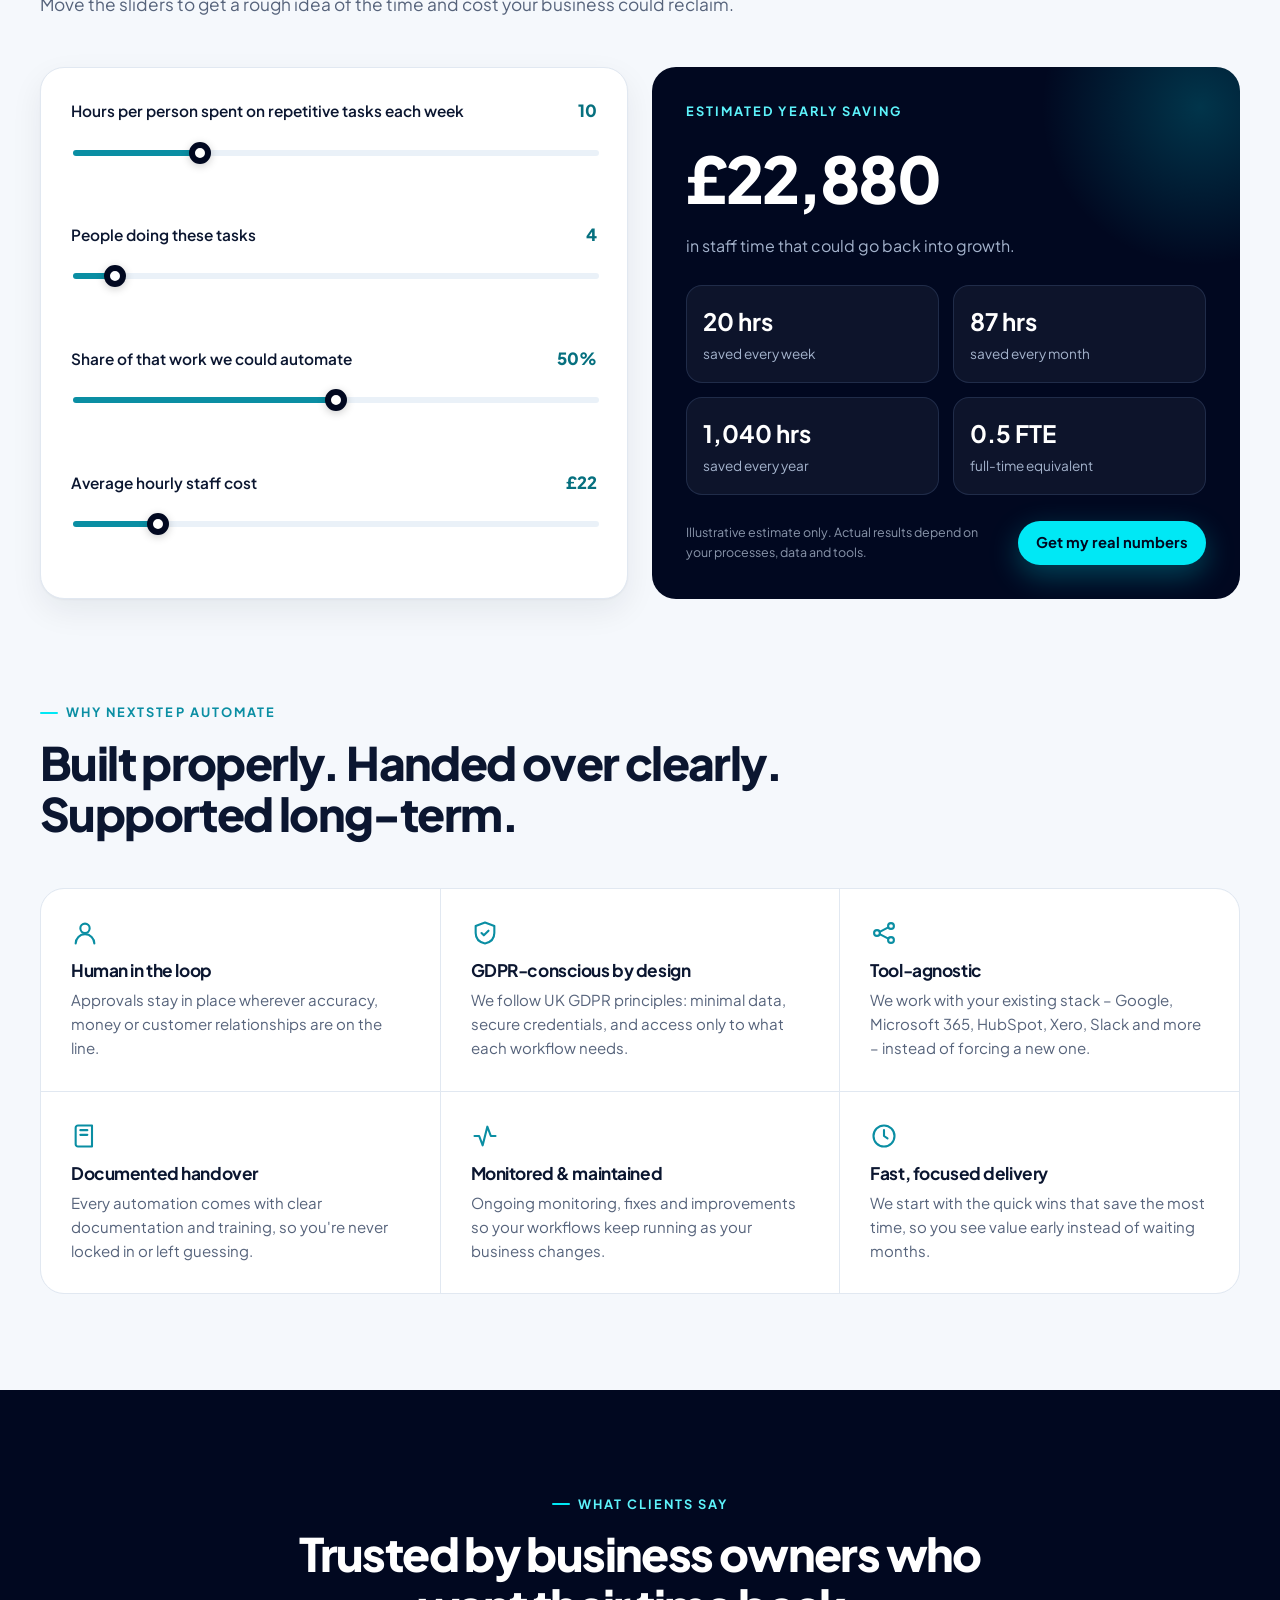
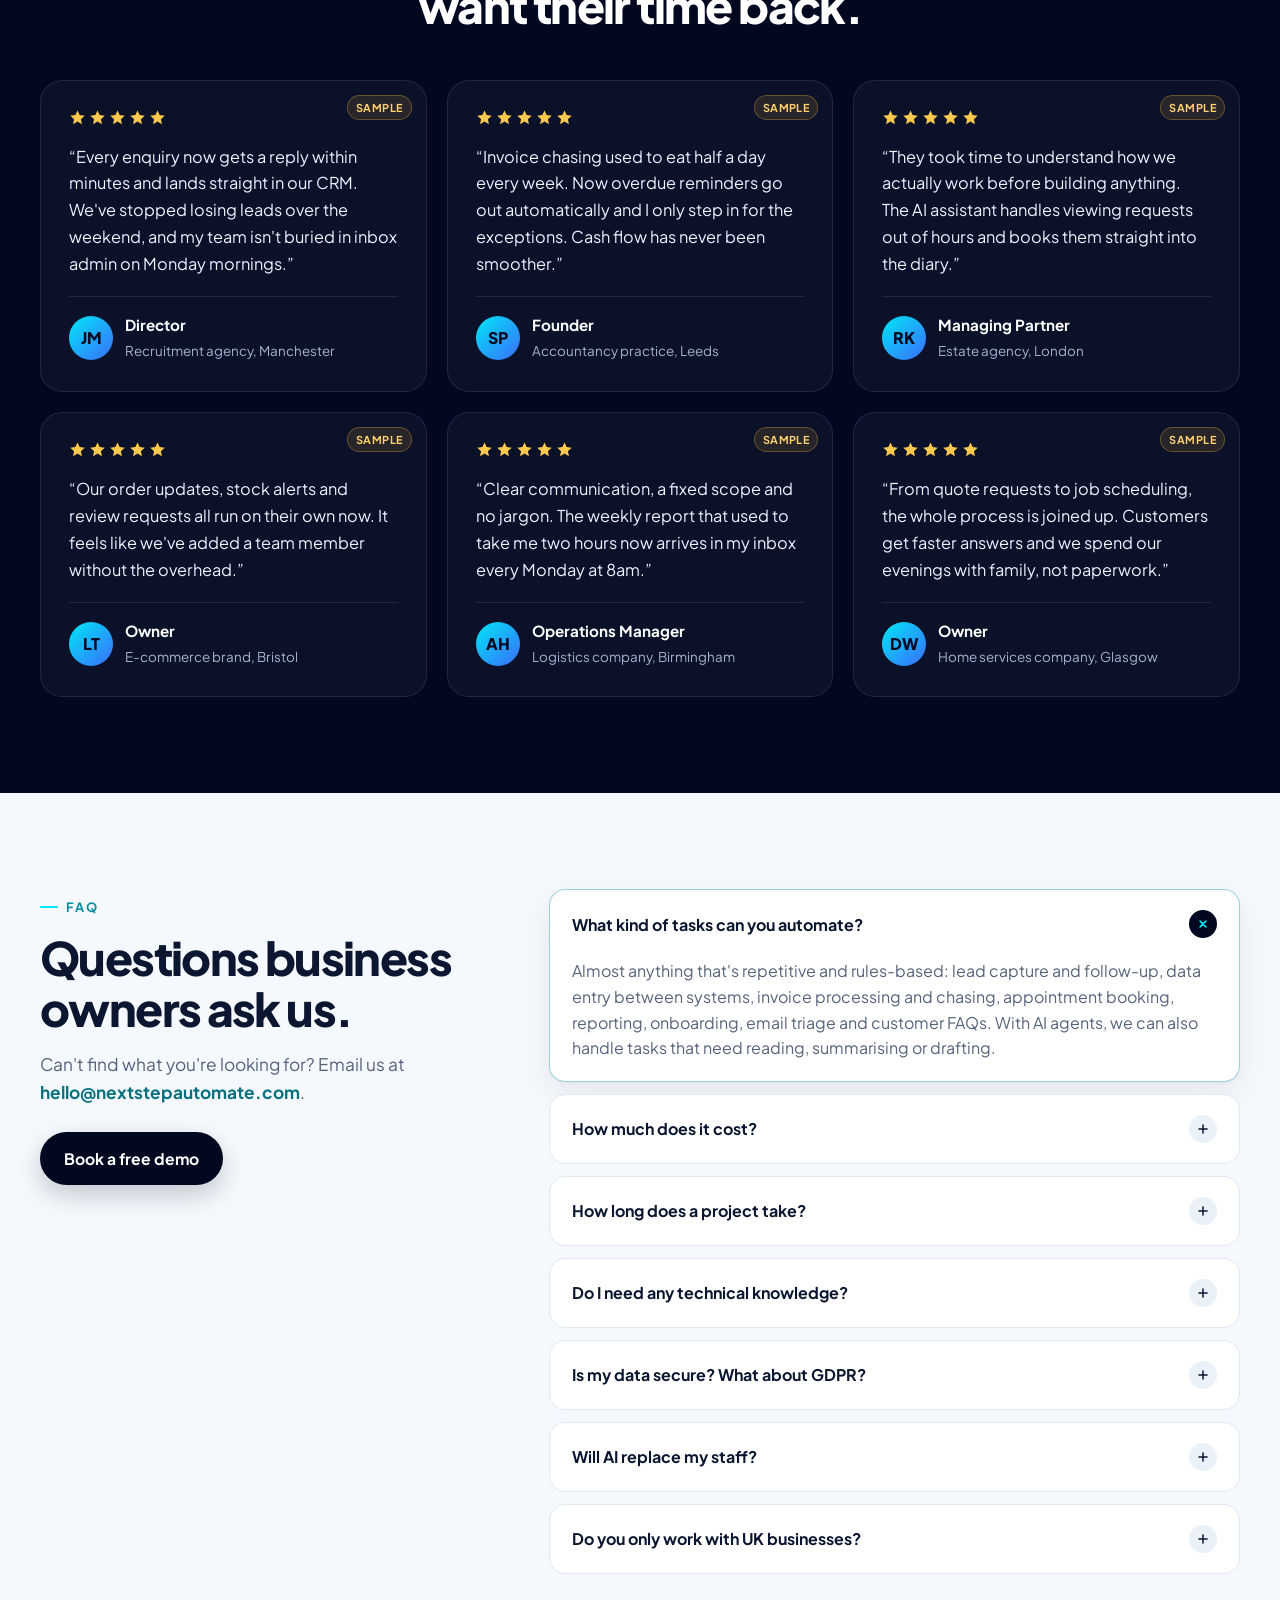
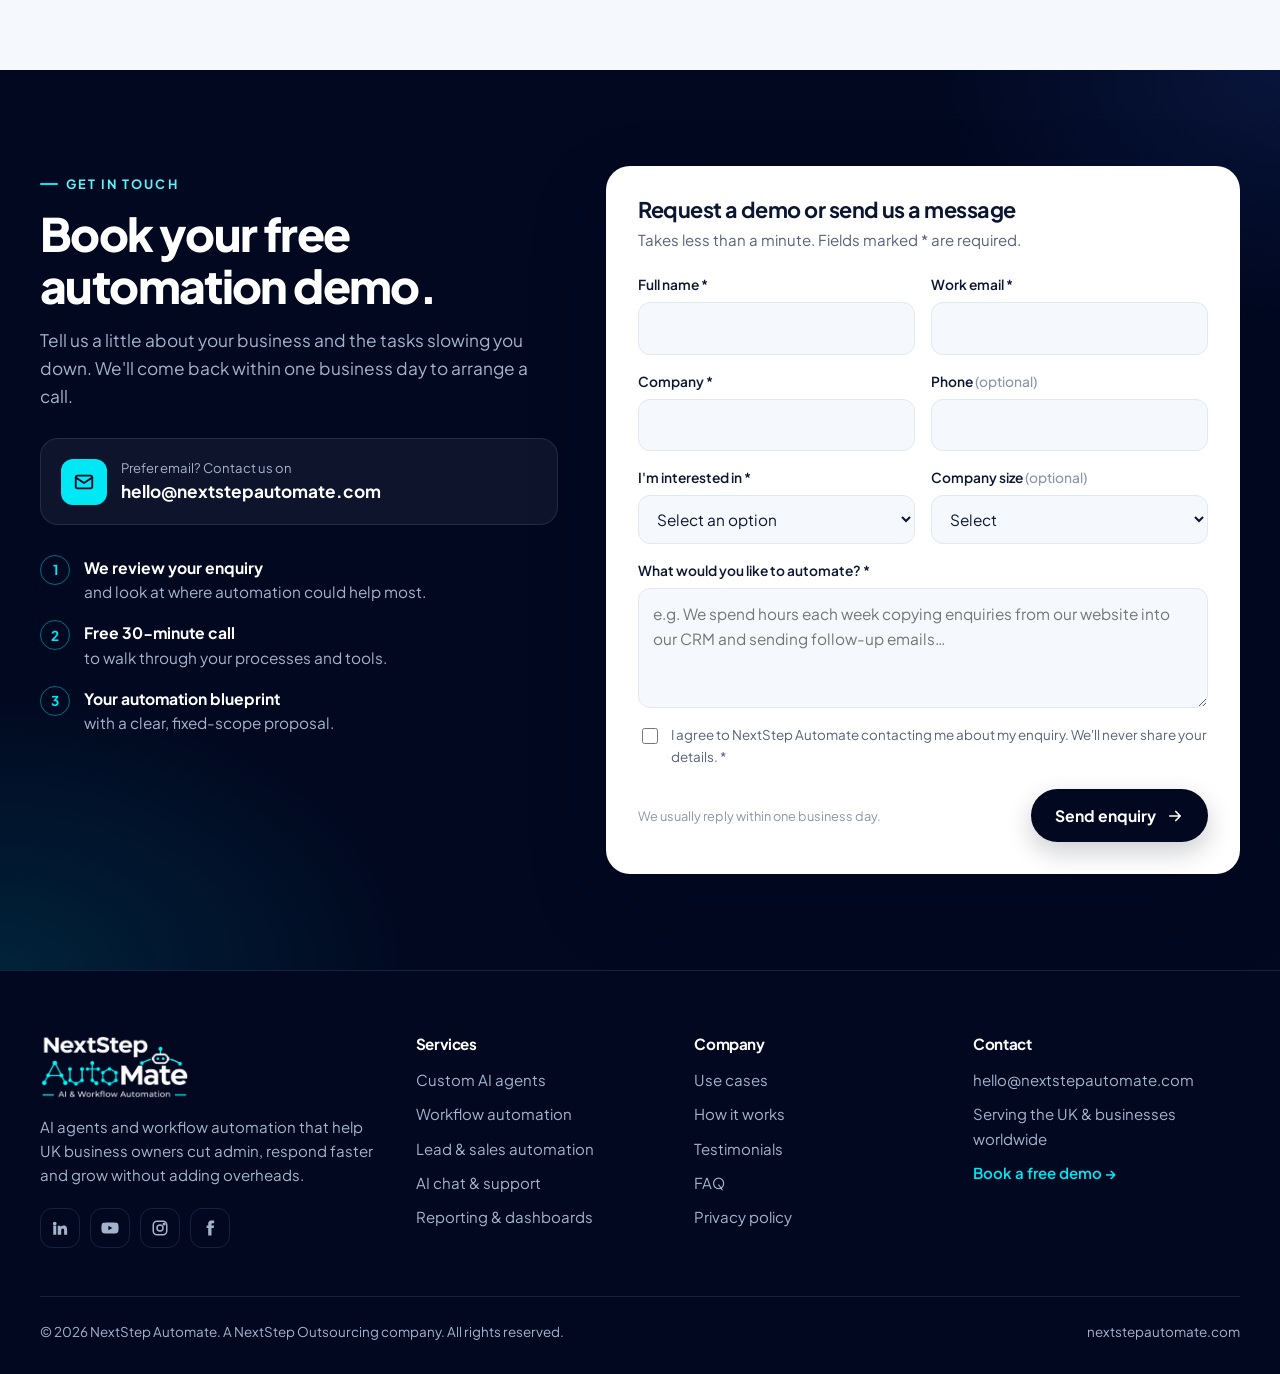
==== commit a8190473: "Update index.html" ====
--- a/index.html
+++ b/index.html
@@ -729,7 +729,7 @@
         FORM SET-UP: set data-endpoint to your form service URL (e.g. Formspree, Web3Forms, Basin or your own API).
         If left empty, the form opens the visitor's email app with the enquiry pre-filled to hello@nextstepautomate.com.
       -->
-      <form class="form reveal d1" id="contactForm" data-endpoint="" novalidate>
+      <form class="form reveal d1" id="contactForm" data-endpoint="https://script.google.com/a/macros/nextstepautomate.com/s/AKfycbxdxnnkMb_35V6l8-z1Xlcg-TuW-Q2Z6aAKQw0Q5hltdXUvE1nVmT8TB8iY9VKY7Dn0-w/exec" novalidate>
         <div class="form-body">
           <h3>Request a demo or send us a message</h3>
           <p>Takes less than a minute. Fields marked * are required.</p>
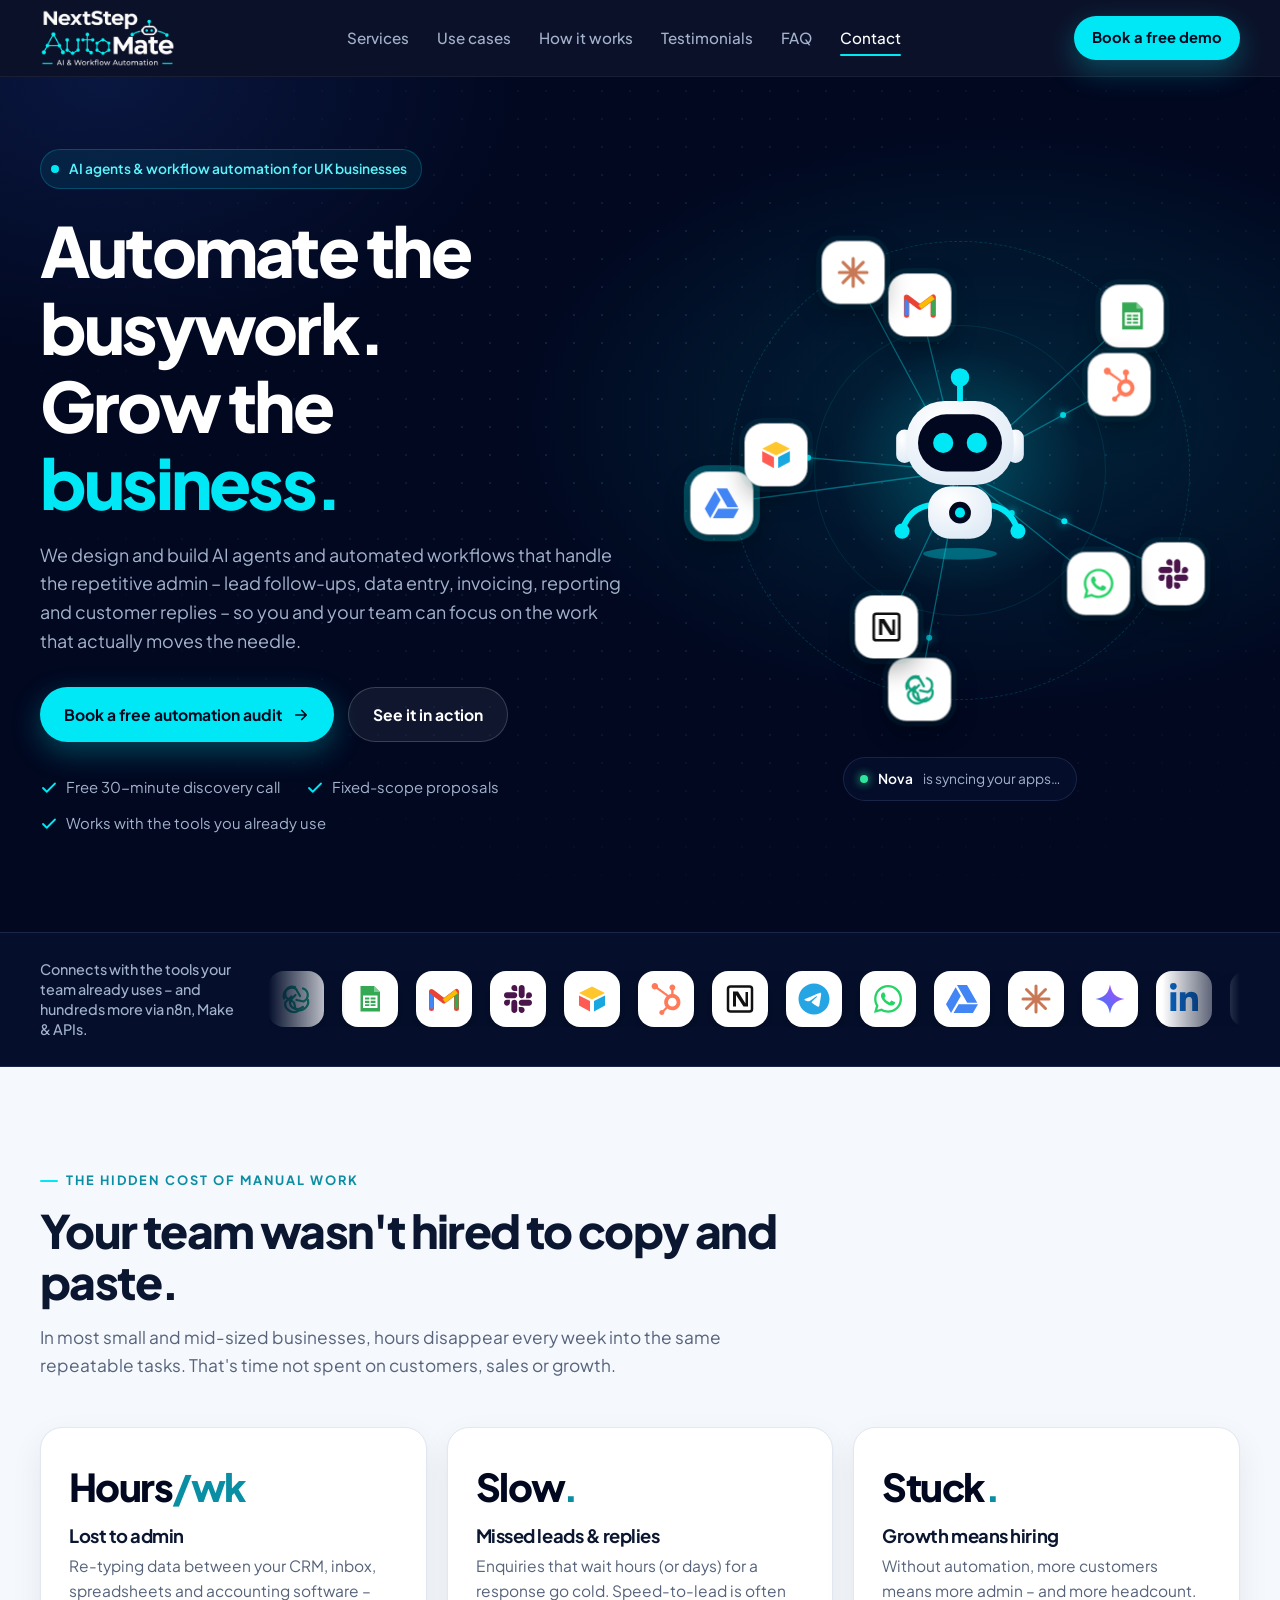
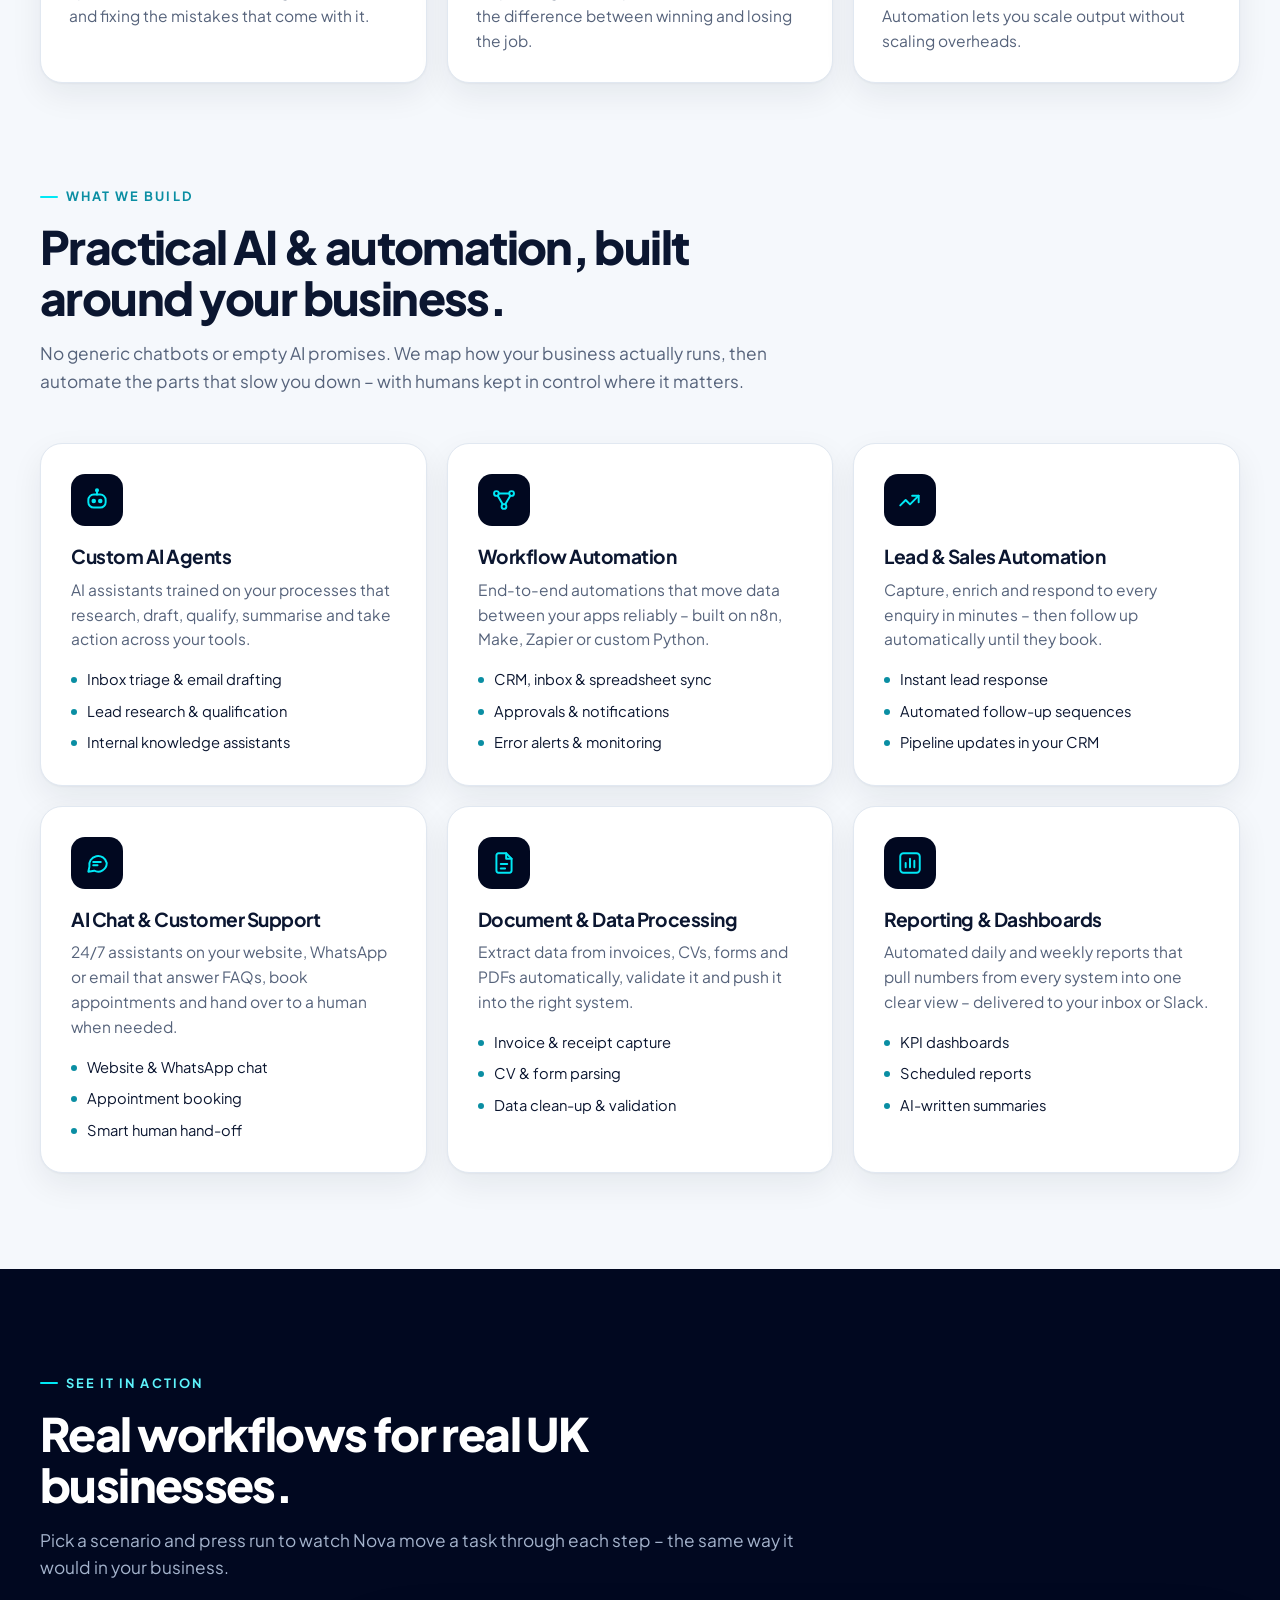
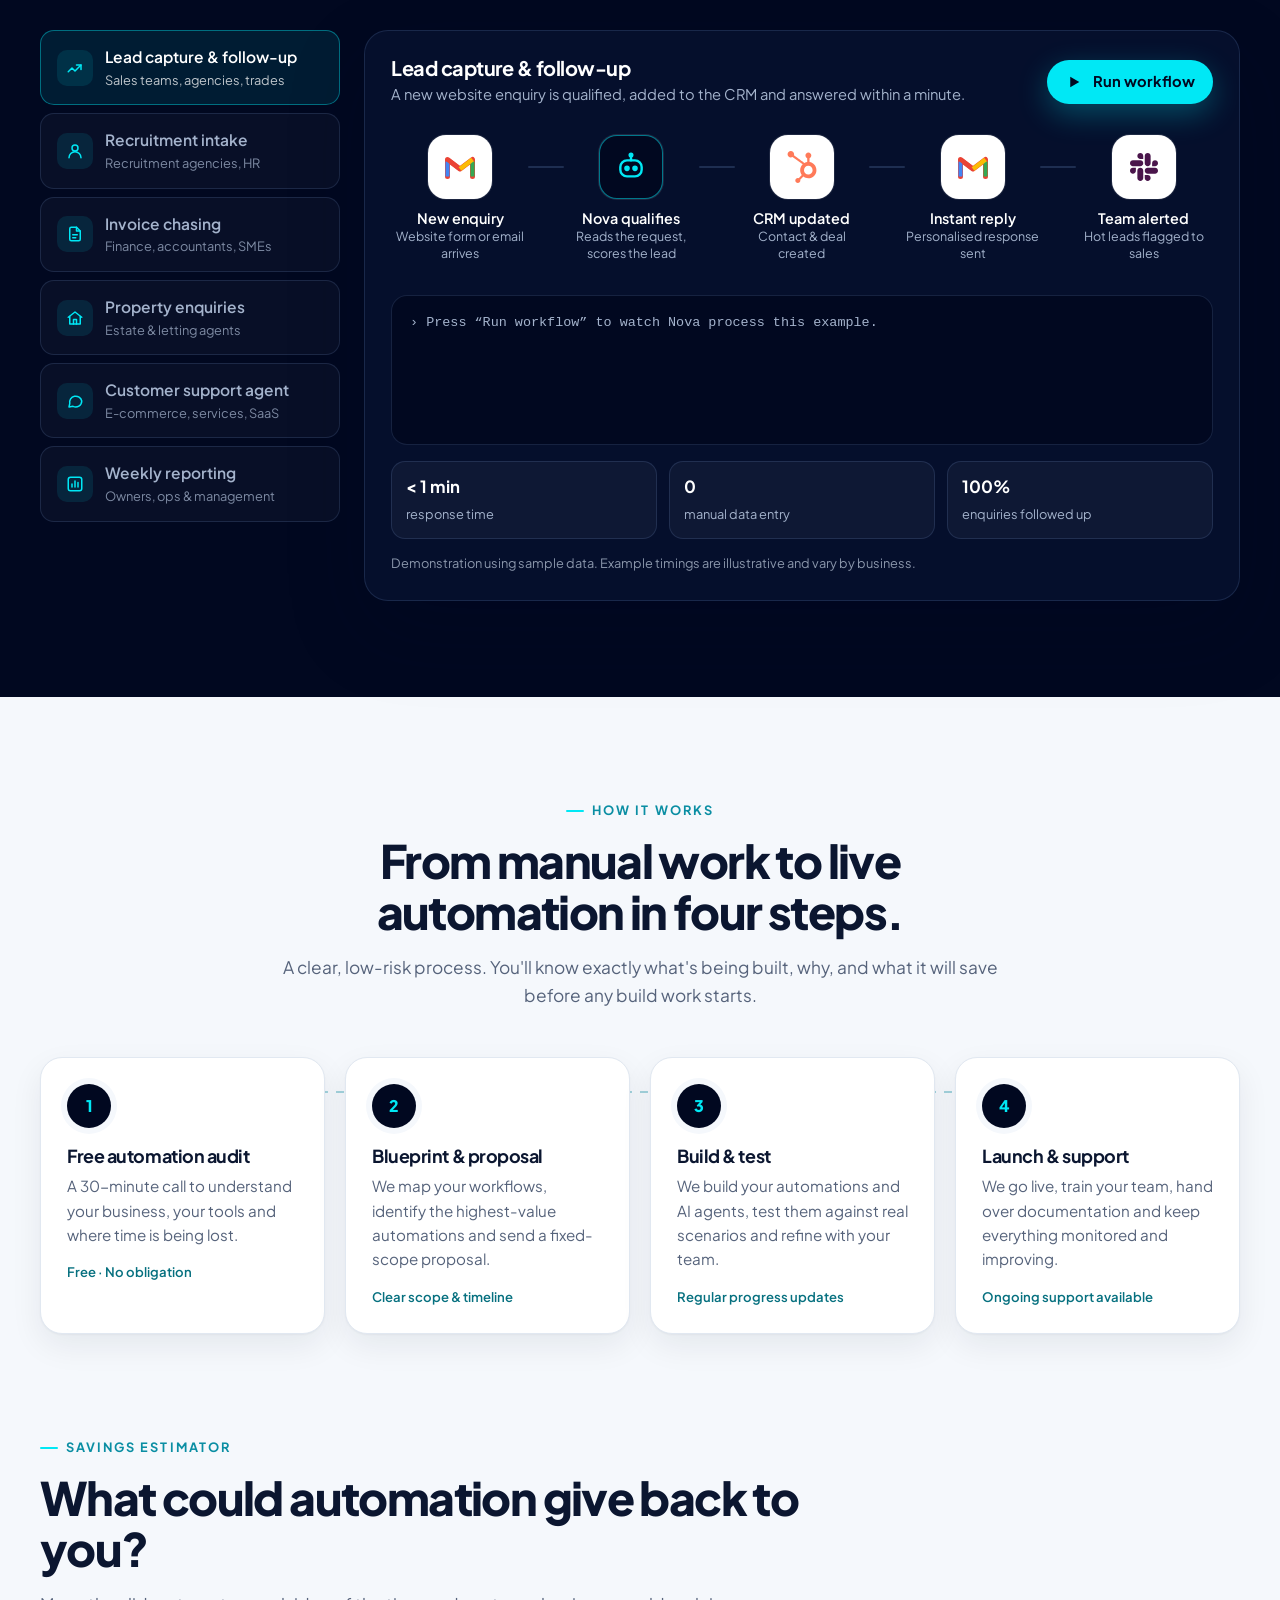
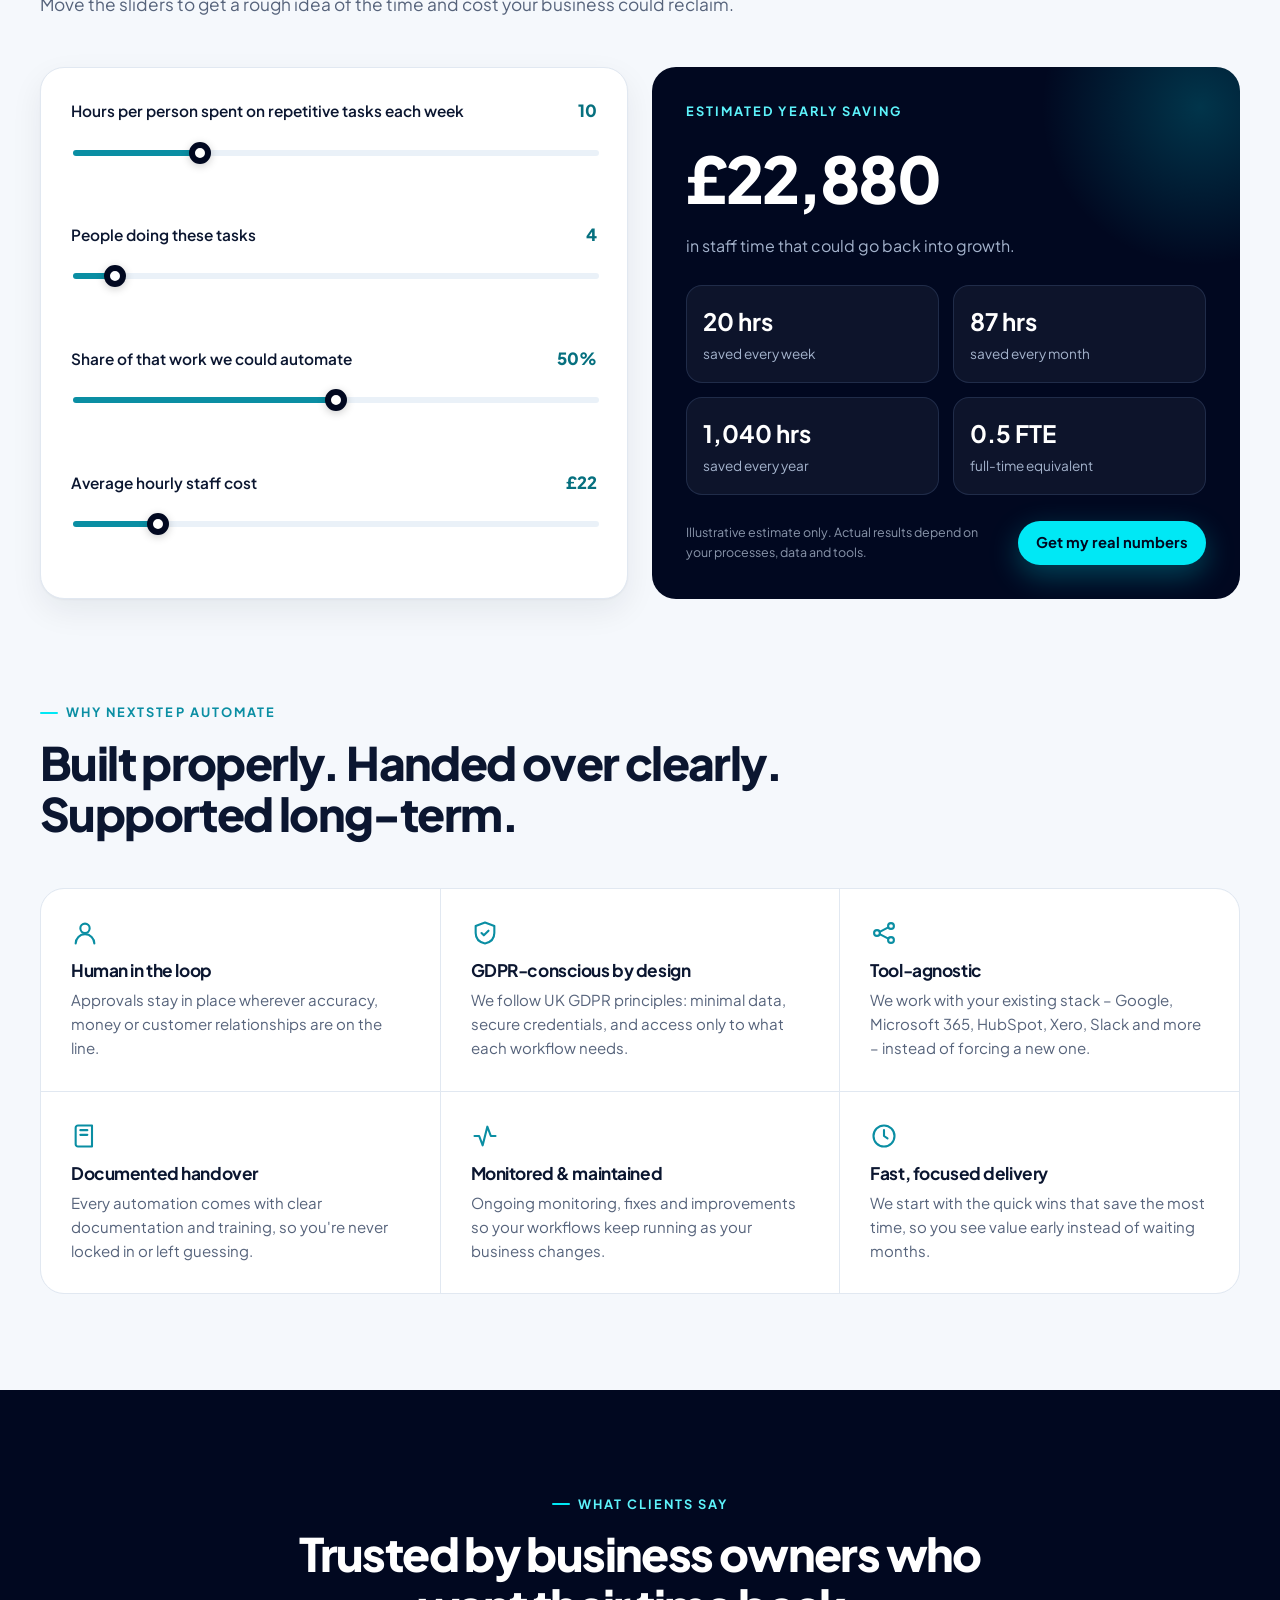
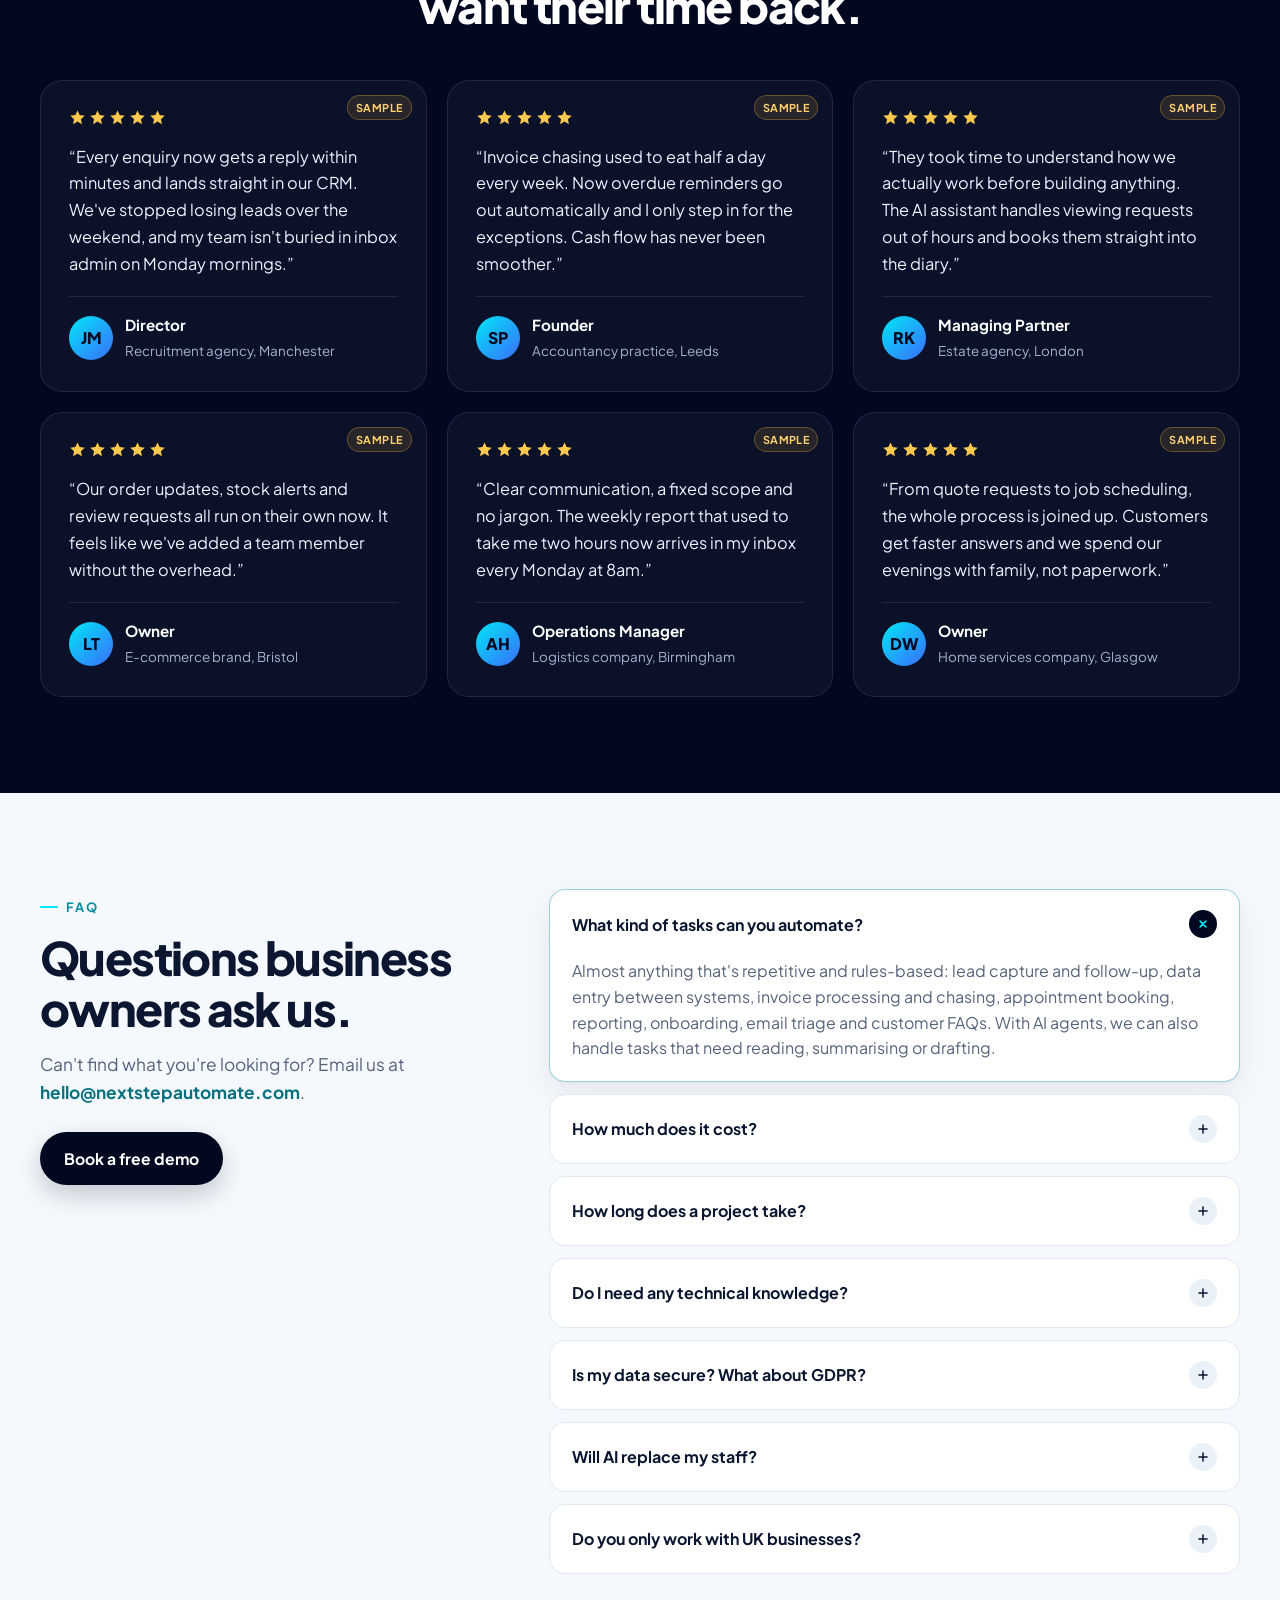
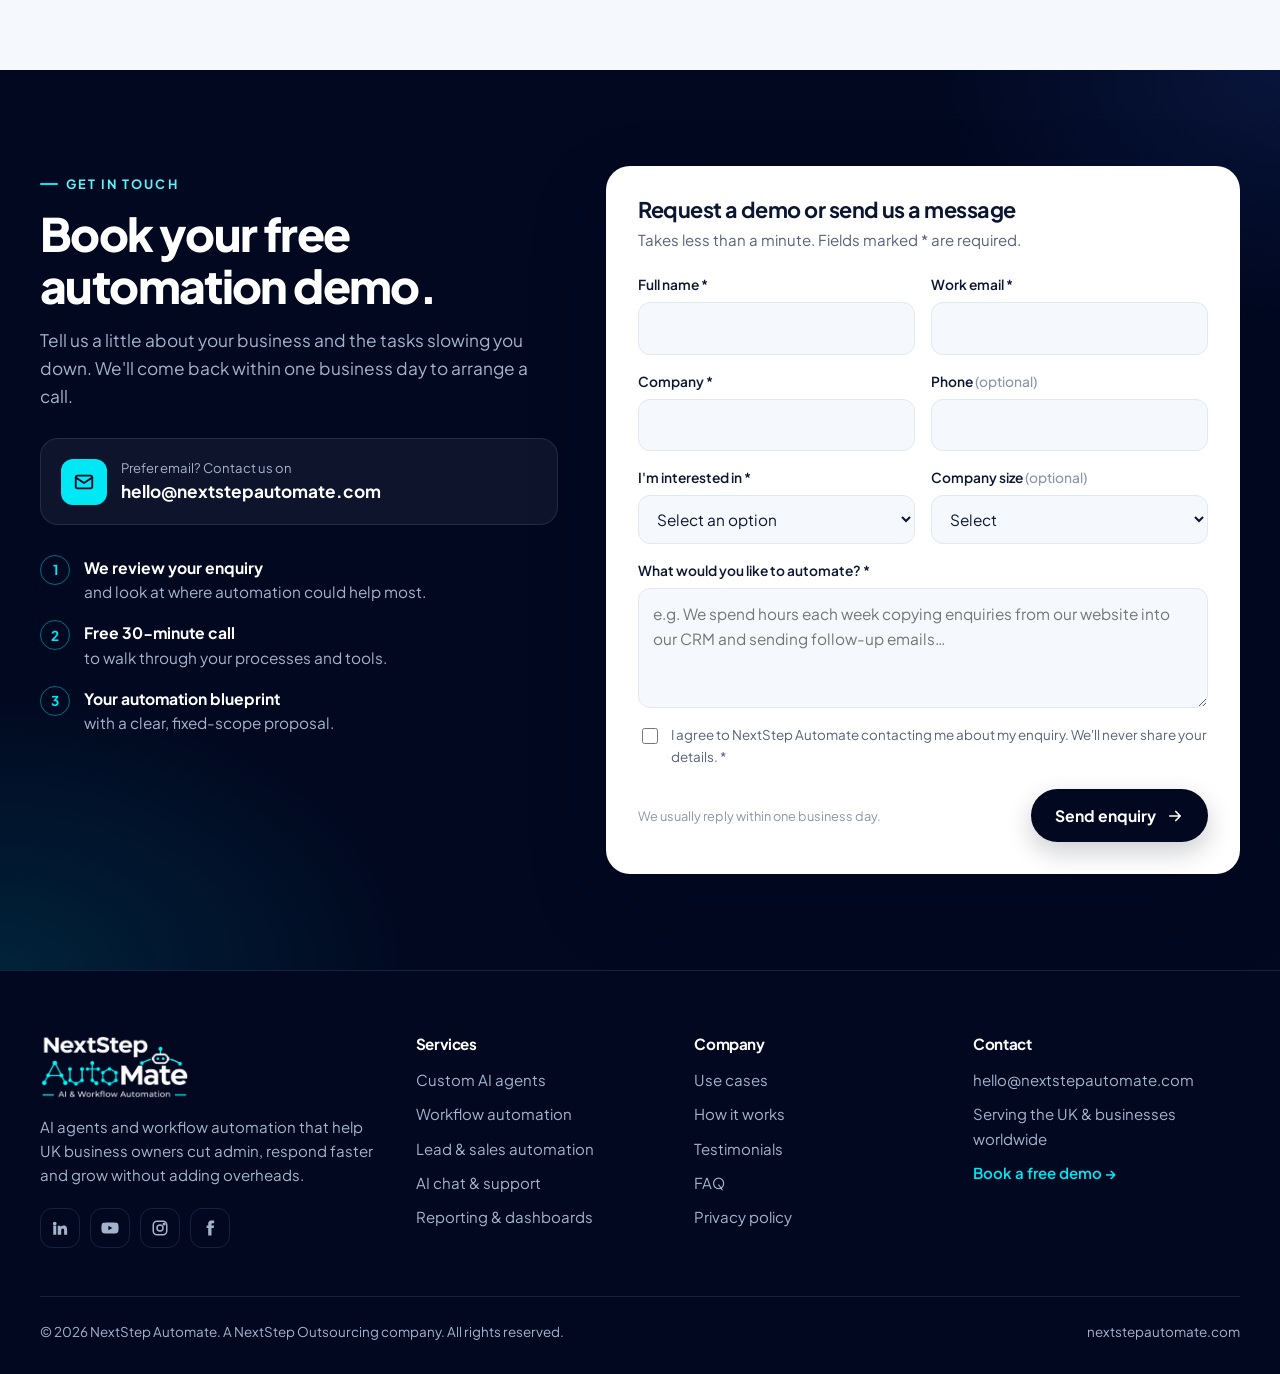
==== commit b6d9a0e0: "Update Form index.html" ====
--- a/index.html
+++ b/index.html
@@ -726,10 +726,10 @@
         </ul>
       </div>
       <!--
-        FORM SET-UP: set data-endpoint to your form service URL (e.g. Formspree, Web3Forms, Basin or your own API).
+        FORM SET-UP: set data-endpoint to your Google Apps Script Web App URL (ends in /exec). Submissions go to the Google Sheet.
         If left empty, the form opens the visitor's email app with the enquiry pre-filled to hello@nextstepautomate.com.
       -->
-      <form class="form reveal d1" id="contactForm" data-endpoint="https://script.google.com/a/macros/nextstepautomate.com/s/AKfycbxdxnnkMb_35V6l8-z1Xlcg-TuW-Q2Z6aAKQw0Q5hltdXUvE1nVmT8TB8iY9VKY7Dn0-w/exec" novalidate>
+      <form class="form reveal d1" id="contactForm" data-endpoint="https://script.google.com/macros/s/AKfycbxdxnnkMb_35V6l8-z1Xlcg-TuW-Q2Z6aAKQw0Q5hltdXUvE1nVmT8TB8iY9VKY7Dn0-w/exec" novalidate>
         <div class="form-body">
           <h3>Request a demo or send us a message</h3>
           <p>Takes less than a minute. Fields marked * are required.</p>
@@ -752,7 +752,7 @@
             <div class="field"><label for="fSize">Company size <span class="opt">(optional)</span></label>
               <select id="fSize" name="size"><option value="">Select</option><option>1–10 employees</option><option>11–50 employees</option><option>51–200 employees</option><option>200+ employees</option></select></div>
             <div class="field full"><label for="fMsg">What would you like to automate? *</label><textarea id="fMsg" name="message" required placeholder="e.g. We spend hours each week copying enquiries from our website into our CRM and sending follow-up emails…"></textarea><span class="err">Please tell us a little about your needs.</span></div>
-            <label class="consent"><input type="checkbox" id="fConsent" required /> <span>I agree to NextStep Automate contacting me about my enquiry. We'll never share your details. *</span></label>
+            <label class="consent"><input type="checkbox" id="fConsent" name="consent" value="Yes" required /> <span>I agree to NextStep Automate contacting me about my enquiry. We'll never share your details. *</span></label>
           </div>
           <div class="form-foot">
             <small>We usually reply within one business day.</small>
@@ -1080,7 +1080,15 @@
   const endpoint=form.dataset.endpoint;
   const btn=$('sendBtn');btn.disabled=true;btn.style.opacity=.7;
   if(endpoint){
-    try{const r=await fetch(endpoint,{method:'POST',headers:{'Accept':'application/json','Content-Type':'application/json'},body:JSON.stringify(data)});if(!r.ok)throw 0;form.classList.add('sent')}
+    try{
+      data.page=location.href;
+      const isGAS=endpoint.includes('script.google.com');
+      /* Google Apps Script: send as text/plain so the browser skips the CORS preflight */
+      const r=await fetch(endpoint,{method:'POST',headers:isGAS?{'Content-Type':'text/plain;charset=utf-8'}:{'Accept':'application/json','Content-Type':'application/json'},body:JSON.stringify(data)});
+      if(!r.ok)throw 0;
+      if(isGAS){const j=await r.json();if(j.result!=='success')throw 0}
+      form.classList.add('sent');form.reset();
+    }
     catch(_){btn.disabled=false;btn.style.opacity=1;alertBox('Sorry, something went wrong. Please email hello@nextstepautomate.com directly.')}
   }else{
     const body=`Name: ${data.name}\nEmail: ${data.email}\nCompany: ${data.company}\nPhone: ${data.phone||'-'}\nInterested in: ${data.interest}\nCompany size: ${data.size||'-'}\n\n${data.message}`;
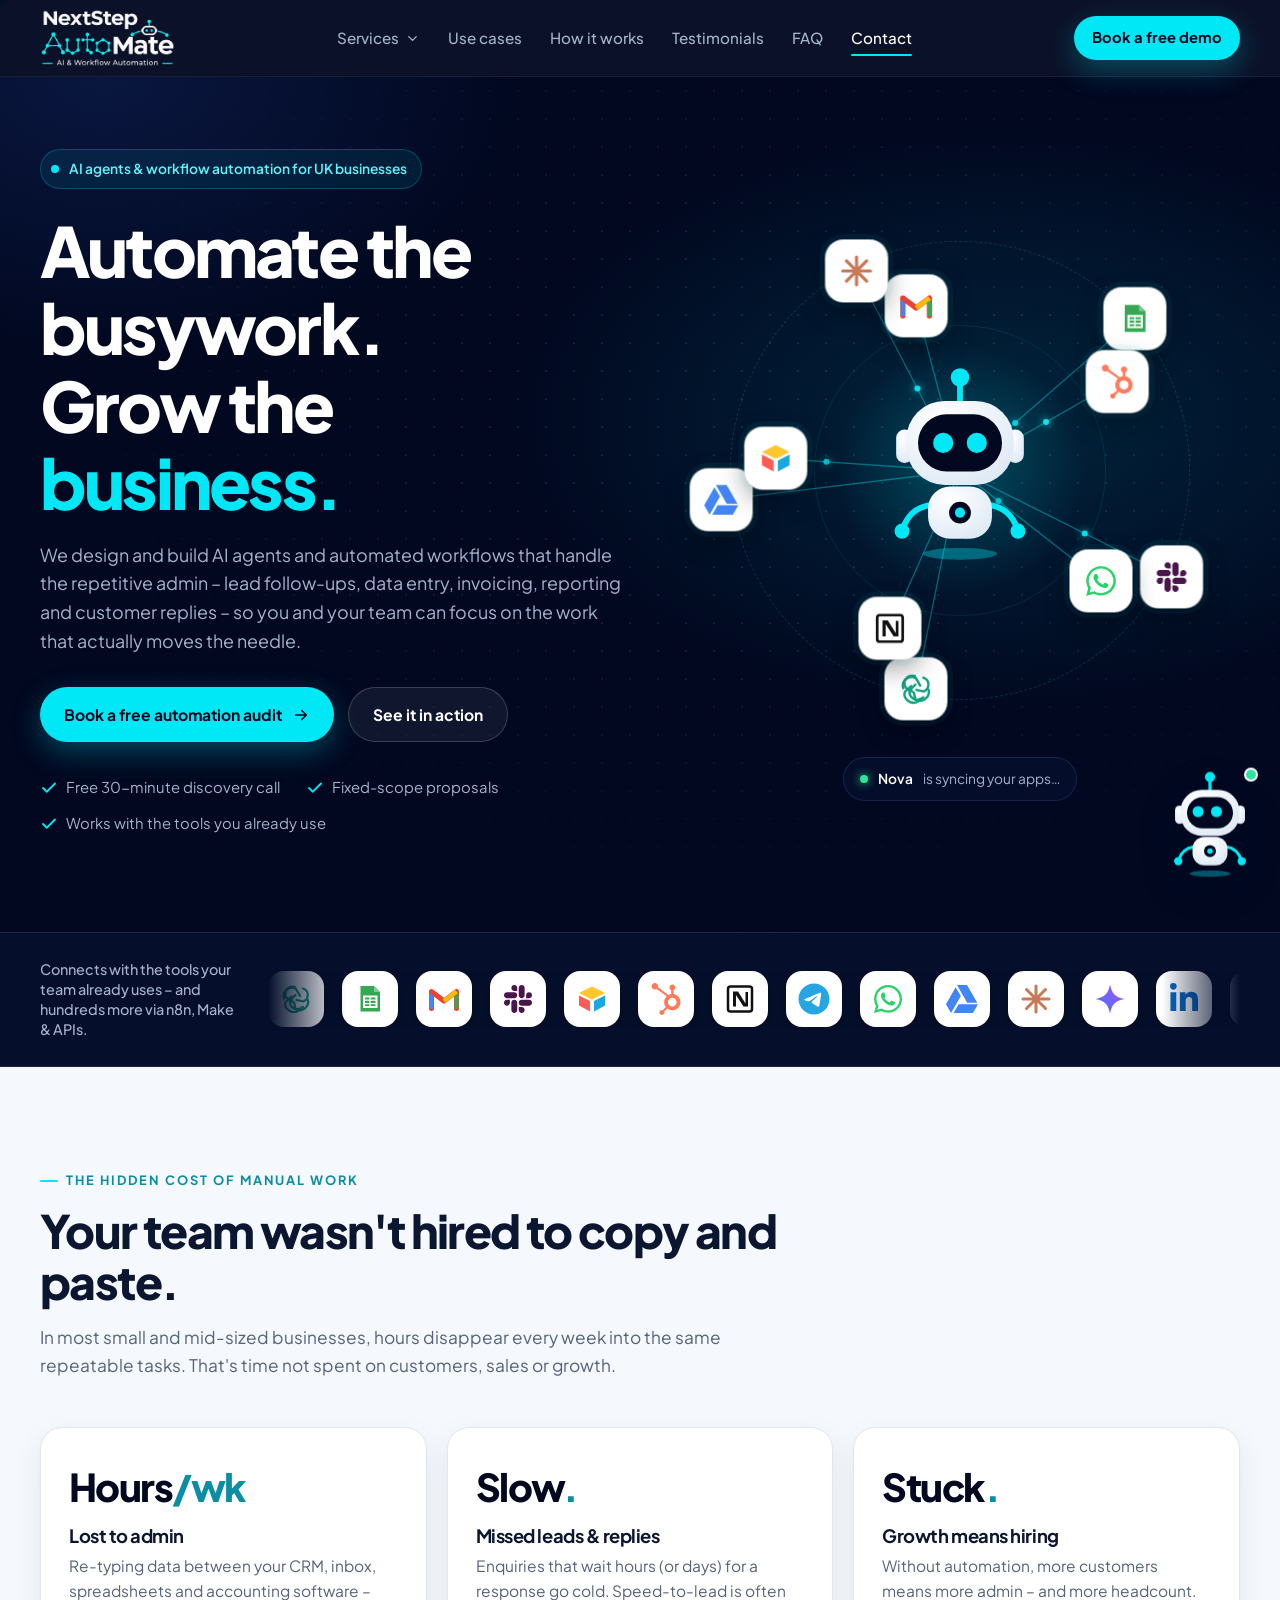
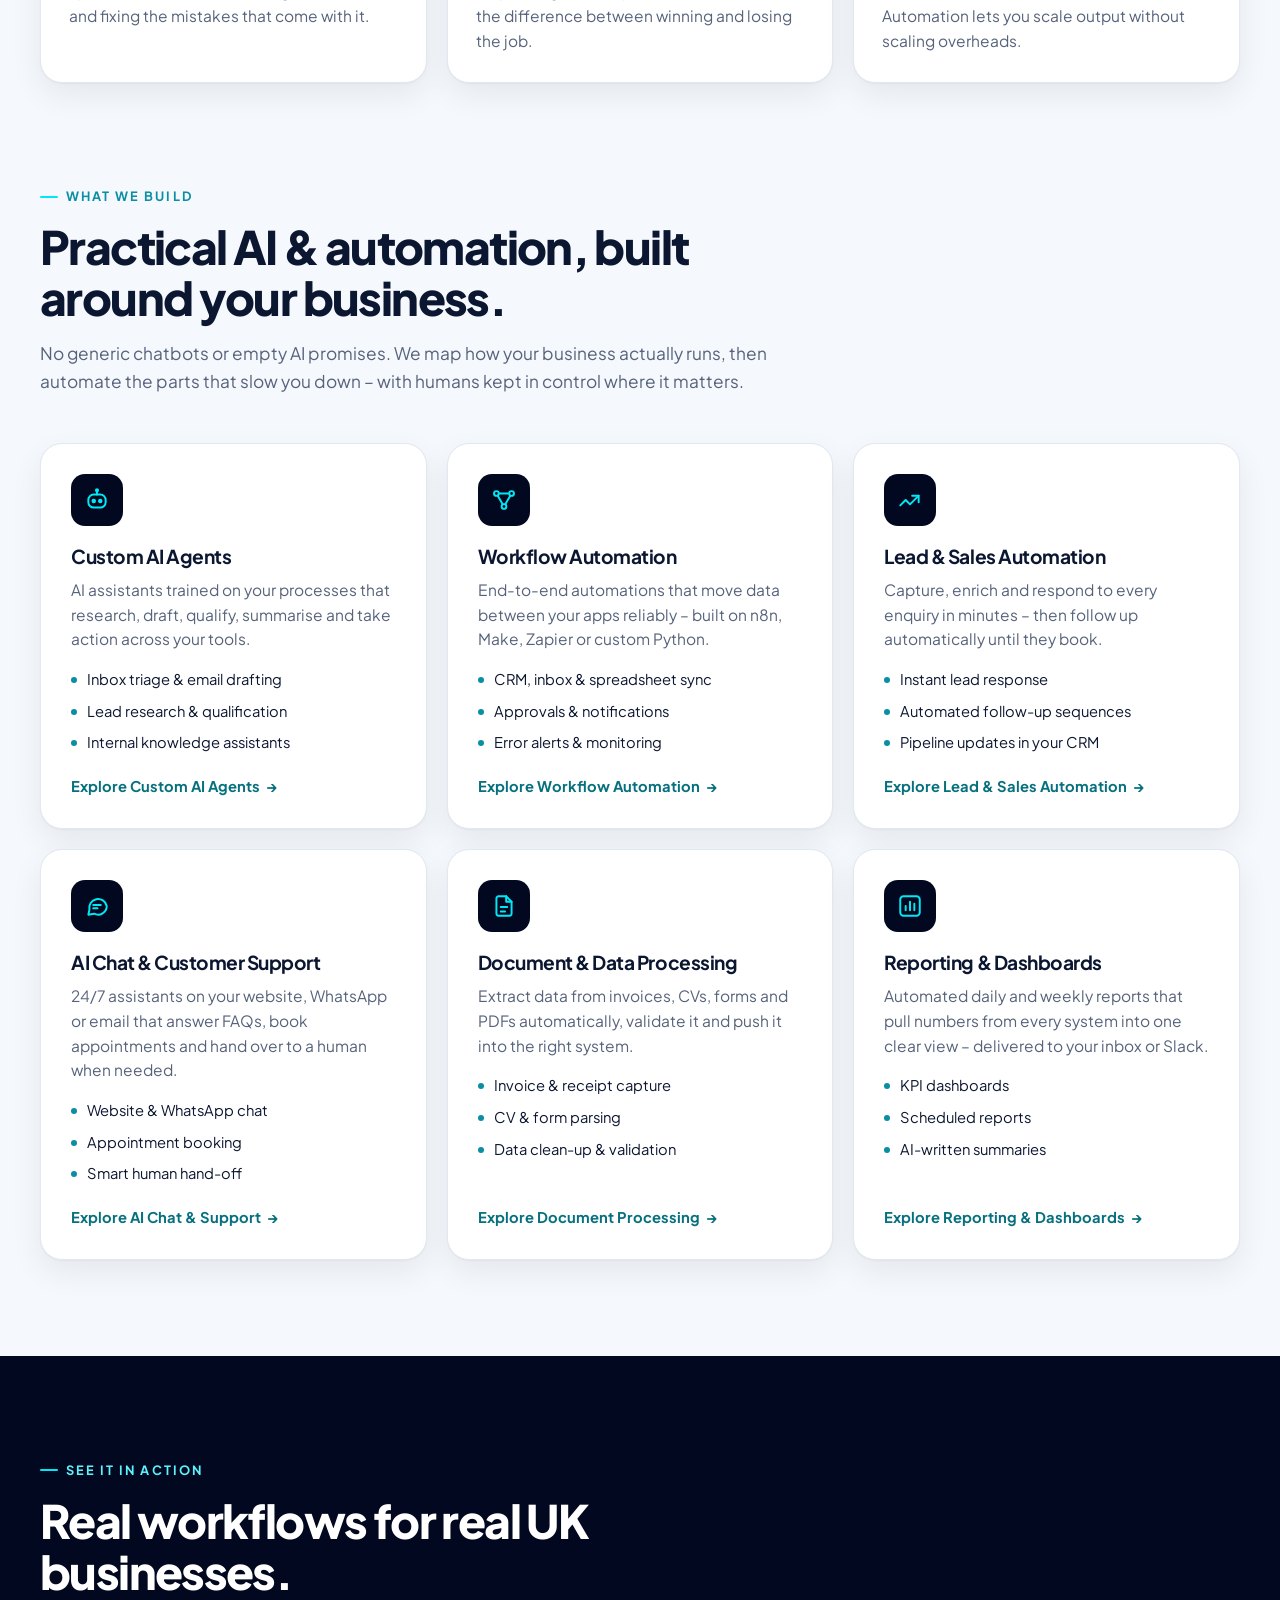
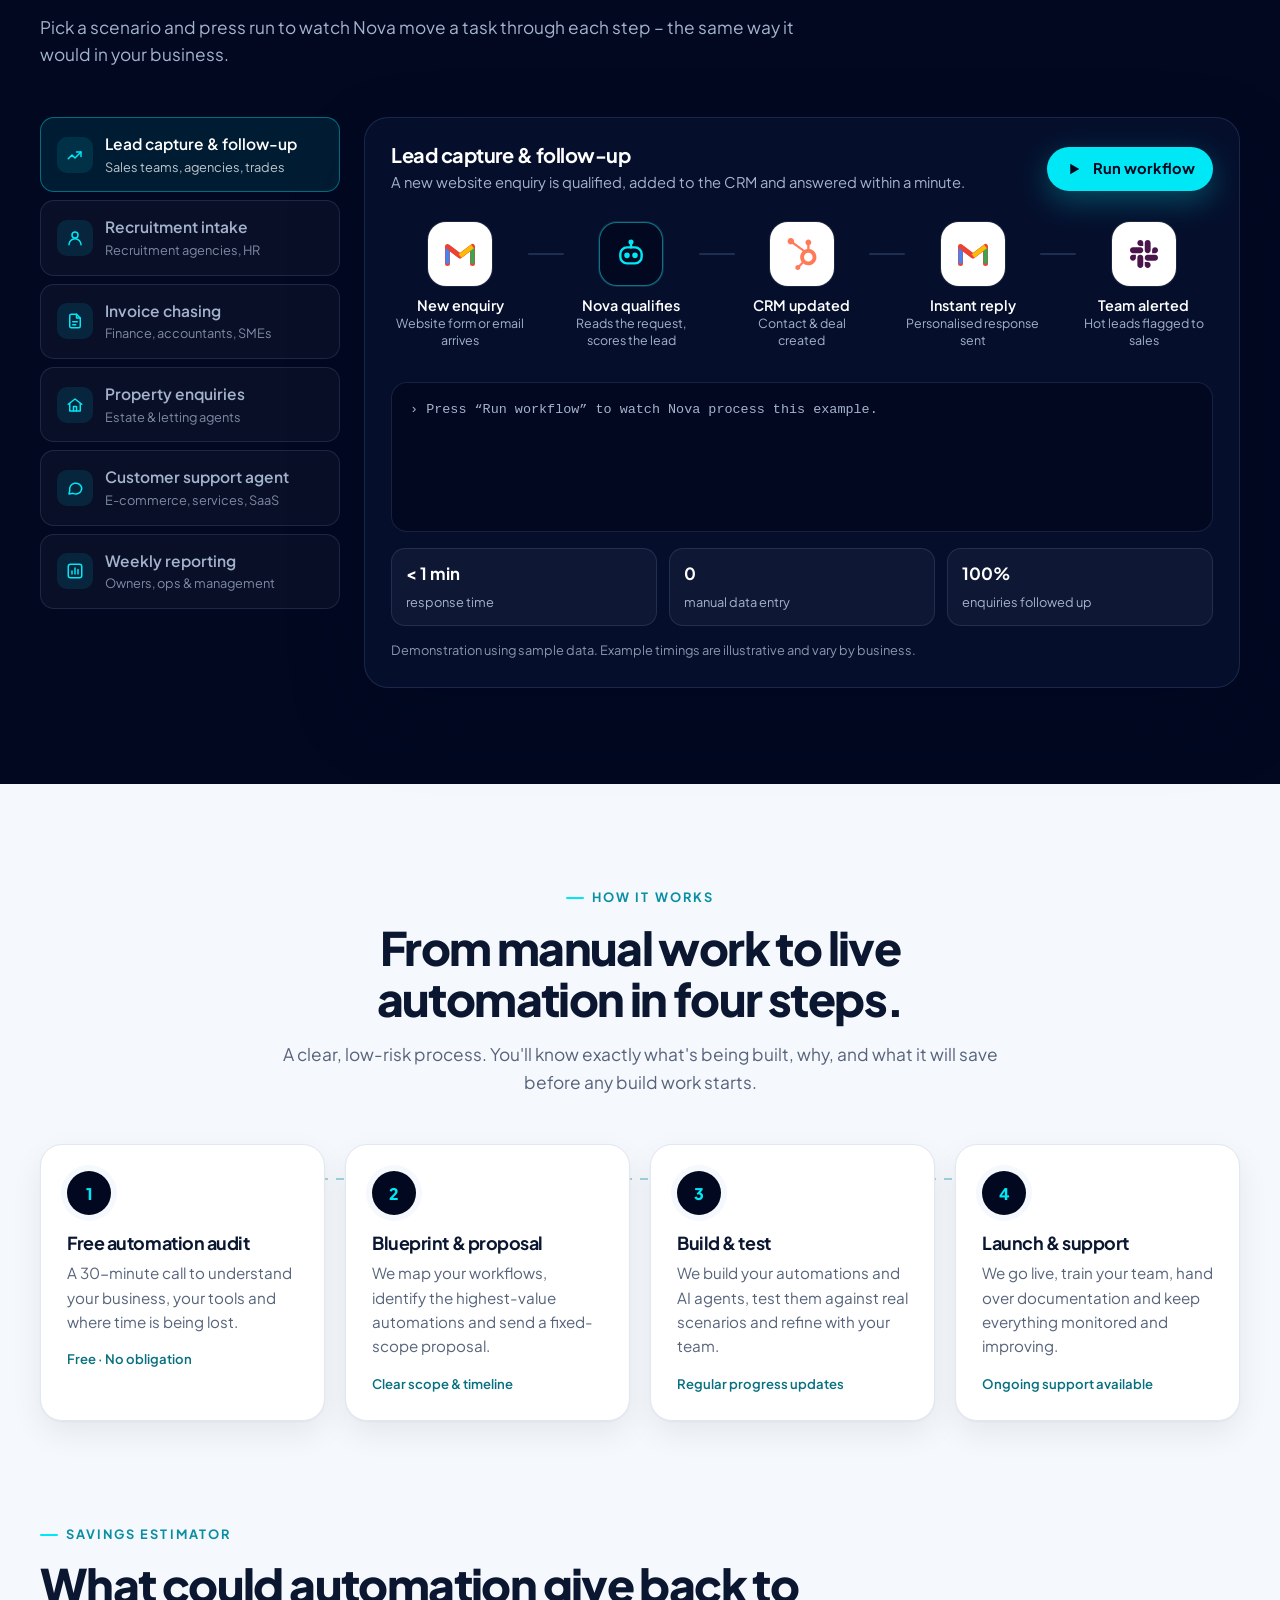
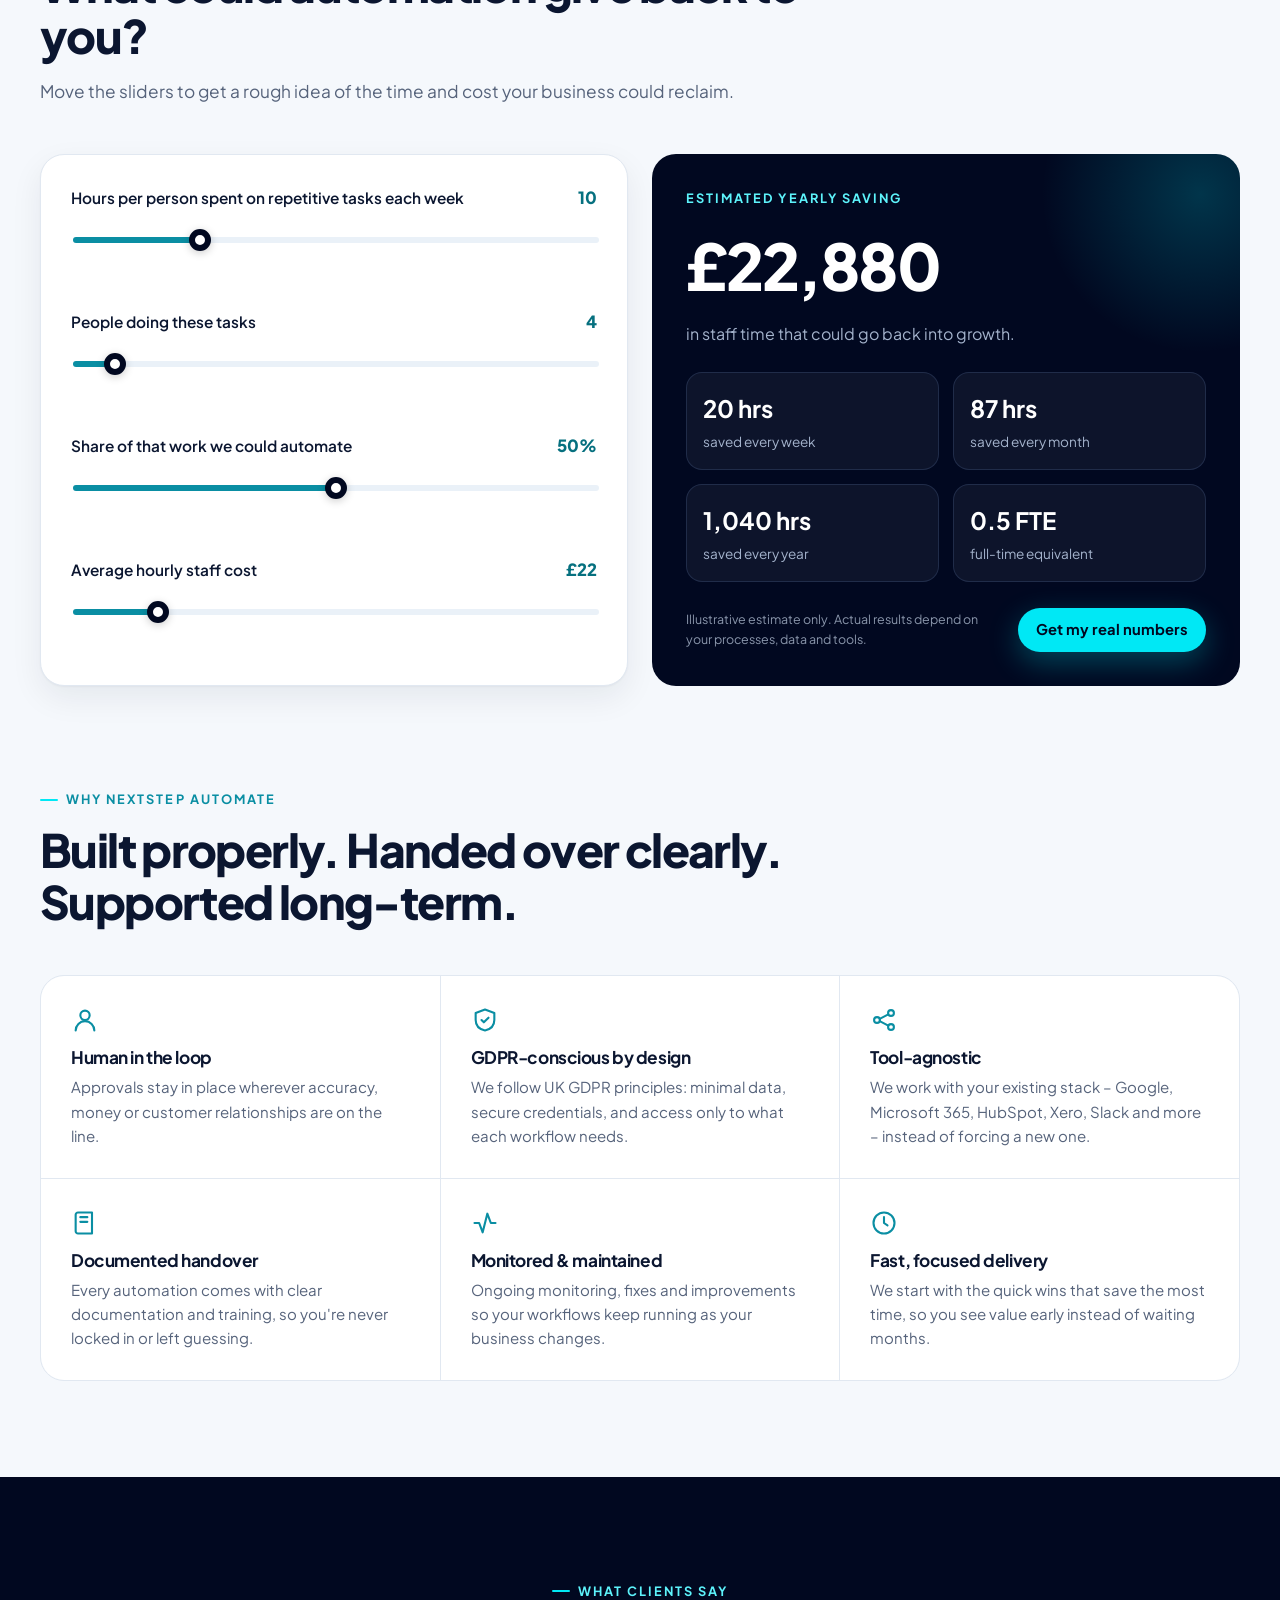
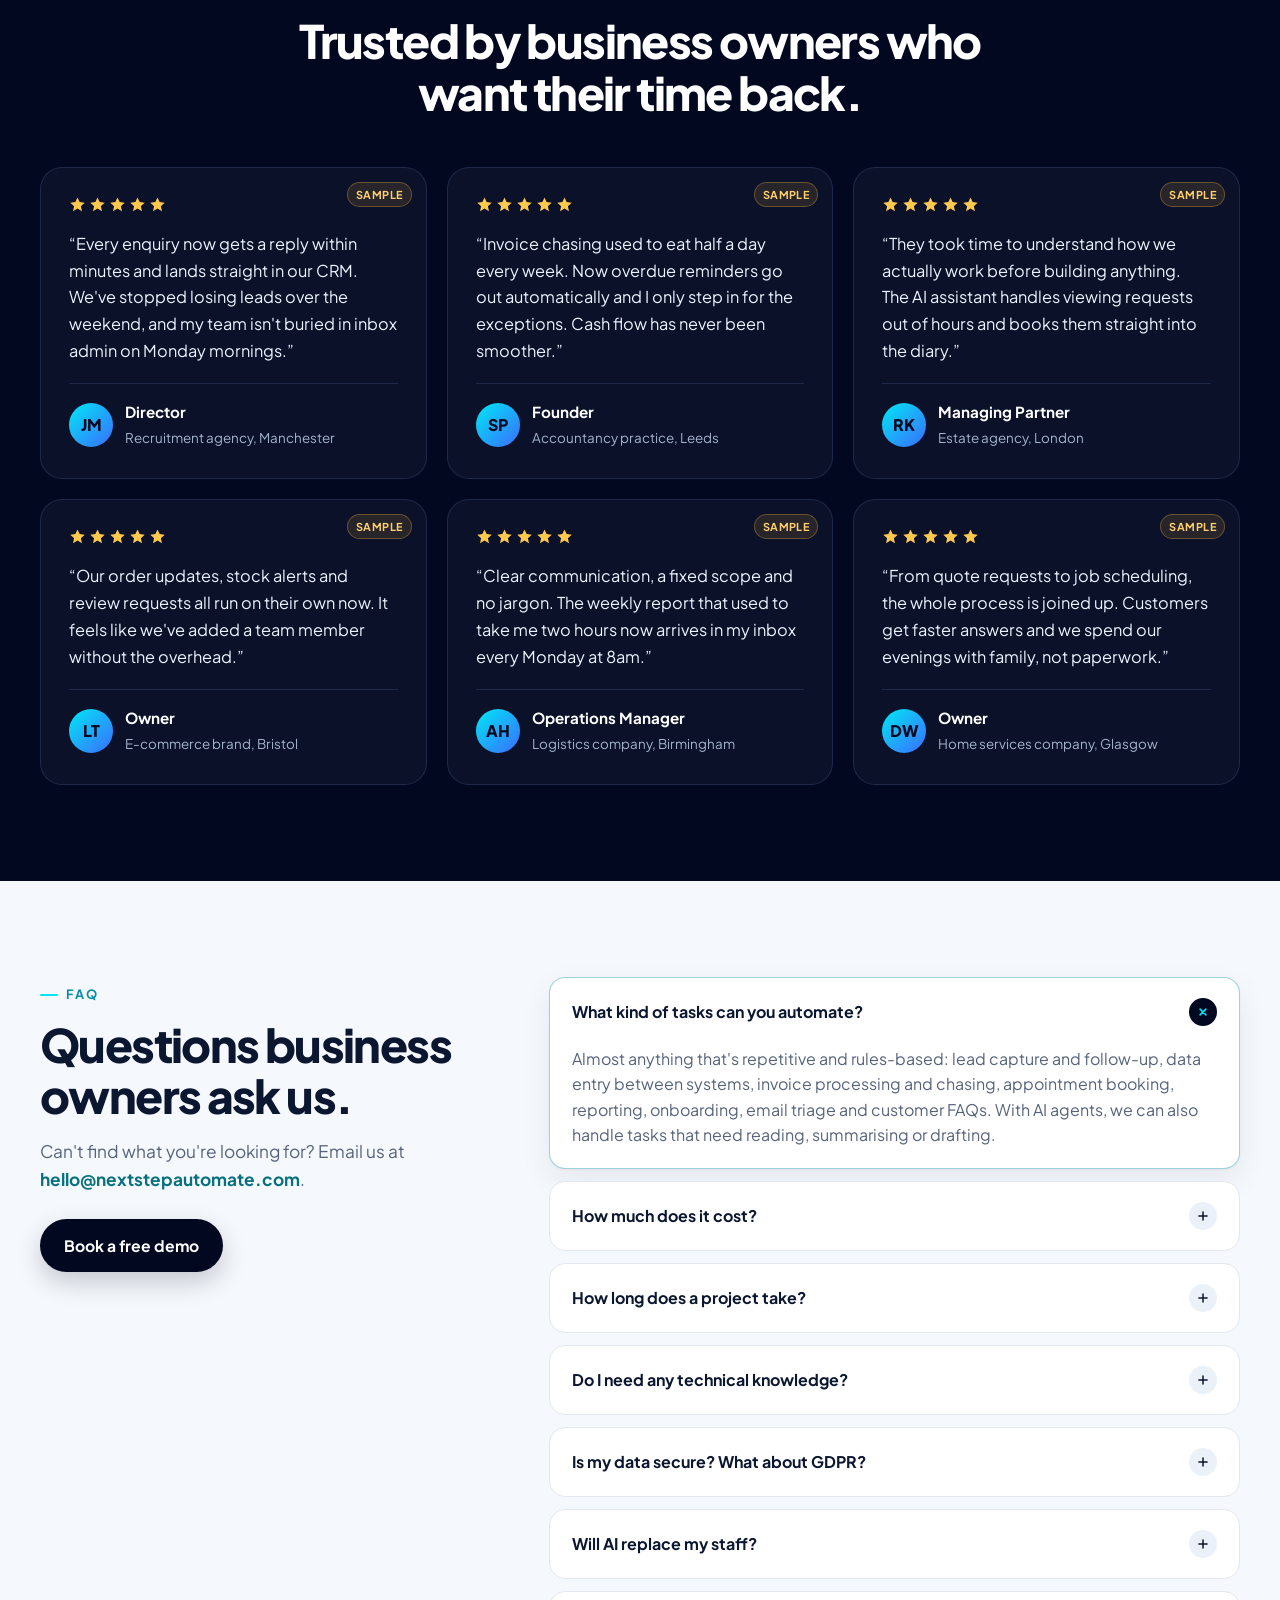
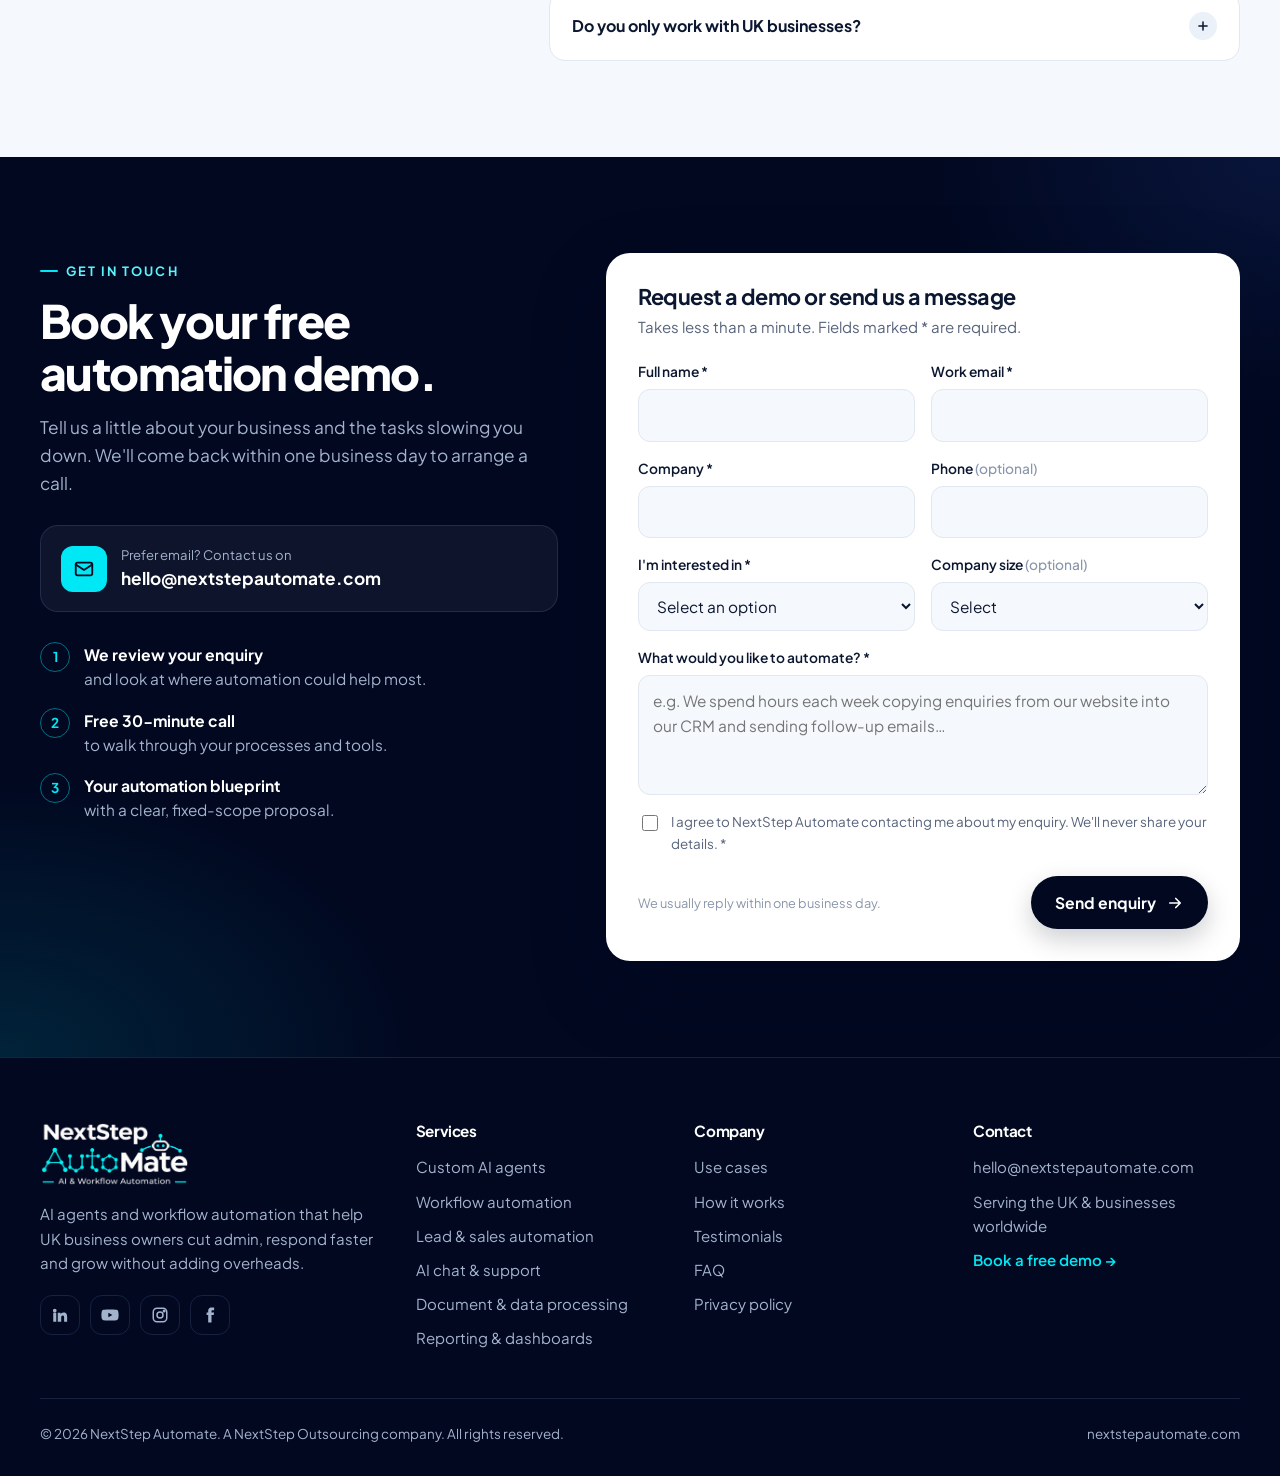
==== commit 59e93a54: "Updated website changes" ====
--- a/index.html
+++ b/index.html
@@ -16,402 +16,11 @@
 <link rel="preconnect" href="https://fonts.gstatic.com" crossorigin />
 <link href="https://fonts.googleapis.com/css2?family=Plus+Jakarta+Sans:wght@400;500;600;700;800&display=swap" rel="stylesheet" />
 <script>document.documentElement.classList.add('js');</script>
-<style>
-:root{
-  --navy-950:#010820; --navy-900:#050f2c; --navy-800:#0a1a42; --navy-700:#12285c;
-  --cyan:#00e8f5; --cyan-2:#5df3fb; --teal:#0a8ea3; --teal-ink:#06707f;
-  --ink:#0b1630; --muted:#56637b; --muted-2:#8a96ab;
-  --bg:#f5f8fc; --bg-2:#eaf1f8; --card:#ffffff; --line:#e1e8f1;
-  --on-dark:#e9f2ff; --on-dark-muted:#a4b3cc; --dark-line:rgba(130,170,230,.16);
-  --radius:22px; --radius-sm:14px;
-  --shadow:0 1px 2px rgba(11,22,48,.04),0 12px 32px rgba(11,22,48,.07);
-  --shadow-lg:0 30px 80px rgba(1,8,32,.18);
-  --container:min(1200px,calc(100vw - 40px));
-  --ease:cubic-bezier(.2,.8,.2,1);
-  --font:"Plus Jakarta Sans",ui-sans-serif,system-ui,-apple-system,"Segoe UI",Roboto,Arial,sans-serif;
-}
-*{box-sizing:border-box}
-html{scroll-behavior:smooth;scroll-padding-top:84px}
-body{margin:0;font-family:var(--font);color:var(--ink);background:var(--bg);line-height:1.6;-webkit-font-smoothing:antialiased;overflow-x:hidden}
-a{color:inherit;text-decoration:none}
-img,svg{display:block;max-width:100%}
-button,input,select,textarea{font:inherit;color:inherit}
-h1,h2,h3,h4{margin:0;line-height:1.12;letter-spacing:-.025em}
-p{margin:0}
-.container{width:var(--container);margin:0 auto}
-.sr-only{position:absolute;width:1px;height:1px;overflow:hidden;clip:rect(0 0 0 0);white-space:nowrap}
-:focus-visible{outline:2px solid var(--cyan);outline-offset:3px;border-radius:6px}
-
-/* Buttons */
-.btn{display:inline-flex;align-items:center;justify-content:center;gap:10px;border:0;border-radius:999px;padding:14px 24px;font-weight:700;font-size:.98rem;cursor:pointer;transition:transform .2s var(--ease),box-shadow .2s var(--ease),background .2s;white-space:nowrap}
-.btn:hover{transform:translateY(-2px)}
-.btn svg{width:18px;height:18px}
-.btn-cyan{background:var(--cyan);color:var(--navy-950);box-shadow:0 10px 30px rgba(0,232,245,.28)}
-.btn-cyan:hover{box-shadow:0 14px 38px rgba(0,232,245,.4)}
-.btn-ghost-dark{background:rgba(255,255,255,.06);color:#fff;border:1px solid rgba(255,255,255,.18)}
-.btn-ghost-dark:hover{background:rgba(255,255,255,.11)}
-.btn-navy{background:var(--navy-950);color:#fff;box-shadow:0 10px 26px rgba(1,8,32,.2)}
-.btn-outline{background:#fff;color:var(--ink);border:1px solid var(--line)}
-.btn-sm{padding:10px 18px;font-size:.92rem}
-
-/* Header */
-.topbar{position:sticky;top:0;z-index:80;background:rgba(1,8,32,.96);backdrop-filter:blur(14px);-webkit-backdrop-filter:blur(14px);border-bottom:1px solid rgba(255,255,255,.06)}
-.nav{display:flex;align-items:center;justify-content:space-between;gap:20px;height:76px}
-.brand img{height:58px;width:auto}
-.nav-links{display:flex;gap:28px;font-size:.95rem;font-weight:500;color:var(--on-dark-muted)}
-.nav-links a{position:relative;padding:6px 0;transition:color .2s}
-.nav-links a:hover,.nav-links a.active{color:#fff}
-.nav-links a::after{content:"";position:absolute;left:0;right:0;bottom:0;height:2px;border-radius:2px;background:var(--cyan);transform:scaleX(0);transition:transform .25s var(--ease)}
-.nav-links a:hover::after,.nav-links a.active::after{transform:scaleX(1)}
-.nav-cta{display:flex;gap:12px;align-items:center}
-.burger{display:none;width:44px;height:44px;border-radius:12px;border:1px solid rgba(255,255,255,.16);background:transparent;color:#fff;cursor:pointer;align-items:center;justify-content:center}
-.mobile-menu{display:none}
-
-/* Hero */
-.hero{position:relative;background:var(--navy-950);color:var(--on-dark);overflow:hidden;padding:72px 0 96px}
-.hero::before{content:"";position:absolute;inset:0;background:
-  radial-gradient(700px 420px at 78% 40%,rgba(0,232,245,.13),transparent 70%),
-  radial-gradient(600px 400px at 8% 0%,rgba(60,110,255,.14),transparent 70%);pointer-events:none}
-.hero-grid-bg{position:absolute;inset:0;background-image:radial-gradient(rgba(140,190,255,.12) 1px,transparent 1.4px);background-size:28px 28px;mask-image:radial-gradient(ellipse at 60% 40%,#000 25%,transparent 75%);-webkit-mask-image:radial-gradient(ellipse at 60% 40%,#000 25%,transparent 75%);pointer-events:none}
-.hero-inner{position:relative;display:grid;grid-template-columns:1.02fr .98fr;gap:40px;align-items:center}
-.eyebrow{display:inline-flex;align-items:center;gap:10px;padding:8px 14px 8px 10px;border-radius:999px;background:rgba(0,232,245,.08);border:1px solid rgba(0,232,245,.22);color:var(--cyan-2);font-size:.86rem;font-weight:600}
-.eyebrow .pulse{width:8px;height:8px;border-radius:50%;background:var(--cyan);box-shadow:0 0 0 0 rgba(0,232,245,.6);animation:pulse 2.2s infinite}
-@keyframes pulse{0%{box-shadow:0 0 0 0 rgba(0,232,245,.55)}70%{box-shadow:0 0 0 10px rgba(0,232,245,0)}100%{box-shadow:0 0 0 0 rgba(0,232,245,0)}}
-.hero h1{font-size:clamp(2.6rem,5.4vw,4.4rem);font-weight:800;letter-spacing:-.04em;margin:22px 0 20px;color:#fff}
-.hero h1 .hl{color:var(--cyan);position:relative;white-space:nowrap}
-.hero .lead{font-size:clamp(1.05rem,1.4vw,1.2rem);color:var(--on-dark-muted);max-width:56ch}
-.hero-actions{display:flex;flex-wrap:wrap;gap:14px;margin-top:32px}
-.hero-points{display:flex;flex-wrap:wrap;gap:12px 26px;margin-top:34px;color:var(--on-dark-muted);font-size:.93rem}
-.hero-points span{display:inline-flex;align-items:center;gap:8px}
-.hero-points svg{width:18px;height:18px;color:var(--cyan);flex:none}
-
-/* Hero hub */
-.hub{position:relative;width:100%;max-width:560px;aspect-ratio:1;margin:0 0 44px auto}
-.hub-ring{position:absolute;inset:9%;border-radius:50%;border:1px dashed rgba(0,232,245,.18)}
-.hub-ring.r2{inset:24%;border-style:solid;border-color:rgba(0,232,245,.10)}
-.hub-glow{position:absolute;left:50%;top:50%;width:46%;aspect-ratio:1;transform:translate(-50%,-50%);border-radius:50%;background:radial-gradient(circle,rgba(0,232,245,.22),rgba(0,232,245,0) 68%)}
-.hub-lines{position:absolute;inset:0;width:100%;height:100%;overflow:visible}
-.hub-lines line{stroke:rgba(0,232,245,.38);stroke-width:1.3}
-.hub-lines circle{fill:var(--cyan);filter:drop-shadow(0 0 4px var(--cyan))}
-.hub-node{position:absolute;left:0;top:0;width:62px;height:62px;margin:-31px 0 0 -31px;border-radius:18px;background:#fff;display:grid;place-items:center;box-shadow:0 10px 26px rgba(0,0,0,.35),0 0 0 1px rgba(255,255,255,.6),0 0 0 6px rgba(0,232,245,.06);will-change:transform;transition:box-shadow .3s}
-.hub-node img{width:34px;height:34px}
-.hub-node.ping{box-shadow:0 10px 26px rgba(0,0,0,.35),0 0 0 1px rgba(255,255,255,.6),0 0 0 7px rgba(0,232,245,.28)}
-.hub-nova{position:absolute;left:50%;top:50%;width:30%;transform:translate(-50%,-54%);z-index:3}
-.hub-caption{position:absolute;left:50%;top:calc(100% + 6px);transform:translateX(-50%);display:flex;align-items:center;gap:10px;white-space:nowrap;padding:10px 16px;border-radius:999px;background:rgba(5,15,44,.85);border:1px solid var(--dark-line);font-size:.86rem;color:var(--on-dark-muted);backdrop-filter:blur(8px)}
-.hub-caption b{color:#fff;font-weight:600}
-.hub-caption .dot{width:8px;height:8px;border-radius:50%;background:#2ee59d;box-shadow:0 0 10px #2ee59d}
-
-/* Nova robot animation */
-.nova svg{overflow:visible;width:100%;height:auto}
-.nova .float{animation:novaFloat 3.4s ease-in-out infinite}
-.nova .antenna-ball{animation:beacon 2.4s ease-in-out infinite}
-.nova .eyes{transition:transform .25s ease-out}
-.nova .lids{transform-box:fill-box;transform-origin:center;animation:blink 5s infinite}
-.nova .arm-l{transform-box:fill-box;transform-origin:100% 0;animation:armL 3.4s ease-in-out infinite}
-.nova .arm-r{transform-box:fill-box;transform-origin:0 0;animation:armR 3.4s ease-in-out infinite}
-.nova .shadow{animation:shadowPulse 3.4s ease-in-out infinite;transform-box:fill-box;transform-origin:center}
-.nova .chest{animation:beacon 1.8s ease-in-out infinite}
-@keyframes novaFloat{0%,100%{transform:translateY(0)}50%{transform:translateY(-8px)}}
-@keyframes shadowPulse{0%,100%{transform:scale(1);opacity:.55}50%{transform:scale(.82);opacity:.3}}
-@keyframes beacon{0%,100%{opacity:.75}50%{opacity:1;filter:drop-shadow(0 0 6px #00e8f5)}}
-@keyframes blink{0%,46%,52%,100%{transform:scaleY(1)}49%{transform:scaleY(.1)}}
-@keyframes armL{0%,100%{transform:rotate(0)}50%{transform:rotate(8deg)}}
-@keyframes armR{0%,100%{transform:rotate(0)}50%{transform:rotate(-8deg)}}
-.nova.waving .arm-r{animation:wave .9s ease-in-out 2}
-@keyframes wave{0%,100%{transform:rotate(0)}30%{transform:rotate(-38deg)}65%{transform:rotate(-12deg)}}
-
-/* Integrations strip */
-.integrations{background:var(--navy-900);border-top:1px solid var(--dark-line);border-bottom:1px solid var(--dark-line);padding:26px 0}
-.integrations .container{display:flex;align-items:center;gap:28px}
-.integrations p{flex:none;color:var(--on-dark-muted);font-size:.9rem;font-weight:500;max-width:200px;line-height:1.4}
-.marquee{flex:1;overflow:hidden;mask-image:linear-gradient(90deg,transparent,#000 8%,#000 92%,transparent);-webkit-mask-image:linear-gradient(90deg,transparent,#000 8%,#000 92%,transparent)}
-.marquee-track{display:flex;gap:18px;width:max-content;animation:marquee 38s linear infinite}
-.marquee:hover .marquee-track{animation-play-state:paused}
-@keyframes marquee{to{transform:translateX(-50%)}}
-.logo-tile{width:56px;height:56px;border-radius:16px;background:#fff;display:grid;place-items:center;flex:none;box-shadow:0 6px 16px rgba(0,0,0,.25)}
-.logo-tile img{width:32px;height:32px}
-
-/* Sections */
-section{padding:96px 0}
-.section-head{max-width:760px;margin-bottom:48px}
-.section-head.center{margin-left:auto;margin-right:auto;text-align:center}
-.kicker{display:inline-flex;align-items:center;gap:8px;color:var(--teal);font-weight:700;font-size:.8rem;letter-spacing:.16em;text-transform:uppercase;margin-bottom:14px}
-.kicker::before{content:"";width:18px;height:2px;border-radius:2px;background:var(--cyan)}
-.section-head h2{font-size:clamp(2rem,3.6vw,3rem);font-weight:800;letter-spacing:-.035em}
-.section-head p{margin-top:16px;color:var(--muted);font-size:1.08rem}
-.dark{background:var(--navy-950);color:var(--on-dark)}
-.dark .section-head h2{color:#fff}
-.dark .section-head p{color:var(--on-dark-muted)}
-.dark .kicker{color:var(--cyan-2)}
-
-/* Problem */
-.pain-grid{display:grid;grid-template-columns:repeat(3,1fr);gap:20px}
-.pain{background:var(--card);border:1px solid var(--line);border-radius:var(--radius);padding:28px;box-shadow:var(--shadow)}
-.pain .num{font-size:2.4rem;font-weight:800;letter-spacing:-.04em;color:var(--navy-950)}
-.pain .num span{color:var(--teal)}
-.pain h3{font-size:1.15rem;margin:8px 0 8px}
-.pain p{color:var(--muted);font-size:.97rem}
-
-/* Services */
-.services-grid{display:grid;grid-template-columns:repeat(3,1fr);gap:20px}
-.service{position:relative;background:var(--card);border:1px solid var(--line);border-radius:var(--radius);padding:30px;box-shadow:var(--shadow);transition:transform .3s var(--ease),box-shadow .3s var(--ease),border-color .3s;overflow:hidden}
-.service:hover{transform:translateY(-4px);box-shadow:0 24px 50px rgba(11,22,48,.1);border-color:rgba(10,142,163,.35)}
-.service::after{content:"";position:absolute;left:0;top:0;height:3px;width:100%;background:linear-gradient(90deg,var(--cyan),transparent);transform:scaleX(0);transform-origin:left;transition:transform .4s var(--ease)}
-.service:hover::after{transform:scaleX(1)}
-.service .ico{width:52px;height:52px;border-radius:14px;background:var(--navy-950);display:grid;place-items:center;margin-bottom:20px}
-.service .ico svg{width:26px;height:26px;color:var(--cyan)}
-.service h3{font-size:1.2rem;margin-bottom:10px}
-.service p{color:var(--muted);font-size:.97rem}
-.service ul{list-style:none;padding:0;margin:16px 0 0;display:grid;gap:8px;font-size:.92rem;color:var(--ink)}
-.service li{display:flex;gap:10px;align-items:flex-start}
-.service li::before{content:"";flex:none;width:6px;height:6px;margin-top:9px;border-radius:50%;background:var(--teal)}
-
-/* Demo */
-.demo-wrap{display:grid;grid-template-columns:300px 1fr;gap:24px;align-items:start}
-.demo-tabs{display:flex;flex-direction:column;gap:8px}
-.demo-tab{text-align:left;border:1px solid var(--dark-line);background:rgba(255,255,255,.03);color:var(--on-dark-muted);padding:14px 16px;border-radius:14px;cursor:pointer;display:flex;gap:12px;align-items:center;transition:background .2s,border-color .2s,color .2s}
-.demo-tab:hover{background:rgba(255,255,255,.06);color:#fff}
-.demo-tab.active{background:rgba(0,232,245,.09);border-color:rgba(0,232,245,.4);color:#fff}
-.demo-tab .t-ico{width:36px;height:36px;border-radius:10px;background:rgba(0,232,245,.1);display:grid;place-items:center;flex:none}
-.demo-tab .t-ico svg{width:18px;height:18px;color:var(--cyan)}
-.demo-tab b{display:block;font-size:.97rem;font-weight:600}
-.demo-tab small{display:block;font-size:.8rem;opacity:.75}
-.demo-panel{background:var(--navy-900);border:1px solid var(--dark-line);border-radius:24px;padding:26px;box-shadow:var(--shadow-lg)}
-.demo-top{display:flex;justify-content:space-between;align-items:center;gap:16px;margin-bottom:22px;flex-wrap:wrap}
-.demo-top h3{color:#fff;font-size:1.25rem}
-.demo-top p{color:var(--on-dark-muted);font-size:.92rem;margin-top:4px}
-.flow{display:flex;align-items:stretch;gap:0;overflow-x:auto;padding:6px 2px 10px}
-.flow-step{flex:1;min-width:128px;display:flex;flex-direction:column;align-items:center;text-align:center;gap:10px;position:relative}
-.flow-step .chip{width:64px;height:64px;border-radius:18px;background:#fff;display:grid;place-items:center;position:relative;transition:box-shadow .35s,transform .35s;box-shadow:0 0 0 1px rgba(255,255,255,.1)}
-.flow-step .chip img,.flow-step .chip svg{width:32px;height:32px}
-.flow-step .chip.nsa{background:var(--navy-950);border:1px solid rgba(0,232,245,.5)}
-.flow-step .chip.nsa svg{color:var(--cyan)}
-.flow-step .label{color:#fff;font-weight:600;font-size:.9rem;line-height:1.3}
-.flow-step .desc{color:var(--on-dark-muted);font-size:.78rem;line-height:1.4;max-width:150px}
-.flow-step .check{position:absolute;right:-6px;top:-6px;width:22px;height:22px;border-radius:50%;background:#2ee59d;color:var(--navy-950);display:grid;place-items:center;transform:scale(0);transition:transform .3s var(--ease)}
-.flow-step .check svg{width:13px;height:13px}
-.flow-step.active .chip{box-shadow:0 0 0 3px var(--cyan),0 0 26px rgba(0,232,245,.55);transform:translateY(-3px)}
-.flow-step.done .check{transform:scale(1)}
-.flow-link{flex:0 0 36px;align-self:flex-start;margin-top:31px;height:2px;background:rgba(130,170,230,.2);position:relative;overflow:hidden;border-radius:2px}
-.flow-link::after{content:"";position:absolute;inset:0;background:var(--cyan);transform:scaleX(0);transform-origin:left;transition:transform .45s linear}
-.flow-link.lit::after{transform:scaleX(1)}
-.console{margin-top:22px;background:var(--navy-950);border:1px solid var(--dark-line);border-radius:16px;padding:16px 18px;font-family:ui-monospace,SFMono-Regular,Menlo,Consolas,monospace;font-size:.84rem;color:#bfe9ff;min-height:150px}
-.console .row{opacity:0;transform:translateY(4px);transition:.3s;display:flex;gap:12px}
-.console .row.show{opacity:1;transform:none}
-.console .ts{color:#5f7499;flex:none}
-.console .ok{color:#2ee59d}
-.console .idle{color:var(--on-dark-muted)}
-.demo-result{display:grid;grid-template-columns:repeat(3,1fr);gap:12px;margin-top:16px}
-.demo-result div{background:rgba(255,255,255,.04);border:1px solid var(--dark-line);border-radius:14px;padding:12px 14px}
-.demo-result b{display:block;color:#fff;font-size:1.05rem}
-.demo-result span{color:var(--on-dark-muted);font-size:.8rem}
-.demo-note{margin-top:14px;color:var(--muted-2);font-size:.8rem}
-
-/* Process */
-.steps{display:grid;grid-template-columns:repeat(4,1fr);gap:20px;position:relative}
-.steps::before{content:"";position:absolute;left:6%;right:6%;top:34px;height:2px;background:repeating-linear-gradient(90deg,var(--teal) 0 8px,transparent 8px 16px);opacity:.35}
-.step{position:relative;background:var(--card);border:1px solid var(--line);border-radius:var(--radius);padding:26px;box-shadow:var(--shadow)}
-.step .n{width:44px;height:44px;border-radius:50%;background:var(--navy-950);color:var(--cyan);display:grid;place-items:center;font-weight:800;margin-bottom:18px;box-shadow:0 0 0 6px var(--bg)}
-.step h3{font-size:1.12rem;margin-bottom:8px}
-.step p{color:var(--muted);font-size:.95rem}
-.step .meta{margin-top:14px;font-size:.82rem;font-weight:600;color:var(--teal-ink)}
-
-/* Calculator */
-.calc{display:grid;grid-template-columns:1fr 1fr;gap:24px;align-items:stretch}
-.calc-controls{background:var(--card);border:1px solid var(--line);border-radius:24px;padding:30px;box-shadow:var(--shadow);display:grid;gap:26px}
-.range label{display:flex;justify-content:space-between;align-items:baseline;font-weight:600;font-size:.96rem;margin-bottom:12px}
-.range label output{font-weight:800;color:var(--teal-ink);font-size:1.05rem}
-input[type=range]{width:100%;-webkit-appearance:none;appearance:none;height:6px;border-radius:6px;background:linear-gradient(90deg,var(--teal) var(--p,50%),var(--bg-2) var(--p,50%));outline:none}
-input[type=range]::-webkit-slider-thumb{-webkit-appearance:none;width:22px;height:22px;border-radius:50%;background:#fff;border:6px solid var(--navy-950);cursor:pointer;box-shadow:0 2px 8px rgba(0,0,0,.2)}
-input[type=range]::-moz-range-thumb{width:12px;height:12px;border-radius:50%;background:#fff;border:6px solid var(--navy-950);cursor:pointer}
-.calc-board{background:var(--navy-950);color:var(--on-dark);border-radius:24px;padding:34px;position:relative;overflow:hidden;display:flex;flex-direction:column;justify-content:space-between}
-.calc-board::before{content:"";position:absolute;right:-120px;top:-120px;width:320px;height:320px;border-radius:50%;background:radial-gradient(circle,rgba(0,232,245,.2),transparent 70%)}
-.calc-board .lbl{color:var(--cyan-2);font-size:.8rem;letter-spacing:.16em;text-transform:uppercase;font-weight:700}
-.calc-board .big{font-size:clamp(2.8rem,5vw,4.2rem);font-weight:800;letter-spacing:-.04em;color:#fff;margin:6px 0 4px}
-.calc-board .sub{color:var(--on-dark-muted)}
-.calc-stats{display:grid;grid-template-columns:repeat(2,1fr);gap:14px;margin:26px 0}
-.calc-stats div{background:rgba(255,255,255,.05);border:1px solid var(--dark-line);border-radius:16px;padding:16px}
-.calc-stats b{display:block;font-size:1.5rem;color:#fff}
-.calc-stats span{color:var(--on-dark-muted);font-size:.85rem}
-.calc-foot{display:flex;justify-content:space-between;align-items:center;gap:16px;flex-wrap:wrap}
-.calc-foot small{color:var(--muted-2);font-size:.78rem;max-width:34ch}
-
-/* Why */
-.why-grid{display:grid;grid-template-columns:repeat(3,1fr);gap:1px;background:var(--line);border:1px solid var(--line);border-radius:24px;overflow:hidden}
-.why{background:var(--card);padding:30px}
-.why svg{width:28px;height:28px;color:var(--teal);margin-bottom:14px}
-.why h3{font-size:1.08rem;margin-bottom:8px}
-.why p{color:var(--muted);font-size:.94rem}
-
-/* Testimonials */
-.t-grid{display:grid;grid-template-columns:repeat(3,1fr);gap:20px}
-.t-card{background:rgba(255,255,255,.04);border:1px solid var(--dark-line);border-radius:var(--radius);padding:28px;display:flex;flex-direction:column;gap:18px;position:relative}
-.t-card .stars{display:flex;gap:3px;color:#ffc94d}
-.t-card .stars svg{width:17px;height:17px}
-.t-card blockquote{margin:0;color:#eaf3ff;font-size:1.02rem;line-height:1.65;flex:1}
-.t-card .who{display:flex;align-items:center;gap:12px;padding-top:16px;border-top:1px solid var(--dark-line)}
-.t-card .av{width:44px;height:44px;border-radius:50%;background:linear-gradient(135deg,var(--cyan),#3b6dff);color:var(--navy-950);font-weight:800;display:grid;place-items:center;flex:none}
-.t-card .who b{display:block;color:#fff;font-size:.95rem}
-.t-card .who span{color:var(--on-dark-muted);font-size:.84rem}
-.t-card .flag{position:absolute;top:14px;right:14px;font-size:.68rem;font-weight:700;letter-spacing:.04em;text-transform:uppercase;color:#ffcf6e;background:rgba(255,190,60,.12);border:1px solid rgba(255,190,60,.3);padding:3px 8px;border-radius:999px}
-
-/* FAQ */
-.faq-wrap{display:grid;grid-template-columns:.8fr 1.2fr;gap:48px;align-items:start}
-.faq-list{display:grid;gap:12px}
-.faq{background:var(--card);border:1px solid var(--line);border-radius:16px;overflow:hidden;transition:border-color .2s}
-.faq[open]{border-color:rgba(10,142,163,.4);box-shadow:var(--shadow)}
-.faq summary{list-style:none;cursor:pointer;padding:20px 22px;font-weight:700;display:flex;justify-content:space-between;align-items:center;gap:16px}
-.faq summary::-webkit-details-marker{display:none}
-.faq summary .pm{width:28px;height:28px;border-radius:50%;background:var(--bg-2);display:grid;place-items:center;flex:none;transition:transform .3s,background .2s}
-.faq summary .pm svg{width:14px;height:14px}
-.faq[open] summary .pm{transform:rotate(45deg);background:var(--navy-950);color:var(--cyan)}
-.faq .ans{padding:0 22px 20px;color:var(--muted)}
-
-/* Contact */
-.contact{background:var(--navy-950);color:var(--on-dark);position:relative;overflow:hidden}
-.contact::before{content:"";position:absolute;inset:0;background:radial-gradient(600px 400px at 0% 100%,rgba(0,232,245,.12),transparent 70%),radial-gradient(500px 360px at 100% 0%,rgba(60,110,255,.12),transparent 70%)}
-.contact-grid{position:relative;display:grid;grid-template-columns:.9fr 1.1fr;gap:48px;align-items:start}
-.contact h2{color:#fff;font-size:clamp(2rem,3.6vw,3rem);font-weight:800;letter-spacing:-.035em}
-.contact .intro{color:var(--on-dark-muted);font-size:1.08rem;margin-top:16px}
-.contact-email{display:flex;align-items:center;gap:14px;margin-top:28px;padding:18px 20px;border-radius:18px;background:rgba(255,255,255,.05);border:1px solid var(--dark-line);transition:border-color .2s,background .2s}
-.contact-email:hover{border-color:rgba(0,232,245,.5);background:rgba(0,232,245,.06)}
-.contact-email .ei{width:46px;height:46px;border-radius:12px;background:var(--cyan);color:var(--navy-950);display:grid;place-items:center;flex:none}
-.contact-email .ei svg{width:22px;height:22px}
-.contact-email small{display:block;color:var(--on-dark-muted);font-size:.82rem}
-.contact-email b{color:#fff;font-size:1.08rem}
-.next-steps{list-style:none;padding:0;margin:30px 0 0;display:grid;gap:16px}
-.next-steps li{display:flex;gap:14px;color:var(--on-dark-muted);font-size:.96rem}
-.next-steps li b{color:#fff;display:block;font-size:.98rem}
-.next-steps .n{width:30px;height:30px;border-radius:50%;border:1px solid rgba(0,232,245,.45);color:var(--cyan);display:grid;place-items:center;font-weight:700;font-size:.85rem;flex:none}
-.form{background:#fff;color:var(--ink);border-radius:24px;padding:32px;box-shadow:var(--shadow-lg)}
-.form h3{font-size:1.35rem}
-.form-body > p{color:var(--muted);font-size:.94rem;margin:6px 0 22px}
-.fields{display:grid;grid-template-columns:1fr 1fr;gap:16px}
-.field{display:flex;flex-direction:column;gap:6px}
-.field.full{grid-column:1/-1}
-.field label{font-size:.86rem;font-weight:600}
-.field label .opt{color:var(--muted-2);font-weight:500}
-.field input,.field select,.field textarea{width:100%;border:1px solid var(--line);background:var(--bg);border-radius:12px;padding:13px 14px;font-size:.96rem;transition:border-color .2s,box-shadow .2s,background .2s}
-.field textarea{min-height:120px;resize:vertical}
-.field input:focus,.field select:focus,.field textarea:focus{outline:none;border-color:var(--teal);background:#fff;box-shadow:0 0 0 4px rgba(10,142,163,.12)}
-.field.invalid input,.field.invalid textarea,.field.invalid select{border-color:#e5484d}
-.field .err{font-size:.78rem;color:#c62f34;display:none}
-.field.invalid .err{display:block}
-.consent{display:flex;gap:10px;align-items:flex-start;font-size:.84rem;color:var(--muted);grid-column:1/-1}
-.consent input{margin-top:4px;accent-color:var(--teal);width:16px;height:16px;flex:none}
-.form-foot{display:flex;justify-content:space-between;align-items:center;gap:16px;margin-top:22px;flex-wrap:wrap}
-.form-foot small{color:var(--muted-2);font-size:.8rem}
-.form-success{display:none;text-align:center;padding:40px 10px}
-.form-success .tick{width:64px;height:64px;border-radius:50%;background:rgba(46,229,157,.15);color:#13a86f;display:grid;place-items:center;margin:0 auto 16px}
-.form-success .tick svg{width:30px;height:30px}
-.form-success h3{margin-bottom:8px}
-.form-success p{color:var(--muted)}
-.form.sent .form-body{display:none}
-.form.sent .form-success{display:block}
-
-/* Footer */
-footer{background:var(--navy-950);color:var(--on-dark-muted);border-top:1px solid var(--dark-line);padding:64px 0 32px;font-size:.94rem}
-.foot-grid{display:grid;grid-template-columns:1.4fr 1fr 1fr 1.1fr;gap:36px}
-.foot-brand img{height:64px;width:auto;margin-bottom:16px}
-.foot-brand p{max-width:36ch}
-footer h4{color:#fff;font-size:.95rem;margin-bottom:16px}
-footer ul{list-style:none;margin:0;padding:0;display:grid;gap:10px}
-footer a:hover{color:var(--cyan)}
-.socials{display:flex;gap:10px;margin-top:20px}
-.socials a{width:40px;height:40px;border-radius:12px;border:1px solid var(--dark-line);display:grid;place-items:center;transition:border-color .2s,background .2s,color .2s}
-.socials a:hover{border-color:var(--cyan);background:rgba(0,232,245,.08)}
-.socials svg{width:18px;height:18px}
-.foot-bottom{display:flex;justify-content:space-between;gap:16px;flex-wrap:wrap;margin-top:48px;padding-top:24px;border-top:1px solid var(--dark-line);font-size:.84rem}
-
-/* Floating Nova companion + ambient logos */
-#ambient{position:fixed;inset:0;pointer-events:none;z-index:60;opacity:0;transition:opacity .6s ease}
-#ambient.on{opacity:1}
-#ambient svg{position:absolute;inset:0;width:100%;height:100%}
-#ambient line{stroke:var(--teal);stroke-width:1.2;stroke-dasharray:4 6}
-#ambient circle{fill:var(--cyan);filter:drop-shadow(0 0 3px var(--cyan))}
-.sat{position:fixed;left:0;top:0;width:54px;height:54px;border-radius:16px;background:#fff;display:grid;place-items:center;box-shadow:0 10px 26px rgba(11,22,48,.14),0 0 0 1px rgba(11,22,48,.05);opacity:0;transition:opacity .6s ease;will-change:transform}
-.sat.on{opacity:.95}
-.sat img{width:30px;height:30px}
-#novaFloat{position:fixed;left:0;top:0;width:92px;z-index:90;cursor:pointer;opacity:0;pointer-events:none;transition:opacity .45s ease;will-change:transform;-webkit-tap-highlight-color:transparent}
-#novaFloat.on{opacity:1;pointer-events:auto}
-#novaFloat .nova{filter:drop-shadow(0 14px 18px rgba(1,8,32,.28))}
-#novaFloat .badge{position:absolute;top:-2px;right:-2px;width:14px;height:14px;border-radius:50%;background:#2ee59d;border:2px solid #fff}
-.nova-panel{position:fixed;right:24px;bottom:132px;width:320px;max-width:calc(100vw - 32px);background:#fff;border-radius:20px;box-shadow:0 30px 70px rgba(1,8,32,.25);border:1px solid var(--line);z-index:95;overflow:hidden;opacity:0;transform:translateY(12px) scale(.98);pointer-events:none;transition:opacity .25s,transform .25s var(--ease)}
-.nova-panel.open{opacity:1;transform:none;pointer-events:auto}
-.nova-panel header{background:var(--navy-950);color:#fff;padding:16px 18px;display:flex;align-items:center;gap:12px}
-.nova-panel header .mini{width:38px;height:38px;flex:none}
-.nova-panel header b{display:block;font-size:.98rem}
-.nova-panel header span{font-size:.78rem;color:var(--on-dark-muted);display:flex;align-items:center;gap:6px}
-.nova-panel header span::before{content:"";width:7px;height:7px;border-radius:50%;background:#2ee59d}
-.nova-panel .close{margin-left:auto;background:transparent;border:0;color:#fff;cursor:pointer;width:32px;height:32px;border-radius:8px;display:grid;place-items:center}
-.nova-panel .close:hover{background:rgba(255,255,255,.1)}
-.nova-panel .msg{margin:16px 18px 0;padding:12px 14px;border-radius:14px 14px 14px 4px;background:var(--bg-2);font-size:.92rem}
-.nova-panel .acts{display:grid;gap:8px;padding:14px 18px 18px}
-.nova-panel .acts a{display:flex;justify-content:space-between;align-items:center;padding:11px 14px;border-radius:12px;border:1px solid var(--line);font-weight:600;font-size:.9rem;transition:border-color .2s,background .2s}
-.nova-panel .acts a:hover{border-color:var(--teal);background:rgba(10,142,163,.05)}
-.nova-panel .acts a.primary{background:var(--navy-950);color:#fff;border-color:var(--navy-950)}
-.nova-panel .acts a.primary:hover{background:var(--navy-800)}
-
-/* Reveal */
-.js .reveal{opacity:0;transform:translateY(22px);transition:opacity .7s var(--ease),transform .7s var(--ease)}
-.js .reveal.show{opacity:1;transform:none}
-.js .reveal.d1{transition-delay:.08s}.js .reveal.d2{transition-delay:.16s}.js .reveal.d3{transition-delay:.24s}
-
-/* Responsive */
-@media (max-width:1100px){
-  .nav-links{gap:20px;font-size:.9rem}
-  .hero-inner{grid-template-columns:1fr}
-  .hub{margin:10px auto 0;max-width:520px}
-  .services-grid,.pain-grid,.t-grid,.why-grid{grid-template-columns:repeat(2,1fr)}
-  .steps{grid-template-columns:repeat(2,1fr)}
-  .steps::before{display:none}
-  .demo-wrap{grid-template-columns:1fr}
-  .demo-tabs{flex-direction:row;overflow-x:auto;padding-bottom:4px}
-  .demo-tab{flex:none}
-  .calc,.faq-wrap,.contact-grid{grid-template-columns:1fr}
-  .foot-grid{grid-template-columns:1fr 1fr}
-}
-@media (max-width:900px){
-  .nav-links,.nav-cta .btn{display:none}
-  .burger{display:inline-flex}
-  .mobile-menu{position:absolute;left:0;right:0;top:100%;background:var(--navy-950);border-bottom:1px solid var(--dark-line);padding:12px 20px 22px;flex-direction:column;gap:4px}
-  .mobile-menu.open{display:flex}
-  .mobile-menu a{padding:12px 4px;color:var(--on-dark);border-bottom:1px solid rgba(255,255,255,.06);font-weight:500}
-  .mobile-menu .btn{margin-top:12px}
-  .integrations .container{flex-direction:column;align-items:flex-start;gap:14px}
-  .integrations p{max-width:none}
-  .marquee{width:100%}
-}
-@media (max-width:640px){
-  section{padding:68px 0}
-  .hero{padding:44px 0 64px}
-  .brand img{height:44px}
-  .nav{height:66px}
-  .services-grid,.pain-grid,.t-grid,.why-grid,.steps,.fields,.demo-result,.calc-stats{grid-template-columns:1fr}
-  .hub-node{width:46px;height:46px;margin:-23px 0 0 -23px;border-radius:13px}
-  .hub-node img{width:26px;height:26px}
-  .hub-caption{font-size:.76rem;padding:8px 12px}
-  .form{padding:24px}
-  .foot-grid{grid-template-columns:1fr}
-  .flow{flex-direction:column;align-items:stretch}
-  .flow-step{flex-direction:row;text-align:left;min-width:0}
-  .flow-step .chip{flex:none;width:54px;height:54px}
-  .flow-step .desc{max-width:none}
-  .flow-link{flex:0 0 22px;width:2px;height:22px;margin:0 0 0 26px;align-self:auto}
-  .flow-link::after{transform:scaleY(0);transform-origin:top}
-  .flow-link.lit::after{transform:scaleY(1)}
-  #novaFloat{width:66px}
-  .nova-panel{right:16px;bottom:100px}
-}
-@media (prefers-reduced-motion:reduce){
-  *,*::before,*::after{animation-duration:.01ms!important;animation-iteration-count:1!important;transition-duration:.01ms!important;scroll-behavior:auto!important}
-  #ambient{display:none}
-}
-</style>
+<link rel="stylesheet" href="assets/site.css" />
 </head>
-<body>
-
-<!-- Reusable Nova (AI agent) graphic, styled to match the robot in the NextStep Automate logo -->
+<body data-page="home">
+
+<!-- Reusable Nova (AI agent) graphic -->
 <template id="novaTpl">
   <div class="nova" aria-hidden="true">
     <svg viewBox="0 0 200 236">
@@ -420,20 +29,15 @@
       </defs>
       <ellipse class="shadow" cx="100" cy="226" rx="44" ry="7" fill="rgba(0,232,245,.35)"/>
       <g class="float">
-        <!-- arms: connector lines ending in nodes, like the dotted network letters in the logo -->
         <g class="arm-l"><path d="M64 168 Q40 172 32 196" stroke="#00e8f5" stroke-width="7" stroke-linecap="round" fill="none"/><circle cx="31" cy="199" r="9" fill="#00e8f5"/></g>
         <g class="arm-r"><path d="M136 168 Q160 172 168 196" stroke="#00e8f5" stroke-width="7" stroke-linecap="round" fill="none"/><circle cx="169" cy="199" r="9" fill="#00e8f5"/></g>
-        <!-- body -->
         <rect x="62" y="146" width="76" height="62" rx="26" fill="url(#__ID__shine)"/>
         <circle cx="100" cy="177" r="13" fill="#010820"/>
         <circle class="chest" cx="100" cy="177" r="6" fill="#00e8f5"/>
-        <!-- antenna -->
         <path d="M100 46V22" stroke="#00e8f5" stroke-width="7" stroke-linecap="round"/>
         <circle class="antenna-ball" cx="100" cy="16" r="11" fill="#00e8f5"/>
-        <!-- ears -->
         <rect x="24" y="78" width="20" height="40" rx="10" fill="url(#__ID__shine)"/>
         <rect x="156" y="78" width="20" height="40" rx="10" fill="url(#__ID__shine)"/>
-        <!-- head + visor -->
         <rect x="36" y="44" width="128" height="100" rx="46" fill="url(#__ID__shine)"/>
         <rect x="50" y="60" width="100" height="68" rx="34" fill="#010820"/>
         <g class="eyes"><g class="lids"><circle cx="80" cy="94" r="12" fill="#00e8f5"/><circle cx="120" cy="94" r="12" fill="#00e8f5"/></g></g>
@@ -444,9 +48,19 @@
 
 <header class="topbar" id="top">
   <div class="container nav">
-    <a href="#top" class="brand" aria-label="NextStep Automate home"><img src="[data-uri]" alt="NextStep Automate – AI &amp; Workflow Automation" width="320" height="137" /></a>
+    <a href="#top" class="brand" aria-label="NextStep Automate home"><img src="assets/logo.png" alt="NextStep Automate – AI &amp; Workflow Automation" width="320" height="137" /></a>
     <nav class="nav-links" aria-label="Primary">
-      <a href="#services">Services</a>
+      <div class="nav-dd" id="navServices">
+        <button type="button" class="nav-dd-btn" aria-expanded="false" aria-controls="servicesDropdown" data-section="services">Services <svg class="chev" viewBox="0 0 24 24" fill="none" stroke="currentColor" stroke-width="2.2" stroke-linecap="round" stroke-linejoin="round" aria-hidden="true"><path d="m6 9 6 6 6-6"/></svg></button>
+        <div class="nav-dd-menu" id="servicesDropdown" role="menu">
+          <a href="services/custom-ai-agents.html" role="menuitem">Custom AI Agents</a>
+          <a href="services/workflow-automation.html" role="menuitem">Workflow Automation</a>
+          <a href="services/lead-sales-automation.html" role="menuitem">Lead &amp; Sales Automation</a>
+          <a href="services/ai-chat-customer-support.html" role="menuitem">AI Chat &amp; Customer Support</a>
+          <a href="services/document-data-processing.html" role="menuitem">Document &amp; Data Processing</a>
+          <a href="services/reporting-dashboards.html" role="menuitem">Reporting &amp; Dashboards</a>
+        </div>
+      </div>
       <a href="#demo">Use cases</a>
       <a href="#process">How it works</a>
       <a href="#testimonials">Testimonials</a>
@@ -459,7 +73,17 @@
     </div>
   </div>
   <nav class="mobile-menu" id="mobileMenu" aria-label="Mobile">
-    <a href="#services">Services</a>
+    <div class="mob-dd" id="mobServices">
+      <button type="button" class="mob-dd-btn" aria-expanded="false" aria-controls="mobServicesMenu"><span>Services</span><svg class="chev" viewBox="0 0 24 24" fill="none" stroke="currentColor" stroke-width="2.2" stroke-linecap="round" stroke-linejoin="round" aria-hidden="true"><path d="m6 9 6 6 6-6"/></svg></button>  
+      <div class="mob-dd-menu" id="mobServicesMenu">
+        <a href="services/custom-ai-agents.html">Custom AI Agents</a>
+        <a href="services/workflow-automation.html">Workflow Automation</a>
+        <a href="services/lead-sales-automation.html">Lead &amp; Sales Automation</a>
+        <a href="services/ai-chat-customer-support.html">AI Chat &amp; Customer Support</a>
+        <a href="services/document-data-processing.html">Document &amp; Data Processing</a>
+        <a href="services/reporting-dashboards.html">Reporting &amp; Dashboards</a>
+      </div>
+    </div>
     <a href="#demo">Use cases</a>
     <a href="#process">How it works</a>
     <a href="#testimonials">Testimonials</a>
@@ -490,9 +114,7 @@
       </div>
       <div class="hub reveal d2" id="hub" aria-label="Nova, our AI agent, connecting your business apps">
         <div class="hub-ring"></div><div class="hub-ring r2"></div><div class="hub-glow"></div>
-        <svg class="hub-lines" id="hubLines" aria-hidden="true">
-          <defs><linearGradient id="lineGrad" x1="0" y1="0" x2="1" y2="1"><stop offset="0" stop-color="#00e8f5" stop-opacity=".55"/><stop offset="1" stop-color="#3b6dff" stop-opacity=".35"/></linearGradient></defs>
-        </svg>
+        <svg class="hub-lines" id="hubLines" aria-hidden="true"></svg>
         <div class="hub-nova" id="hubNova"></div>
         <div class="hub-caption"><span class="dot"></span><b>Nova</b> is syncing your apps…</div>
       </div>
@@ -532,42 +154,48 @@
         <p>No generic chatbots or empty AI promises. We map how your business actually runs, then automate the parts that slow you down – with humans kept in control where it matters.</p>
       </div>
       <div class="services-grid">
-        <article class="service reveal">
+        <a class="service reveal" href="services/custom-ai-agents.html" id="service-ai-agents">
           <div class="ico"><svg viewBox="0 0 24 24" fill="none" stroke="currentColor" stroke-width="1.8" stroke-linecap="round" stroke-linejoin="round"><rect x="4" y="7" width="16" height="12" rx="5"/><path d="M12 7V4"/><circle cx="12" cy="3" r="1"/><circle cx="9" cy="13" r="1.2" fill="currentColor"/><circle cx="15" cy="13" r="1.2" fill="currentColor"/></svg></div>
           <h3>Custom AI Agents</h3>
           <p>AI assistants trained on your processes that research, draft, qualify, summarise and take action across your tools.</p>
           <ul><li>Inbox triage &amp; email drafting</li><li>Lead research &amp; qualification</li><li>Internal knowledge assistants</li></ul>
-        </article>
-        <article class="service reveal d1">
+          <span class="service-cta">Explore Custom AI Agents <span aria-hidden="true">→</span></span>
+        </a>
+        <a class="service reveal d1" href="services/workflow-automation.html" id="service-workflow-automation">
           <div class="ico"><svg viewBox="0 0 24 24" fill="none" stroke="currentColor" stroke-width="1.8" stroke-linecap="round" stroke-linejoin="round"><circle cx="5" cy="6" r="2.2"/><circle cx="19" cy="6" r="2.2"/><circle cx="12" cy="18" r="2.2"/><path d="M7.2 6h9.6M6.2 8l4.6 8M17.8 8l-4.6 8"/></svg></div>
           <h3>Workflow Automation</h3>
           <p>End-to-end automations that move data between your apps reliably – built on n8n, Make, Zapier or custom Python.</p>
           <ul><li>CRM, inbox &amp; spreadsheet sync</li><li>Approvals &amp; notifications</li><li>Error alerts &amp; monitoring</li></ul>
-        </article>
-        <article class="service reveal d2">
+          <span class="service-cta">Explore Workflow Automation <span aria-hidden="true">→</span></span>
+        </a>
+        <a class="service reveal d2" href="services/lead-sales-automation.html" id="service-lead-sales">
           <div class="ico"><svg viewBox="0 0 24 24" fill="none" stroke="currentColor" stroke-width="1.8" stroke-linecap="round" stroke-linejoin="round"><path d="M3 17l5-5 4 4 8-8"/><path d="M14 8h6v6"/></svg></div>
           <h3>Lead &amp; Sales Automation</h3>
           <p>Capture, enrich and respond to every enquiry in minutes – then follow up automatically until they book.</p>
           <ul><li>Instant lead response</li><li>Automated follow-up sequences</li><li>Pipeline updates in your CRM</li></ul>
-        </article>
-        <article class="service reveal">
+          <span class="service-cta">Explore Lead &amp; Sales Automation <span aria-hidden="true">→</span></span>
+        </a>
+        <a class="service reveal" href="services/ai-chat-customer-support.html" id="service-ai-support">
           <div class="ico"><svg viewBox="0 0 24 24" fill="none" stroke="currentColor" stroke-width="1.8" stroke-linecap="round" stroke-linejoin="round"><path d="M21 12a8 8 0 0 1-11.6 7.1L4 20l1-4.6A8 8 0 1 1 21 12Z"/><path d="M8.5 11h7M8.5 14h4"/></svg></div>
           <h3>AI Chat &amp; Customer Support</h3>
           <p>24/7 assistants on your website, WhatsApp or email that answer FAQs, book appointments and hand over to a human when needed.</p>
           <ul><li>Website &amp; WhatsApp chat</li><li>Appointment booking</li><li>Smart human hand-off</li></ul>
-        </article>
-        <article class="service reveal d1">
+          <span class="service-cta">Explore AI Chat &amp; Support <span aria-hidden="true">→</span></span>
+        </a>
+        <a class="service reveal d1" href="services/document-data-processing.html" id="service-document-data">
           <div class="ico"><svg viewBox="0 0 24 24" fill="none" stroke="currentColor" stroke-width="1.8" stroke-linecap="round" stroke-linejoin="round"><path d="M14 3H7a2 2 0 0 0-2 2v14a2 2 0 0 0 2 2h10a2 2 0 0 0 2-2V8z"/><path d="M14 3v5h5M9 13h6M9 17h4"/></svg></div>
           <h3>Document &amp; Data Processing</h3>
           <p>Extract data from invoices, CVs, forms and PDFs automatically, validate it and push it into the right system.</p>
           <ul><li>Invoice &amp; receipt capture</li><li>CV &amp; form parsing</li><li>Data clean-up &amp; validation</li></ul>
-        </article>
-        <article class="service reveal d2">
+          <span class="service-cta">Explore Document Processing <span aria-hidden="true">→</span></span>
+        </a>
+        <a class="service reveal d2" href="services/reporting-dashboards.html" id="service-reporting">
           <div class="ico"><svg viewBox="0 0 24 24" fill="none" stroke="currentColor" stroke-width="1.8" stroke-linecap="round" stroke-linejoin="round"><rect x="3" y="3" width="18" height="18" rx="3"/><path d="M8 16v-4M12 16V8M16 16v-6"/></svg></div>
           <h3>Reporting &amp; Dashboards</h3>
           <p>Automated daily and weekly reports that pull numbers from every system into one clear view – delivered to your inbox or Slack.</p>
           <ul><li>KPI dashboards</li><li>Scheduled reports</li><li>AI-written summaries</li></ul>
-        </article>
+          <span class="service-cta">Explore Reporting &amp; Dashboards <span aria-hidden="true">→</span></span>
+        </a>
       </div>
     </div>
   </section>
@@ -725,10 +353,6 @@
           <li><span class="n">3</span><div><b>Your automation blueprint</b>with a clear, fixed-scope proposal.</div></li>
         </ul>
       </div>
-      <!--
-        FORM SET-UP: set data-endpoint to your Google Apps Script Web App URL (ends in /exec). Submissions go to the Google Sheet.
-        If left empty, the form opens the visitor's email app with the enquiry pre-filled to hello@nextstepautomate.com.
-      -->
       <form class="form reveal d1" id="contactForm" data-endpoint="https://script.google.com/macros/s/AKfycbxdxnnkMb_35V6l8-z1Xlcg-TuW-Q2Z6aAKQw0Q5hltdXUvE1nVmT8TB8iY9VKY7Dn0-w/exec" novalidate>
         <div class="form-body">
           <h3>Request a demo or send us a message</h3>
@@ -747,6 +371,7 @@
                 <option>Lead &amp; sales automation</option>
                 <option>AI chat &amp; customer support</option>
                 <option>Document &amp; data processing</option>
+                <option>Reporting &amp; dashboards</option>
                 <option>Something else</option>
               </select><span class="err">Please choose an option.</span></div>
             <div class="field"><label for="fSize">Company size <span class="opt">(optional)</span></label>
@@ -773,7 +398,7 @@
   <div class="container">
     <div class="foot-grid">
       <div class="foot-brand">
-        <img src="[data-uri]" alt="NextStep Automate" width="320" height="137" loading="lazy" />
+        <img src="assets/logo.png" alt="NextStep Automate" width="320" height="137" loading="lazy" />
         <p>AI agents and workflow automation that help UK business owners cut admin, respond faster and grow without adding overheads.</p>
         <div class="socials">
           <a href="#" aria-label="NextStep Automate on LinkedIn"><svg viewBox="0 0 24 24" fill="currentColor"><path d="M4.98 3.5a2.5 2.5 0 1 1 0 5 2.5 2.5 0 0 1 0-5zM3 9h4v12H3zM9 9h3.8v1.7h.1c.5-1 1.8-2 3.8-2 4 0 4.8 2.6 4.8 6V21h-4v-5.5c0-1.3 0-3-1.8-3s-2.1 1.4-2.1 2.9V21H9z"/></svg></a>
@@ -784,7 +409,14 @@
       </div>
       <div>
         <h4>Services</h4>
-        <ul><li><a href="#services">Custom AI agents</a></li><li><a href="#services">Workflow automation</a></li><li><a href="#services">Lead &amp; sales automation</a></li><li><a href="#services">AI chat &amp; support</a></li><li><a href="#services">Reporting &amp; dashboards</a></li></ul>
+        <ul>
+          <li><a href="services/custom-ai-agents.html">Custom AI agents</a></li>
+          <li><a href="services/workflow-automation.html">Workflow automation</a></li>
+          <li><a href="services/lead-sales-automation.html">Lead &amp; sales automation</a></li>
+          <li><a href="services/ai-chat-customer-support.html">AI chat &amp; support</a></li>
+          <li><a href="services/document-data-processing.html">Document &amp; data processing</a></li>
+          <li><a href="services/reporting-dashboards.html">Reporting &amp; dashboards</a></li>
+        </ul>
       </div>
       <div>
         <h4>Company</h4>
@@ -824,295 +456,6 @@
   </div>
 </div>
 
-<script>
-(()=>{
-'use strict';
-const $=id=>document.getElementById(id);
-const reduced=matchMedia('(prefers-reduced-motion: reduce)').matches;
-const ICONS={"ChatGPT": "[data-uri]", "Google Sheets": "[data-uri]", "Gmail": "[data-uri]", "Slack": "[data-uri]", "Airtable": "[data-uri]", "HubSpot": "[data-uri]", "Notion": "[data-uri]", "Telegram": "[data-uri]", "WhatsApp": "[data-uri]", "Google Drive": "[data-uri]", "Claude": "[data-uri]", "Gemini": "[data-uri]", "LinkedIn": "[data-uri]", "Meta": "[data-uri]"};
-const icon=n=>ICONS[n]||'';
-const PLUS='';
-
-/* ---------- Nova instances ---------- */
-let novaCount=0;
-function makeNova(target){
-  const id='n'+(novaCount++);
-  const html=$('novaTpl').innerHTML.replace(/__ID__/g,id);
-  target.insertAdjacentHTML('beforeend',html);
-  return target.querySelector('.nova:last-child');
-}
-const hubNova=makeNova($('hubNova'));
-const floatNova=makeNova($('novaFloat'));
-makeNova($('novaMini'));
-
-/* Eyes follow the pointer */
-function lookAt(nova,x,y){
-  const eyes=nova.querySelector('.eyes'); if(!eyes)return;
-  const r=nova.getBoundingClientRect(); const cx=r.left+r.width/2, cy=r.top+r.height*.4;
-  const dx=x-cx, dy=y-cy, d=Math.hypot(dx,dy)||1, m=Math.min(1,d/300);
-  eyes.style.transform=`translate(${(dx/d)*7*m}px,${(dy/d)*5*m}px)`;
-}
-
-/* ---------- Integrations marquee ---------- */
-const names=Object.keys(ICONS);
-const tiles=names.map(n=>`<div class="logo-tile" title="${n}"><img src="${icon(n)}" alt="${n}" width="32" height="32"></div>`).join('');
-$('marquee').innerHTML=tiles+tiles.replace(/alt="[^"]*"/g,'alt="" aria-hidden="true"');
-
-/* ---------- Hero hub ---------- */
-const hub=$('hub'), hubSvg=$('hubLines');
-const hubApps=['Gmail','Google Sheets','HubSpot','Slack','WhatsApp','ChatGPT','Notion','Google Drive','Airtable','Claude'];
-const NS='http://www.w3.org/2000/svg';
-const hubNodes=hubApps.map((n,i)=>{
-  const el=document.createElement('div'); el.className='hub-node'; el.title=n;
-  el.innerHTML=`<img src="${icon(n)}" alt="${n}">`; hub.appendChild(el);
-  const line=document.createElementNS(NS,'line'); hubSvg.appendChild(line);
-  const dot=document.createElementNS(NS,'circle')